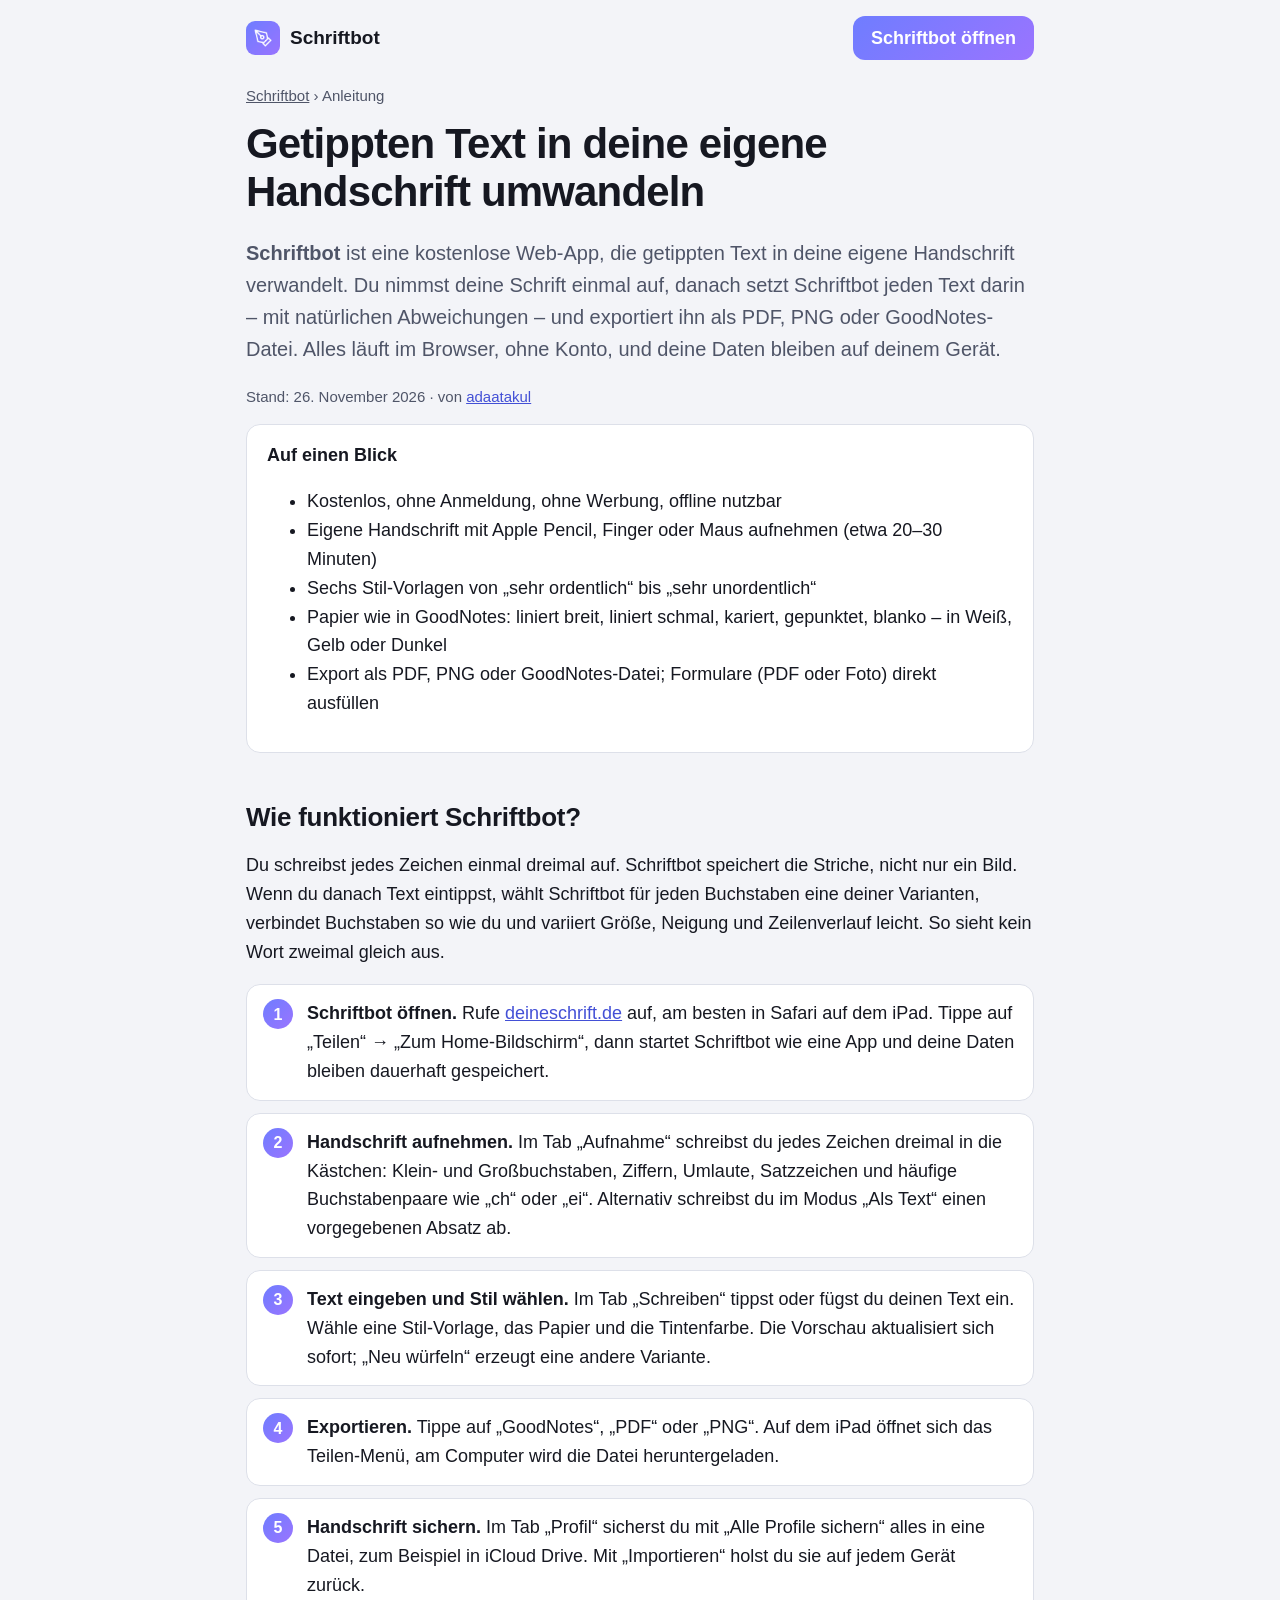
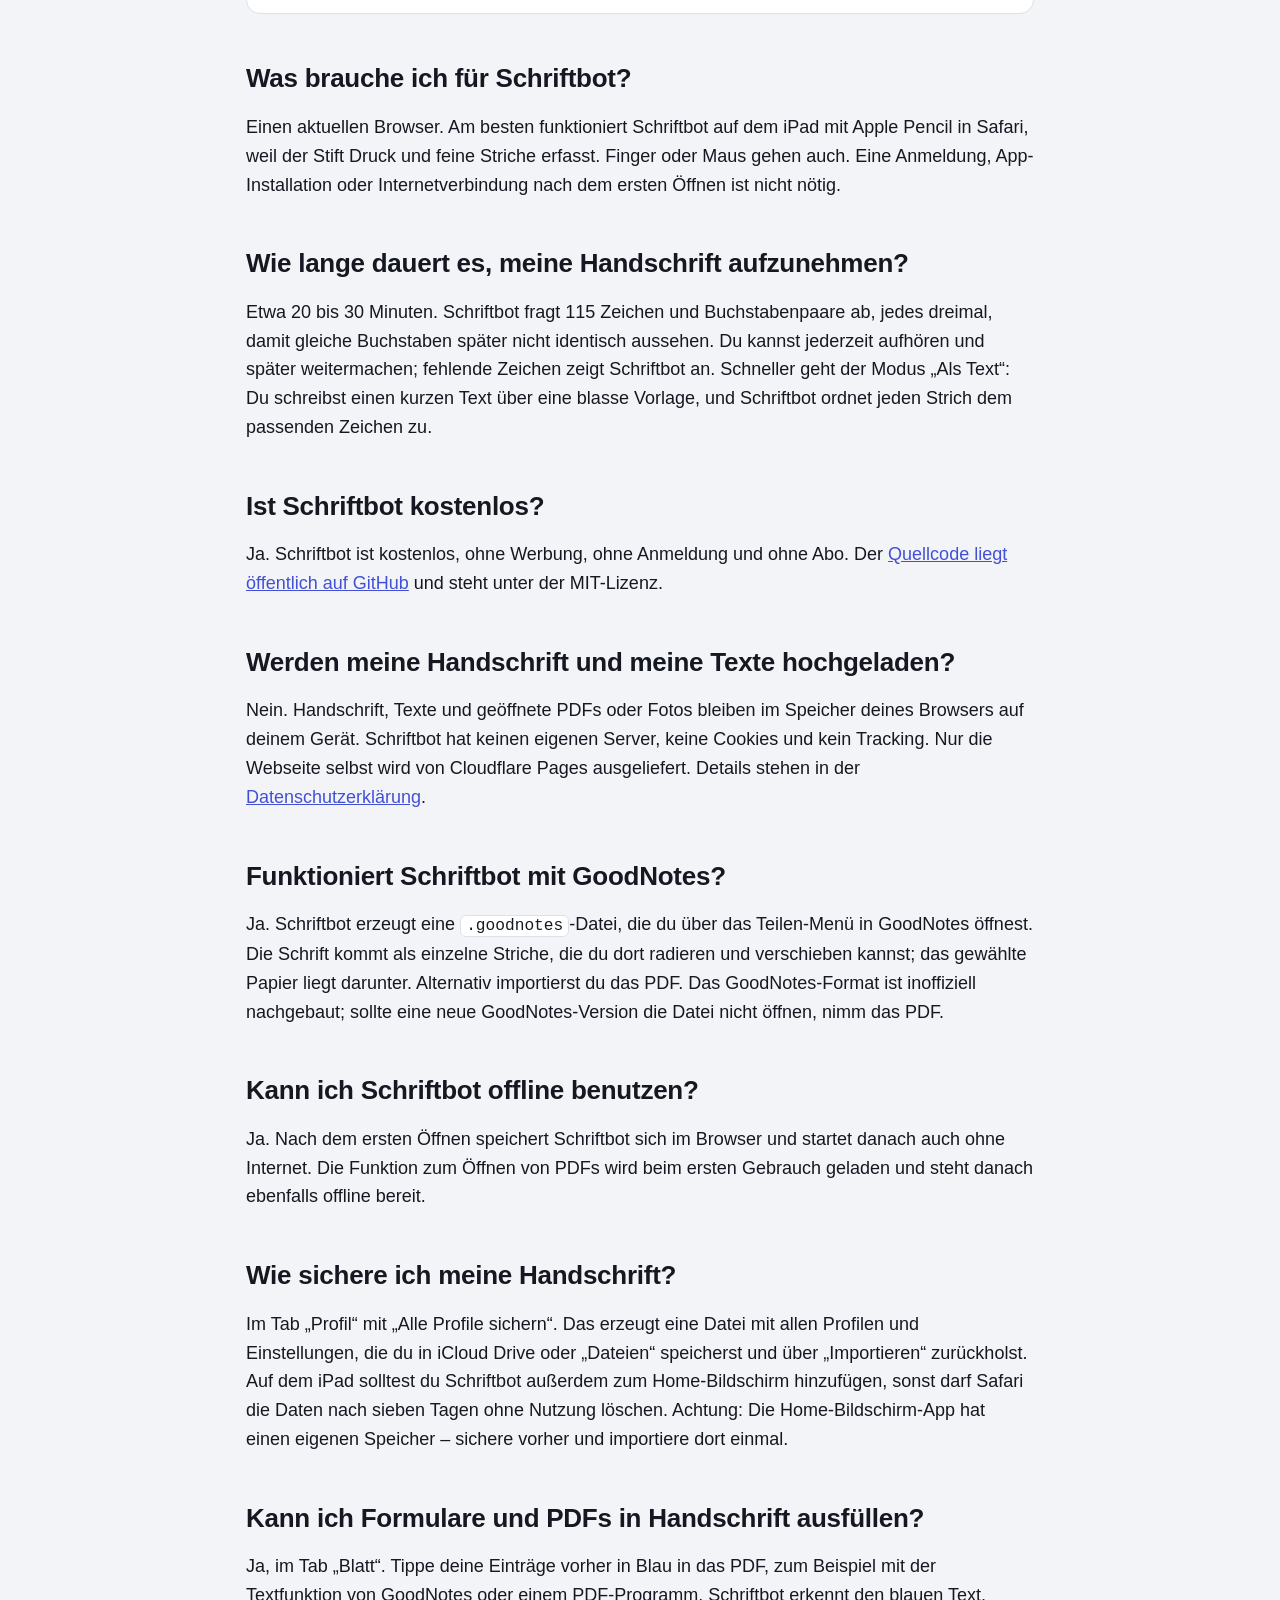
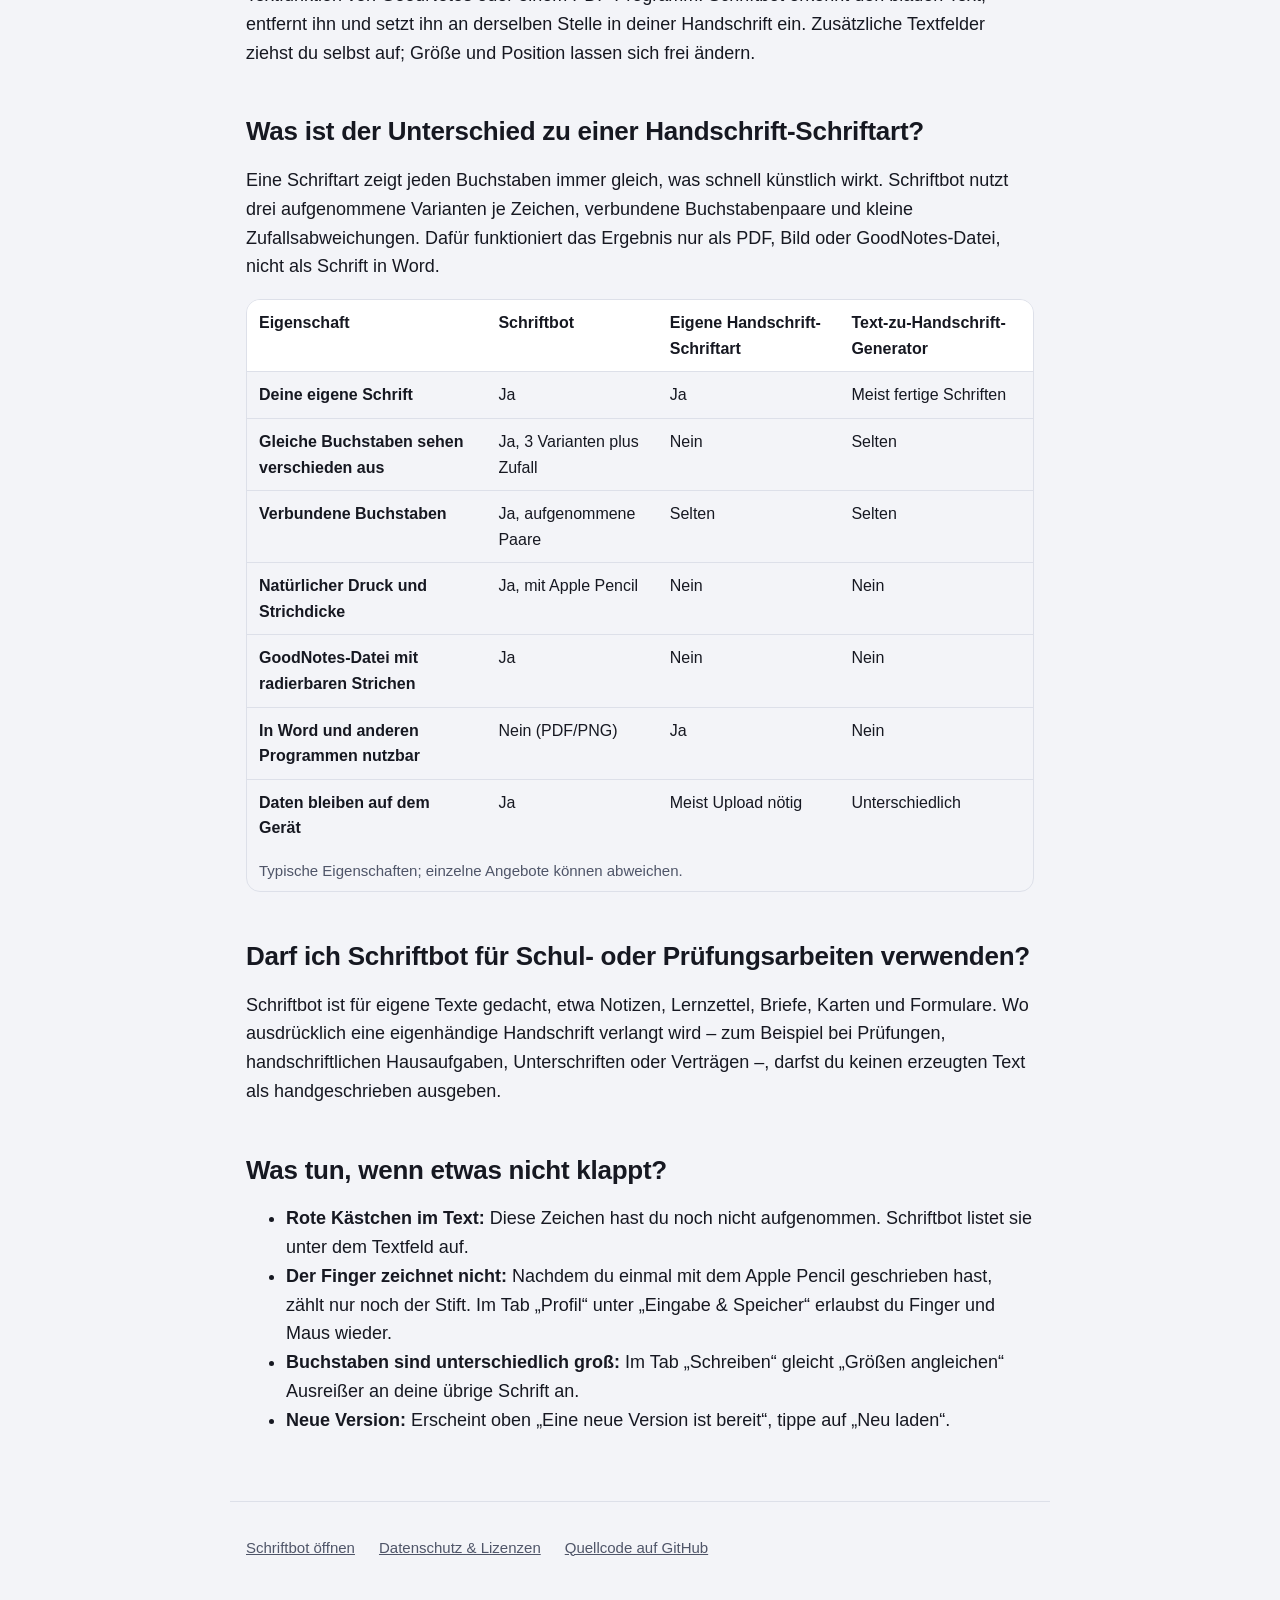
==== anleitung.html @ 9a3840dc "URLs ohne .html (Cloudflare leitet um), _headers, Service Worker v30 - Canonical, Sitemap, strukturi" ====
<!doctype html>
<html lang="de">
<head>
  <meta charset="utf-8">
  <meta name="viewport" content="width=device-width, initial-scale=1, viewport-fit=cover">
  <title>Anleitung: Text in eigene Handschrift umwandeln – Schriftbot</title>
  <meta name="description" content="So verwandelst du getippten Text mit Schriftbot in deine eigene Handschrift: Handschrift aufnehmen, Text eingeben, als PDF, PNG oder GoodNotes exportieren. Mit Antworten auf häufige Fragen.">
  <link rel="canonical" href="https://deineschrift.de/anleitung">
  <meta name="robots" content="index, follow, max-snippet:-1, max-image-preview:large">
  <meta property="og:type" content="article">
  <meta property="og:locale" content="de_DE">
  <meta property="og:site_name" content="Schriftbot">
  <meta property="og:title" content="Anleitung: Text in deine eigene Handschrift umwandeln">
  <meta property="og:description" content="In drei Schritten zur eigenen Handschrift als PDF, PNG oder GoodNotes-Datei – kostenlos, ohne Anmeldung, offline nutzbar.">
  <meta property="og:url" content="https://deineschrift.de/anleitung">
  <meta property="og:image" content="https://deineschrift.de/icons/og.png">
  <meta name="twitter:card" content="summary_large_image">
  <meta name="theme-color" content="#0e0f13">
  <link rel="icon" href="icons/icon-192.png">
  <link rel="apple-touch-icon" href="icons/apple-touch-icon.png">
  <link rel="stylesheet" href="css/seite.css">
  <script type="application/ld+json">
  {
    "@context": "https://schema.org",
    "@graph": [
      {
        "@type": "WebPage",
        "@id": "https://deineschrift.de/anleitung#seite",
        "url": "https://deineschrift.de/anleitung",
        "name": "Anleitung: Text in eigene Handschrift umwandeln – Schriftbot",
        "inLanguage": "de",
        "datePublished": "2026-11-26",
        "dateModified": "2026-11-26",
        "about": { "@id": "https://deineschrift.de/#app" },
        "author": { "@id": "https://deineschrift.de/#autor" },
        "breadcrumb": { "@id": "https://deineschrift.de/anleitung#pfad" },
        "speakable": { "@type": "SpeakableSpecification", "cssSelector": [".kurz"] }
      },
      {
        "@type": "BreadcrumbList",
        "@id": "https://deineschrift.de/anleitung#pfad",
        "itemListElement": [
          { "@type": "ListItem", "position": 1, "name": "Schriftbot", "item": "https://deineschrift.de/" },
          { "@type": "ListItem", "position": 2, "name": "Anleitung", "item": "https://deineschrift.de/anleitung" }
        ]
      },
      {
        "@type": "WebApplication",
        "@id": "https://deineschrift.de/#app",
        "name": "Schriftbot",
        "url": "https://deineschrift.de/",
        "applicationCategory": "UtilitiesApplication",
        "operatingSystem": "Browser",
        "isAccessibleForFree": true,
        "offers": { "@type": "Offer", "price": "0", "priceCurrency": "EUR" }
      },
      {
        "@type": "Person",
        "@id": "https://deineschrift.de/#autor",
        "name": "adaatakul",
        "url": "https://github.com/adaatakul"
      },
      {
        "@type": "HowTo",
        "name": "Getippten Text in die eigene Handschrift umwandeln",
        "description": "Mit Schriftbot einmal die eigene Handschrift aufnehmen und danach beliebigen Text darin als PDF, PNG oder GoodNotes-Datei ausgeben.",
        "totalTime": "PT30M",
        "estimatedCost": { "@type": "MonetaryAmount", "currency": "EUR", "value": "0" },
        "tool": [
          { "@type": "HowToTool", "name": "iPad mit Apple Pencil (empfohlen) oder ein anderes Gerät mit Browser" }
        ],
        "step": [
          { "@type": "HowToStep", "position": 1, "name": "Schriftbot öffnen", "text": "Öffne deineschrift.de im Browser, am besten in Safari auf dem iPad, und füge die Seite zum Home-Bildschirm hinzu.", "url": "https://deineschrift.de/anleitung#schritt-1" },
          { "@type": "HowToStep", "position": 2, "name": "Handschrift aufnehmen", "text": "Schreibe im Tab Aufnahme jedes Zeichen dreimal in die Kästchen, oder schreibe im Modus Als Text einen vorgegebenen Absatz ab.", "url": "https://deineschrift.de/anleitung#schritt-2" },
          { "@type": "HowToStep", "position": 3, "name": "Text eingeben und Stil wählen", "text": "Tippe oder füge im Tab Schreiben deinen Text ein und wähle Stil-Vorlage, Papier und Tintenfarbe.", "url": "https://deineschrift.de/anleitung#schritt-3" },
          { "@type": "HowToStep", "position": 4, "name": "Exportieren", "text": "Tippe auf GoodNotes, PDF oder PNG und speichere oder teile die Datei.", "url": "https://deineschrift.de/anleitung#schritt-4" },
          { "@type": "HowToStep", "position": 5, "name": "Handschrift sichern", "text": "Sichere deine Handschrift im Tab Profil mit Alle Profile sichern, zum Beispiel in iCloud Drive.", "url": "https://deineschrift.de/anleitung#schritt-5" }
        ]
      },
      {
        "@type": "FAQPage",
        "mainEntity": [
          { "@type": "Question", "name": "Was ist Schriftbot?", "acceptedAnswer": { "@type": "Answer", "text": "Schriftbot ist eine kostenlose Web-App, die getippten Text in deine eigene Handschrift verwandelt. Du nimmst deine Schrift einmal auf, danach setzt Schriftbot jeden Text darin – mit natürlichen Abweichungen – und exportiert ihn als PDF, PNG oder GoodNotes-Datei. Alles läuft im Browser, ohne Konto." } },
          { "@type": "Question", "name": "Was brauche ich für Schriftbot?", "acceptedAnswer": { "@type": "Answer", "text": "Einen aktuellen Browser. Am besten funktioniert Schriftbot auf dem iPad mit Apple Pencil in Safari, weil der Stift Druck und feine Striche erfasst. Finger oder Maus gehen auch. Eine Anmeldung, App-Installation oder Internetverbindung nach dem ersten Öffnen ist nicht nötig." } },
          { "@type": "Question", "name": "Wie lange dauert es, meine Handschrift aufzunehmen?", "acceptedAnswer": { "@type": "Answer", "text": "Etwa 20 bis 30 Minuten. Schriftbot fragt 115 Zeichen und Buchstabenpaare ab, jedes dreimal, damit gleiche Buchstaben später nicht identisch aussehen. Du kannst jederzeit aufhören und später weitermachen. Schneller geht der Modus Als Text, bei dem du einen Absatz abschreibst." } },
          { "@type": "Question", "name": "Ist Schriftbot kostenlos?", "acceptedAnswer": { "@type": "Answer", "text": "Ja. Schriftbot ist kostenlos, ohne Werbung, ohne Anmeldung und ohne Abo. Der Quellcode liegt öffentlich auf GitHub." } },
          { "@type": "Question", "name": "Werden meine Handschrift und meine Texte hochgeladen?", "acceptedAnswer": { "@type": "Answer", "text": "Nein. Handschrift, Texte und geöffnete PDFs oder Fotos bleiben im Speicher deines Browsers auf deinem Gerät. Schriftbot hat keinen eigenen Server, keine Cookies und kein Tracking. Nur die Webseite selbst wird von Cloudflare Pages ausgeliefert." } },
          { "@type": "Question", "name": "Funktioniert Schriftbot mit GoodNotes?", "acceptedAnswer": { "@type": "Answer", "text": "Ja. Schriftbot erzeugt eine .goodnotes-Datei, die du über das Teilen-Menü in GoodNotes öffnest. Die Schrift kommt als einzelne Striche, die du dort radieren und verschieben kannst; das gewählte Papier liegt darunter. Alternativ importierst du das PDF. Das GoodNotes-Format ist inoffiziell nachgebaut." } },
          { "@type": "Question", "name": "Kann ich Schriftbot offline benutzen?", "acceptedAnswer": { "@type": "Answer", "text": "Ja. Nach dem ersten Öffnen speichert Schriftbot sich im Browser und startet danach auch ohne Internet. Die Funktion zum Öffnen von PDFs wird beim ersten Gebrauch geladen und steht danach ebenfalls offline bereit." } },
          { "@type": "Question", "name": "Wie sichere ich meine Handschrift?", "acceptedAnswer": { "@type": "Answer", "text": "Im Tab Profil mit Alle Profile sichern. Das erzeugt eine Datei mit allen Profilen und Einstellungen, die du in iCloud Drive oder Dateien speicherst und über Importieren zurückholst. Auf dem iPad solltest du Schriftbot außerdem zum Home-Bildschirm hinzufügen, sonst darf Safari die Daten nach sieben Tagen ohne Nutzung löschen." } },
          { "@type": "Question", "name": "Kann ich Formulare und PDFs in Handschrift ausfüllen?", "acceptedAnswer": { "@type": "Answer", "text": "Ja, im Tab Blatt. Tippe deine Einträge vorher in Blau in das PDF. Schriftbot erkennt den blauen Text, entfernt ihn und setzt ihn an derselben Stelle in deiner Handschrift ein. Zusätzliche Textfelder ziehst du selbst auf." } },
          { "@type": "Question", "name": "Was ist der Unterschied zu einer Handschrift-Schriftart?", "acceptedAnswer": { "@type": "Answer", "text": "Eine Schriftart zeigt jeden Buchstaben immer gleich, was schnell künstlich wirkt. Schriftbot nutzt drei aufgenommene Varianten je Zeichen, verbundene Buchstabenpaare und kleine Zufallsabweichungen bei Größe, Neigung, Abstand und Zeilenverlauf. Dafür funktioniert das Ergebnis nur als PDF, Bild oder GoodNotes-Datei, nicht als Schrift in Word." } },
          { "@type": "Question", "name": "Darf ich Schriftbot für Schul- oder Prüfungsarbeiten verwenden?", "acceptedAnswer": { "@type": "Answer", "text": "Schriftbot ist für eigene Texte gedacht, etwa Notizen, Lernzettel, Briefe, Karten und Formulare. Wo ausdrücklich eine eigenhändige Handschrift verlangt wird, zum Beispiel bei Prüfungen, handschriftlichen Hausaufgaben, Unterschriften oder Verträgen, darfst du keinen erzeugten Text als handgeschrieben ausgeben." } }
        ]
      }
    ]
  }
  </script>
</head>
<body>
  <header class="top">
    <a class="logo" href="./"><img src="icons/icon-192.png" alt="" width="34" height="34">Schriftbot</a>
    <a class="cta" href="./">Schriftbot öffnen</a>
  </header>

  <main>
    <nav class="crumbs" aria-label="Pfad"><a href="./">Schriftbot</a> › Anleitung</nav>
    <article>
      <h1>Getippten Text in deine eigene Handschrift umwandeln</h1>
      <p class="lead kurz"><strong>Schriftbot</strong> ist eine kostenlose Web-App, die getippten Text in deine eigene Handschrift verwandelt. Du nimmst deine Schrift einmal auf, danach setzt Schriftbot jeden Text darin – mit natürlichen Abweichungen – und exportiert ihn als PDF, PNG oder GoodNotes-Datei. Alles läuft im Browser, ohne Konto, und deine Daten bleiben auf deinem Gerät.</p>
      <p class="stand">Stand: 26. November 2026 · von <a href="https://github.com/adaatakul">adaatakul</a></p>

      <div class="kasten">
        <strong>Auf einen Blick</strong>
        <ul>
          <li>Kostenlos, ohne Anmeldung, ohne Werbung, offline nutzbar</li>
          <li>Eigene Handschrift mit Apple Pencil, Finger oder Maus aufnehmen (etwa 20–30 Minuten)</li>
          <li>Sechs Stil-Vorlagen von „sehr ordentlich“ bis „sehr unordentlich“</li>
          <li>Papier wie in GoodNotes: liniert breit, liniert schmal, kariert, gepunktet, blanko – in Weiß, Gelb oder Dunkel</li>
          <li>Export als PDF, PNG oder GoodNotes-Datei; Formulare (PDF oder Foto) direkt ausfüllen</li>
        </ul>
      </div>

      <h2 id="so-gehts">Wie funktioniert Schriftbot?</h2>
      <p class="kurz">Du schreibst jedes Zeichen einmal dreimal auf. Schriftbot speichert die Striche, nicht nur ein Bild. Wenn du danach Text eintippst, wählt Schriftbot für jeden Buchstaben eine deiner Varianten, verbindet Buchstaben so wie du und variiert Größe, Neigung und Zeilenverlauf leicht. So sieht kein Wort zweimal gleich aus.</p>
      <ol class="schritte">
        <li id="schritt-1"><strong>Schriftbot öffnen.</strong> Rufe <a href="./">deineschrift.de</a> auf, am besten in Safari auf dem iPad. Tippe auf „Teilen“ → „Zum Home-Bildschirm“, dann startet Schriftbot wie eine App und deine Daten bleiben dauerhaft gespeichert.</li>
        <li id="schritt-2"><strong>Handschrift aufnehmen.</strong> Im Tab „Aufnahme“ schreibst du jedes Zeichen dreimal in die Kästchen: Klein- und Großbuchstaben, Ziffern, Umlaute, Satzzeichen und häufige Buchstabenpaare wie „ch“ oder „ei“. Alternativ schreibst du im Modus „Als Text“ einen vorgegebenen Absatz ab.</li>
        <li id="schritt-3"><strong>Text eingeben und Stil wählen.</strong> Im Tab „Schreiben“ tippst oder fügst du deinen Text ein. Wähle eine Stil-Vorlage, das Papier und die Tintenfarbe. Die Vorschau aktualisiert sich sofort; „Neu würfeln“ erzeugt eine andere Variante.</li>
        <li id="schritt-4"><strong>Exportieren.</strong> Tippe auf „GoodNotes“, „PDF“ oder „PNG“. Auf dem iPad öffnet sich das Teilen-Menü, am Computer wird die Datei heruntergeladen.</li>
        <li id="schritt-5"><strong>Handschrift sichern.</strong> Im Tab „Profil“ sicherst du mit „Alle Profile sichern“ alles in eine Datei, zum Beispiel in iCloud Drive. Mit „Importieren“ holst du sie auf jedem Gerät zurück.</li>
      </ol>

      <h2 id="voraussetzungen">Was brauche ich für Schriftbot?</h2>
      <p class="kurz">Einen aktuellen Browser. Am besten funktioniert Schriftbot auf dem iPad mit Apple Pencil in Safari, weil der Stift Druck und feine Striche erfasst. Finger oder Maus gehen auch. Eine Anmeldung, App-Installation oder Internetverbindung nach dem ersten Öffnen ist nicht nötig.</p>

      <h2 id="dauer">Wie lange dauert es, meine Handschrift aufzunehmen?</h2>
      <p>Etwa 20 bis 30 Minuten. Schriftbot fragt 115 Zeichen und Buchstabenpaare ab, jedes dreimal, damit gleiche Buchstaben später nicht identisch aussehen. Du kannst jederzeit aufhören und später weitermachen; fehlende Zeichen zeigt Schriftbot an. Schneller geht der Modus „Als Text“: Du schreibst einen kurzen Text über eine blasse Vorlage, und Schriftbot ordnet jeden Strich dem passenden Zeichen zu.</p>

      <h2 id="kosten">Ist Schriftbot kostenlos?</h2>
      <p>Ja. Schriftbot ist kostenlos, ohne Werbung, ohne Anmeldung und ohne Abo. Der <a href="https://github.com/adaatakul/schriftbot">Quellcode liegt öffentlich auf GitHub</a> und steht unter der MIT-Lizenz.</p>

      <h2 id="datenschutz">Werden meine Handschrift und meine Texte hochgeladen?</h2>
      <p>Nein. Handschrift, Texte und geöffnete PDFs oder Fotos bleiben im Speicher deines Browsers auf deinem Gerät. Schriftbot hat keinen eigenen Server, keine Cookies und kein Tracking. Nur die Webseite selbst wird von Cloudflare Pages ausgeliefert. Details stehen in der <a href="datenschutz">Datenschutzerklärung</a>.</p>

      <h2 id="goodnotes">Funktioniert Schriftbot mit GoodNotes?</h2>
      <p>Ja. Schriftbot erzeugt eine <code>.goodnotes</code>-Datei, die du über das Teilen-Menü in GoodNotes öffnest. Die Schrift kommt als einzelne Striche, die du dort radieren und verschieben kannst; das gewählte Papier liegt darunter. Alternativ importierst du das PDF. Das GoodNotes-Format ist inoffiziell nachgebaut; sollte eine neue GoodNotes-Version die Datei nicht öffnen, nimm das PDF.</p>

      <h2 id="offline">Kann ich Schriftbot offline benutzen?</h2>
      <p>Ja. Nach dem ersten Öffnen speichert Schriftbot sich im Browser und startet danach auch ohne Internet. Die Funktion zum Öffnen von PDFs wird beim ersten Gebrauch geladen und steht danach ebenfalls offline bereit.</p>

      <h2 id="sichern">Wie sichere ich meine Handschrift?</h2>
      <p>Im Tab „Profil“ mit „Alle Profile sichern“. Das erzeugt eine Datei mit allen Profilen und Einstellungen, die du in iCloud Drive oder „Dateien“ speicherst und über „Importieren“ zurückholst. Auf dem iPad solltest du Schriftbot außerdem zum Home-Bildschirm hinzufügen, sonst darf Safari die Daten nach sieben Tagen ohne Nutzung löschen. Achtung: Die Home-Bildschirm-App hat einen eigenen Speicher – sichere vorher und importiere dort einmal.</p>

      <h2 id="formulare">Kann ich Formulare und PDFs in Handschrift ausfüllen?</h2>
      <p>Ja, im Tab „Blatt“. Tippe deine Einträge vorher in Blau in das PDF, zum Beispiel mit der Textfunktion von GoodNotes oder einem PDF-Programm. Schriftbot erkennt den blauen Text, entfernt ihn und setzt ihn an derselben Stelle in deiner Handschrift ein. Zusätzliche Textfelder ziehst du selbst auf; Größe und Position lassen sich frei ändern.</p>

      <h2 id="vergleich">Was ist der Unterschied zu einer Handschrift-Schriftart?</h2>
      <p class="kurz">Eine Schriftart zeigt jeden Buchstaben immer gleich, was schnell künstlich wirkt. Schriftbot nutzt drei aufgenommene Varianten je Zeichen, verbundene Buchstabenpaare und kleine Zufallsabweichungen. Dafür funktioniert das Ergebnis nur als PDF, Bild oder GoodNotes-Datei, nicht als Schrift in Word.</p>
      <div class="tabelle" role="region" aria-label="Tabelle, seitlich scrollbar" tabindex="0">
        <table>
          <caption class="stand" style="caption-side: bottom; padding: 8px 12px; text-align: left;">Typische Eigenschaften; einzelne Angebote können abweichen.</caption>
          <thead>
            <tr><th scope="col">Eigenschaft</th><th scope="col">Schriftbot</th><th scope="col">Eigene Handschrift-Schriftart</th><th scope="col">Text-zu-Handschrift-Generator</th></tr>
          </thead>
          <tbody>
            <tr><th scope="row">Deine eigene Schrift</th><td>Ja</td><td>Ja</td><td>Meist fertige Schriften</td></tr>
            <tr><th scope="row">Gleiche Buchstaben sehen verschieden aus</th><td>Ja, 3 Varianten plus Zufall</td><td>Nein</td><td>Selten</td></tr>
            <tr><th scope="row">Verbundene Buchstaben</th><td>Ja, aufgenommene Paare</td><td>Selten</td><td>Selten</td></tr>
            <tr><th scope="row">Natürlicher Druck und Strichdicke</th><td>Ja, mit Apple Pencil</td><td>Nein</td><td>Nein</td></tr>
            <tr><th scope="row">GoodNotes-Datei mit radierbaren Strichen</th><td>Ja</td><td>Nein</td><td>Nein</td></tr>
            <tr><th scope="row">In Word und anderen Programmen nutzbar</th><td>Nein (PDF/PNG)</td><td>Ja</td><td>Nein</td></tr>
            <tr><th scope="row">Daten bleiben auf dem Gerät</th><td>Ja</td><td>Meist Upload nötig</td><td>Unterschiedlich</td></tr>
          </tbody>
        </table>
      </div>

      <h2 id="pruefungen">Darf ich Schriftbot für Schul- oder Prüfungsarbeiten verwenden?</h2>
      <p class="kurz">Schriftbot ist für eigene Texte gedacht, etwa Notizen, Lernzettel, Briefe, Karten und Formulare. Wo ausdrücklich eine eigenhändige Handschrift verlangt wird – zum Beispiel bei Prüfungen, handschriftlichen Hausaufgaben, Unterschriften oder Verträgen –, darfst du keinen erzeugten Text als handgeschrieben ausgeben.</p>

      <h2 id="probleme">Was tun, wenn etwas nicht klappt?</h2>
      <ul>
        <li><strong>Rote Kästchen im Text:</strong> Diese Zeichen hast du noch nicht aufgenommen. Schriftbot listet sie unter dem Textfeld auf.</li>
        <li><strong>Der Finger zeichnet nicht:</strong> Nachdem du einmal mit dem Apple Pencil geschrieben hast, zählt nur noch der Stift. Im Tab „Profil“ unter „Eingabe &amp; Speicher“ erlaubst du Finger und Maus wieder.</li>
        <li><strong>Buchstaben sind unterschiedlich groß:</strong> Im Tab „Schreiben“ gleicht „Größen angleichen“ Ausreißer an deine übrige Schrift an.</li>
        <li><strong>Neue Version:</strong> Erscheint oben „Eine neue Version ist bereit“, tippe auf „Neu laden“.</li>
      </ul>
    </article>
  </main>

  <footer>
    <a href="./">Schriftbot öffnen</a>
    <a href="datenschutz">Datenschutz &amp; Lizenzen</a>
    <a href="https://github.com/adaatakul/schriftbot">Quellcode auf GitHub</a>
  </footer>
</body>
</html>
---- css/seite.css ----
/* Textseiten (Anleitung, Datenschutz): gleiche Farben wie die App, gut lesbar. */
:root {
  --bg: #0e0f13; --panel: #15161c; --surface: #1d1f27; --border: #2b2e3a;
  --ink: #eceef5; --muted: #a2a7b8; --accent: #8b96ff; --accent-grad: linear-gradient(135deg, #6f7dff 0%, #9a74ff 100%);
  color-scheme: dark;
}
@media (prefers-color-scheme: light) {
  :root { --bg: #f3f4f8; --panel: #ffffff; --surface: #ffffff; --border: #dde0e9; --ink: #161821; --muted: #4f5568; --accent: #4350d6; color-scheme: light; }
}
* { box-sizing: border-box; }
html { -webkit-text-size-adjust: 100%; }
body {
  margin: 0; background: var(--bg); color: var(--ink);
  font: 18px/1.6 -apple-system, BlinkMacSystemFont, "SF Pro Text", "Segoe UI", sans-serif;
  padding: env(safe-area-inset-top) env(safe-area-inset-right) env(safe-area-inset-bottom) env(safe-area-inset-left);
}
a { color: var(--accent); }
a:focus-visible { outline: 2px solid var(--accent); outline-offset: 2px; border-radius: 4px; }
.top { display: flex; align-items: center; justify-content: space-between; gap: 16px; max-width: 820px; margin: 0 auto; padding: 16px; }
.logo { display: inline-flex; align-items: center; gap: 10px; color: var(--ink); font-weight: 700; font-size: 19px; text-decoration: none; }
.logo img { width: 34px; height: 34px; border-radius: 9px; }
.cta {
  display: inline-flex; align-items: center; min-height: 44px; padding: 0 18px; border-radius: 12px;
  background: var(--accent-grad); color: #fff; font-weight: 600; text-decoration: none; white-space: nowrap;
}
main { max-width: 820px; margin: 0 auto; padding: 8px 16px 48px; overflow-wrap: anywhere; }
main table { overflow-wrap: normal; }
nav.crumbs { font-size: 15px; color: var(--muted); }
nav.crumbs a { color: var(--muted); }
h1 { font-size: clamp(30px, 5vw, 42px); line-height: 1.15; letter-spacing: -0.02em; margin: 12px 0 16px; }
h2 { font-size: 26px; line-height: 1.25; margin: 48px 0 12px; letter-spacing: -0.01em; }
h3 { font-size: 20px; margin: 28px 0 8px; }
p, li { color: var(--ink); }
.lead { font-size: 20px; color: var(--muted); }
.stand { font-size: 15px; color: var(--muted); }
.kasten { padding: 16px 20px; border-radius: 14px; background: var(--surface); border: 1px solid var(--border); }
ol.schritte { padding-left: 0; list-style: none; counter-reset: s; display: grid; gap: 12px; }
ol.schritte > li { counter-increment: s; position: relative; padding: 14px 16px 14px 60px; border-radius: 14px; background: var(--surface); border: 1px solid var(--border); }
ol.schritte > li::before {
  content: counter(s); position: absolute; left: 16px; top: 14px; width: 30px; height: 30px; border-radius: 50%;
  display: grid; place-items: center; background: var(--accent-grad); color: #fff; font-weight: 700; font-size: 16px;
}
.tabelle { overflow-x: auto; border: 1px solid var(--border); border-radius: 14px; }
table { width: 100%; min-width: 560px; border-collapse: collapse; font-size: 16px; }
th, td { padding: 10px 12px; text-align: left; vertical-align: top; border-bottom: 1px solid var(--border); }
thead th { background: var(--surface); }
tbody tr:last-child td, tbody tr:last-child th { border-bottom: 0; }
details.frage { border-bottom: 1px solid var(--border); }
footer { max-width: 820px; margin: 0 auto; padding: 24px 16px 40px; border-top: 1px solid var(--border); display: flex; flex-wrap: wrap; gap: 8px 24px; font-size: 15px; }
footer a { color: var(--muted); display: inline-flex; align-items: center; min-height: 44px; }
code { font-size: 0.9em; padding: 1px 5px; border-radius: 6px; background: var(--surface); border: 1px solid var(--border); }
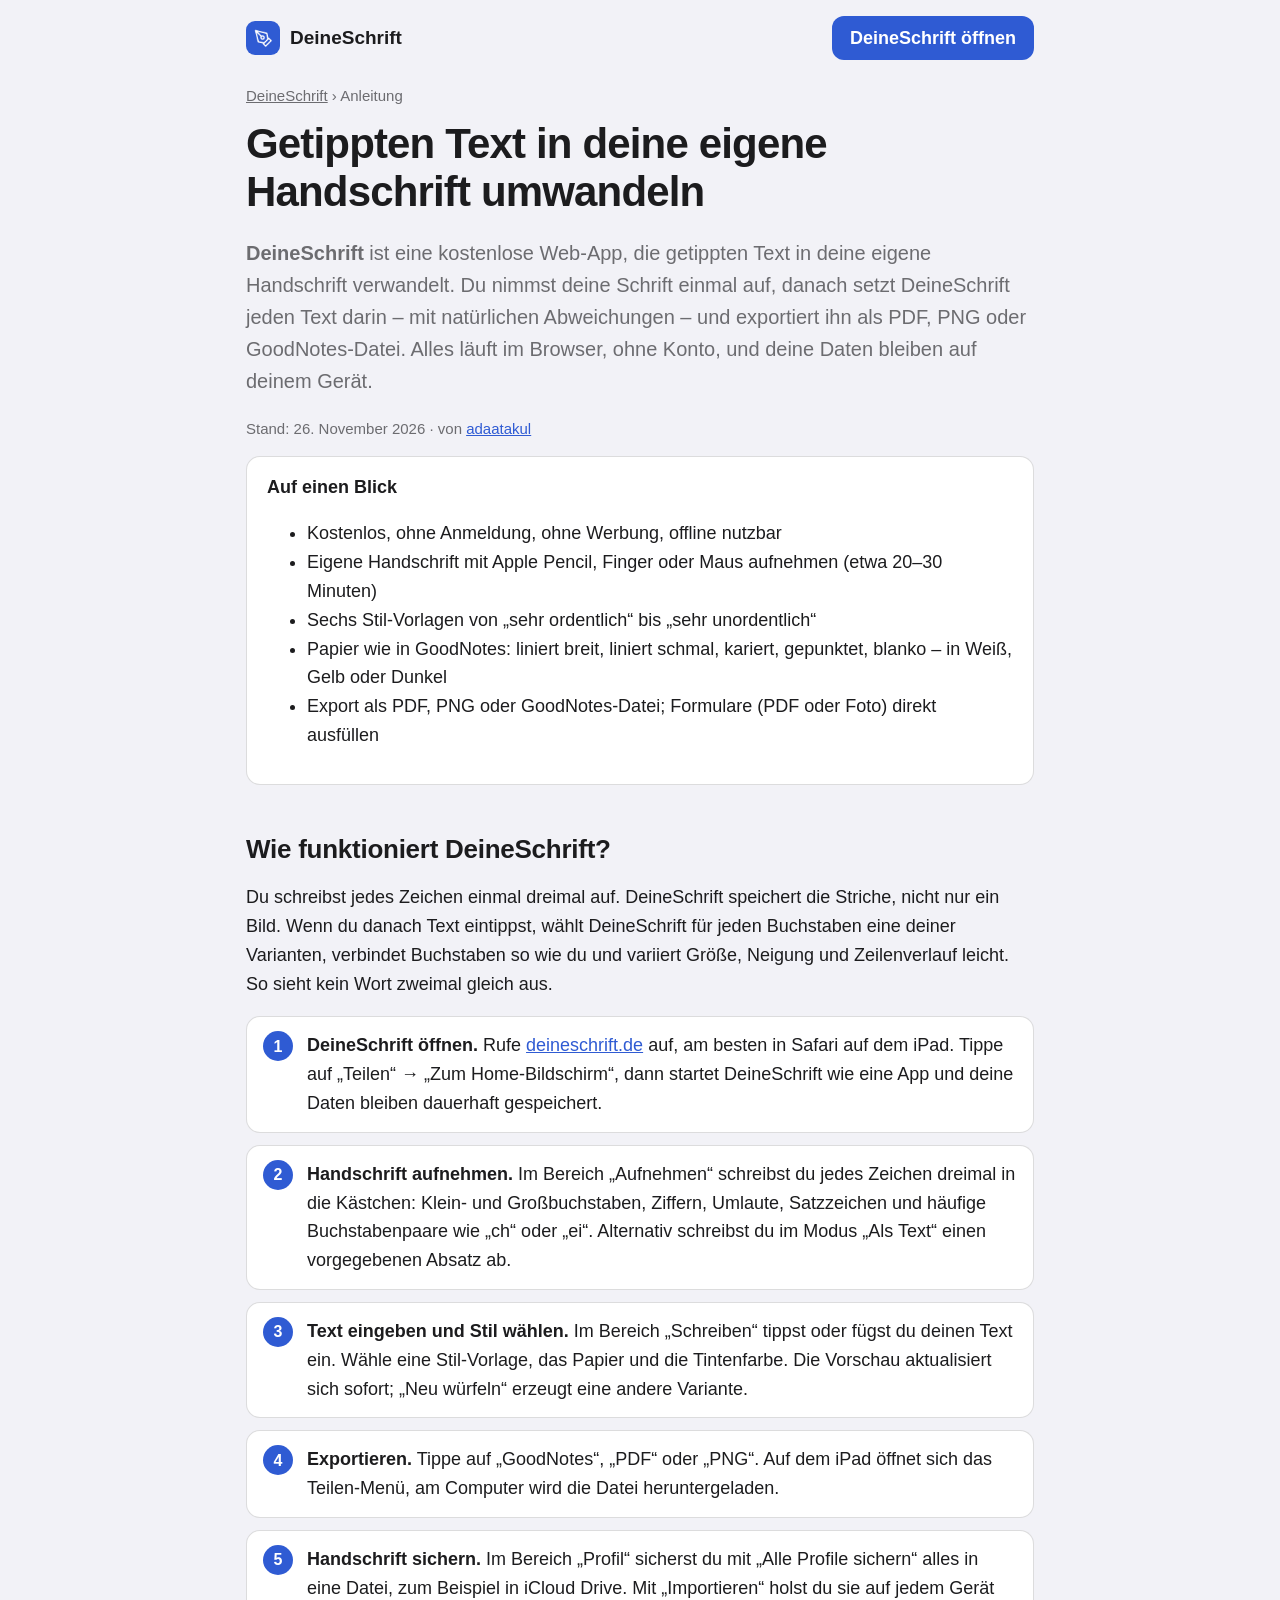
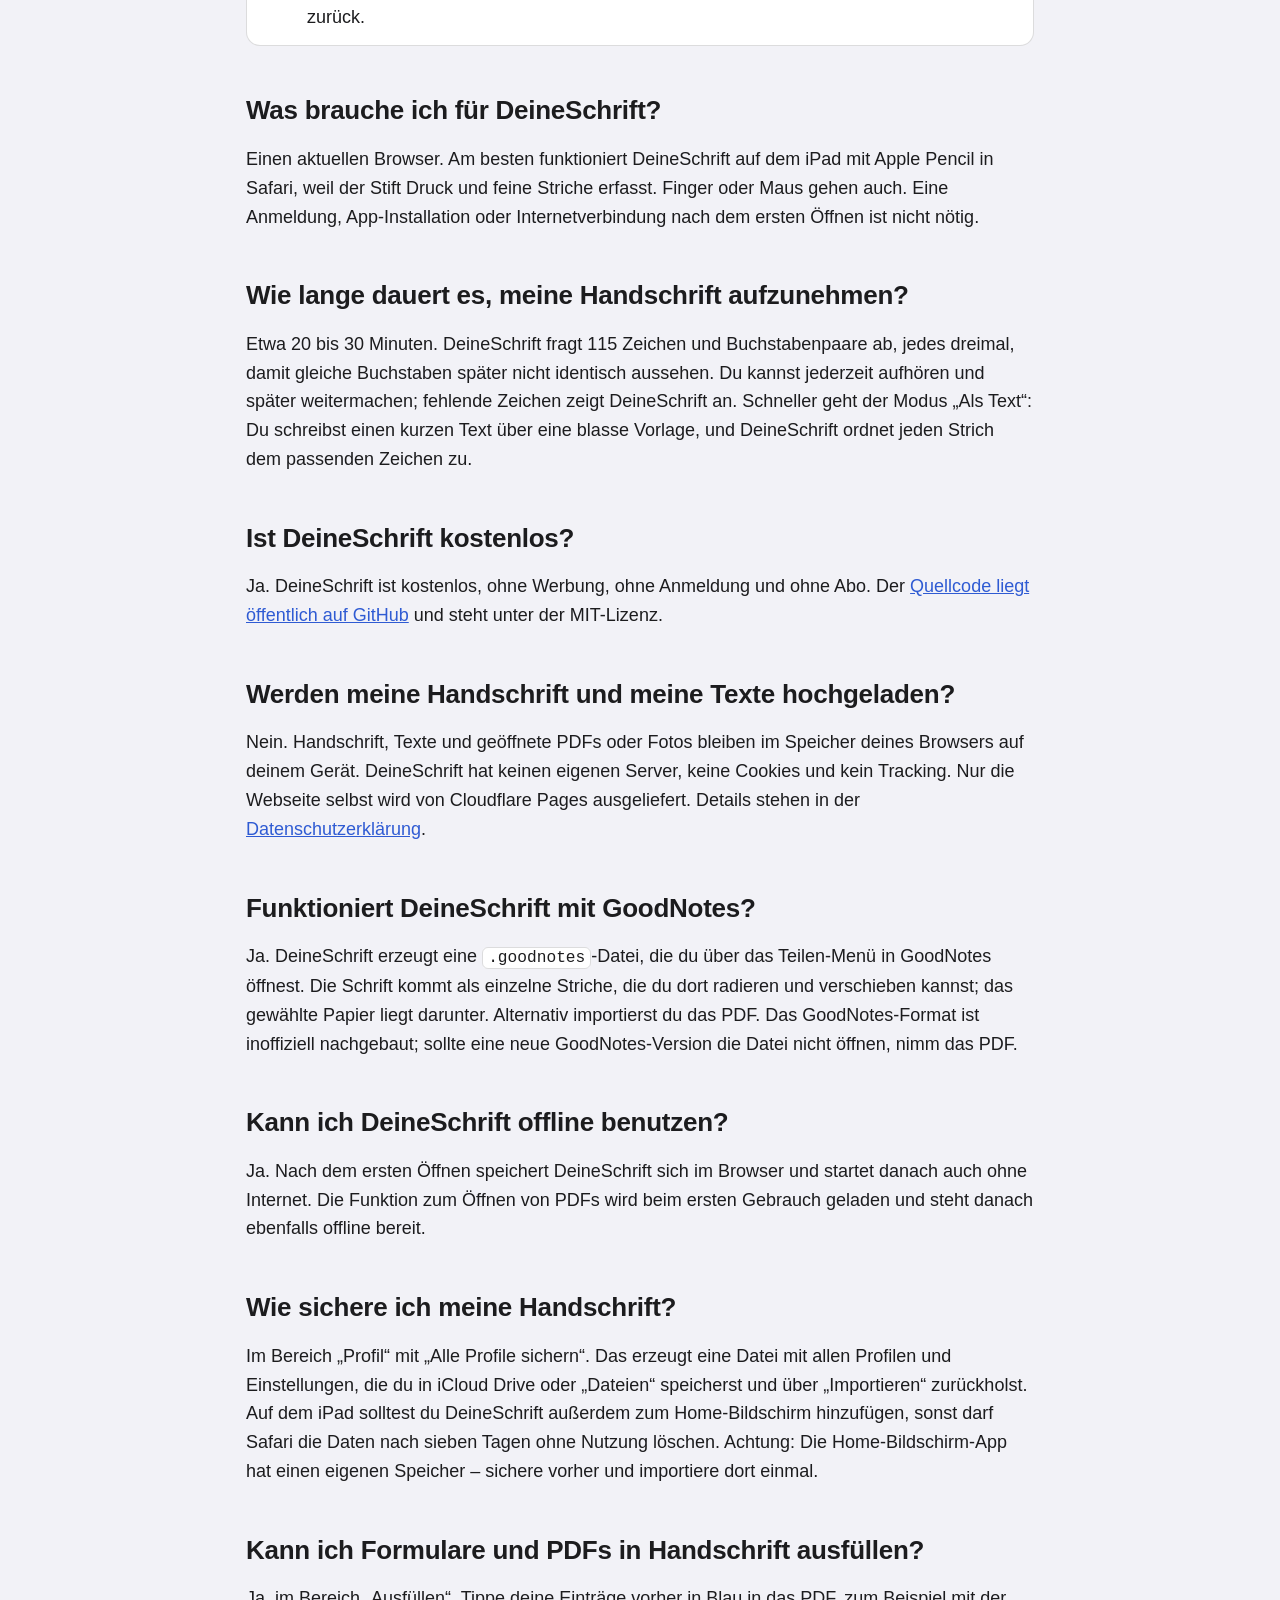
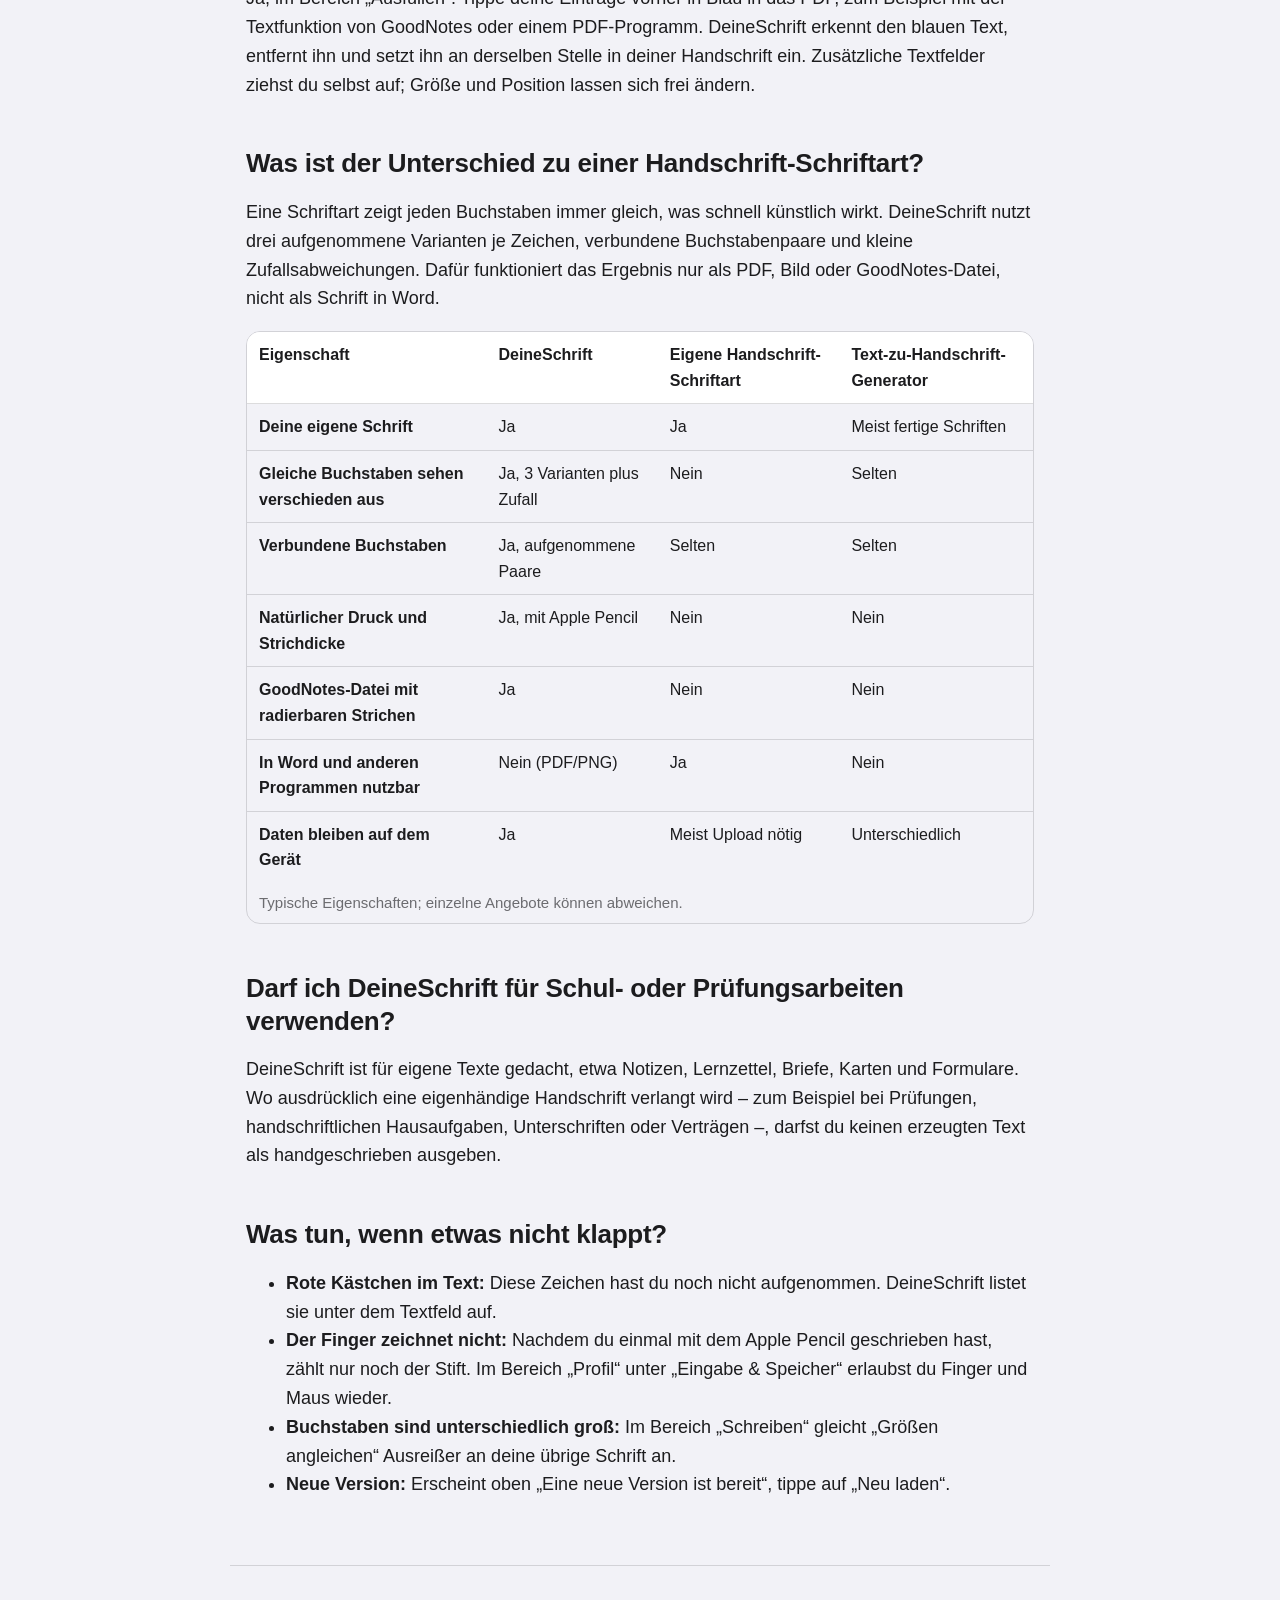
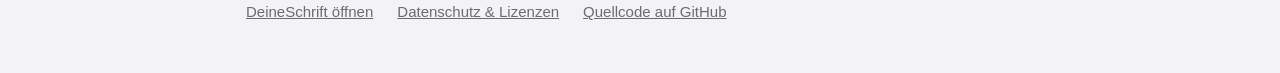
==== commit 69fd6dab: "DeineSchrift: neuer Name, Redesign „Papier & Tinte“, Start in Schreiben, Papier-Vorschau - Marke Dei" ====
--- a/anleitung.html
+++ b/anleitung.html
@@ -2,14 +2,16 @@
 <html lang="de">
 <head>
   <meta charset="utf-8">
+  <script>/* Nur eine Adresse: www leitet auf die Hauptadresse um (sonst getrennte Speicher für Schrift und Einstellungen) */
+    if (location.hostname === 'www.deineschrift.de') location.replace('https://deineschrift.de' + location.pathname + location.search + location.hash);</script>
   <meta name="viewport" content="width=device-width, initial-scale=1, viewport-fit=cover">
-  <title>Anleitung: Text in eigene Handschrift umwandeln – Schriftbot</title>
-  <meta name="description" content="So verwandelst du getippten Text mit Schriftbot in deine eigene Handschrift: Handschrift aufnehmen, Text eingeben, als PDF, PNG oder GoodNotes exportieren. Mit Antworten auf häufige Fragen.">
+  <title>Anleitung: Text in eigene Handschrift umwandeln – DeineSchrift</title>
+  <meta name="description" content="So verwandelst du getippten Text mit DeineSchrift in deine eigene Handschrift: Handschrift aufnehmen, Text eingeben, als PDF, PNG oder GoodNotes exportieren. Mit Antworten auf häufige Fragen.">
   <link rel="canonical" href="https://deineschrift.de/anleitung">
   <meta name="robots" content="index, follow, max-snippet:-1, max-image-preview:large">
   <meta property="og:type" content="article">
   <meta property="og:locale" content="de_DE">
-  <meta property="og:site_name" content="Schriftbot">
+  <meta property="og:site_name" content="DeineSchrift">
   <meta property="og:title" content="Anleitung: Text in deine eigene Handschrift umwandeln">
   <meta property="og:description" content="In drei Schritten zur eigenen Handschrift als PDF, PNG oder GoodNotes-Datei – kostenlos, ohne Anmeldung, offline nutzbar.">
   <meta property="og:url" content="https://deineschrift.de/anleitung">
@@ -27,7 +29,7 @@
         "@type": "WebPage",
         "@id": "https://deineschrift.de/anleitung#seite",
         "url": "https://deineschrift.de/anleitung",
-        "name": "Anleitung: Text in eigene Handschrift umwandeln – Schriftbot",
+        "name": "Anleitung: Text in eigene Handschrift umwandeln – DeineSchrift",
         "inLanguage": "de",
         "datePublished": "2026-11-26",
         "dateModified": "2026-11-26",
@@ -40,14 +42,14 @@
         "@type": "BreadcrumbList",
         "@id": "https://deineschrift.de/anleitung#pfad",
         "itemListElement": [
-          { "@type": "ListItem", "position": 1, "name": "Schriftbot", "item": "https://deineschrift.de/" },
+          { "@type": "ListItem", "position": 1, "name": "DeineSchrift", "item": "https://deineschrift.de/" },
           { "@type": "ListItem", "position": 2, "name": "Anleitung", "item": "https://deineschrift.de/anleitung" }
         ]
       },
       {
         "@type": "WebApplication",
         "@id": "https://deineschrift.de/#app",
-        "name": "Schriftbot",
+        "name": "DeineSchrift",
         "url": "https://deineschrift.de/",
         "applicationCategory": "UtilitiesApplication",
         "operatingSystem": "Browser",
@@ -63,34 +65,34 @@
       {
         "@type": "HowTo",
         "name": "Getippten Text in die eigene Handschrift umwandeln",
-        "description": "Mit Schriftbot einmal die eigene Handschrift aufnehmen und danach beliebigen Text darin als PDF, PNG oder GoodNotes-Datei ausgeben.",
+        "description": "Mit DeineSchrift einmal die eigene Handschrift aufnehmen und danach beliebigen Text darin als PDF, PNG oder GoodNotes-Datei ausgeben.",
         "totalTime": "PT30M",
         "estimatedCost": { "@type": "MonetaryAmount", "currency": "EUR", "value": "0" },
         "tool": [
           { "@type": "HowToTool", "name": "iPad mit Apple Pencil (empfohlen) oder ein anderes Gerät mit Browser" }
         ],
         "step": [
-          { "@type": "HowToStep", "position": 1, "name": "Schriftbot öffnen", "text": "Öffne deineschrift.de im Browser, am besten in Safari auf dem iPad, und füge die Seite zum Home-Bildschirm hinzu.", "url": "https://deineschrift.de/anleitung#schritt-1" },
-          { "@type": "HowToStep", "position": 2, "name": "Handschrift aufnehmen", "text": "Schreibe im Tab Aufnahme jedes Zeichen dreimal in die Kästchen, oder schreibe im Modus Als Text einen vorgegebenen Absatz ab.", "url": "https://deineschrift.de/anleitung#schritt-2" },
-          { "@type": "HowToStep", "position": 3, "name": "Text eingeben und Stil wählen", "text": "Tippe oder füge im Tab Schreiben deinen Text ein und wähle Stil-Vorlage, Papier und Tintenfarbe.", "url": "https://deineschrift.de/anleitung#schritt-3" },
+          { "@type": "HowToStep", "position": 1, "name": "DeineSchrift öffnen", "text": "Öffne deineschrift.de im Browser, am besten in Safari auf dem iPad, und füge die Seite zum Home-Bildschirm hinzu.", "url": "https://deineschrift.de/anleitung#schritt-1" },
+          { "@type": "HowToStep", "position": 2, "name": "Handschrift aufnehmen", "text": "Schreibe im Bereich Aufnehmen jedes Zeichen dreimal in die Kästchen, oder schreibe im Modus Als Text einen vorgegebenen Absatz ab.", "url": "https://deineschrift.de/anleitung#schritt-2" },
+          { "@type": "HowToStep", "position": 3, "name": "Text eingeben und Stil wählen", "text": "Tippe oder füge im Bereich Schreiben deinen Text ein und wähle Stil-Vorlage, Papier und Tintenfarbe.", "url": "https://deineschrift.de/anleitung#schritt-3" },
           { "@type": "HowToStep", "position": 4, "name": "Exportieren", "text": "Tippe auf GoodNotes, PDF oder PNG und speichere oder teile die Datei.", "url": "https://deineschrift.de/anleitung#schritt-4" },
-          { "@type": "HowToStep", "position": 5, "name": "Handschrift sichern", "text": "Sichere deine Handschrift im Tab Profil mit Alle Profile sichern, zum Beispiel in iCloud Drive.", "url": "https://deineschrift.de/anleitung#schritt-5" }
+          { "@type": "HowToStep", "position": 5, "name": "Handschrift sichern", "text": "Sichere deine Handschrift im Bereich Profil mit Alle Profile sichern, zum Beispiel in iCloud Drive.", "url": "https://deineschrift.de/anleitung#schritt-5" }
         ]
       },
       {
         "@type": "FAQPage",
         "mainEntity": [
-          { "@type": "Question", "name": "Was ist Schriftbot?", "acceptedAnswer": { "@type": "Answer", "text": "Schriftbot ist eine kostenlose Web-App, die getippten Text in deine eigene Handschrift verwandelt. Du nimmst deine Schrift einmal auf, danach setzt Schriftbot jeden Text darin – mit natürlichen Abweichungen – und exportiert ihn als PDF, PNG oder GoodNotes-Datei. Alles läuft im Browser, ohne Konto." } },
-          { "@type": "Question", "name": "Was brauche ich für Schriftbot?", "acceptedAnswer": { "@type": "Answer", "text": "Einen aktuellen Browser. Am besten funktioniert Schriftbot auf dem iPad mit Apple Pencil in Safari, weil der Stift Druck und feine Striche erfasst. Finger oder Maus gehen auch. Eine Anmeldung, App-Installation oder Internetverbindung nach dem ersten Öffnen ist nicht nötig." } },
-          { "@type": "Question", "name": "Wie lange dauert es, meine Handschrift aufzunehmen?", "acceptedAnswer": { "@type": "Answer", "text": "Etwa 20 bis 30 Minuten. Schriftbot fragt 115 Zeichen und Buchstabenpaare ab, jedes dreimal, damit gleiche Buchstaben später nicht identisch aussehen. Du kannst jederzeit aufhören und später weitermachen. Schneller geht der Modus Als Text, bei dem du einen Absatz abschreibst." } },
-          { "@type": "Question", "name": "Ist Schriftbot kostenlos?", "acceptedAnswer": { "@type": "Answer", "text": "Ja. Schriftbot ist kostenlos, ohne Werbung, ohne Anmeldung und ohne Abo. Der Quellcode liegt öffentlich auf GitHub." } },
-          { "@type": "Question", "name": "Werden meine Handschrift und meine Texte hochgeladen?", "acceptedAnswer": { "@type": "Answer", "text": "Nein. Handschrift, Texte und geöffnete PDFs oder Fotos bleiben im Speicher deines Browsers auf deinem Gerät. Schriftbot hat keinen eigenen Server, keine Cookies und kein Tracking. Nur die Webseite selbst wird von Cloudflare Pages ausgeliefert." } },
-          { "@type": "Question", "name": "Funktioniert Schriftbot mit GoodNotes?", "acceptedAnswer": { "@type": "Answer", "text": "Ja. Schriftbot erzeugt eine .goodnotes-Datei, die du über das Teilen-Menü in GoodNotes öffnest. Die Schrift kommt als einzelne Striche, die du dort radieren und verschieben kannst; das gewählte Papier liegt darunter. Alternativ importierst du das PDF. Das GoodNotes-Format ist inoffiziell nachgebaut." } },
-          { "@type": "Question", "name": "Kann ich Schriftbot offline benutzen?", "acceptedAnswer": { "@type": "Answer", "text": "Ja. Nach dem ersten Öffnen speichert Schriftbot sich im Browser und startet danach auch ohne Internet. Die Funktion zum Öffnen von PDFs wird beim ersten Gebrauch geladen und steht danach ebenfalls offline bereit." } },
-          { "@type": "Question", "name": "Wie sichere ich meine Handschrift?", "acceptedAnswer": { "@type": "Answer", "text": "Im Tab Profil mit Alle Profile sichern. Das erzeugt eine Datei mit allen Profilen und Einstellungen, die du in iCloud Drive oder Dateien speicherst und über Importieren zurückholst. Auf dem iPad solltest du Schriftbot außerdem zum Home-Bildschirm hinzufügen, sonst darf Safari die Daten nach sieben Tagen ohne Nutzung löschen." } },
-          { "@type": "Question", "name": "Kann ich Formulare und PDFs in Handschrift ausfüllen?", "acceptedAnswer": { "@type": "Answer", "text": "Ja, im Tab Blatt. Tippe deine Einträge vorher in Blau in das PDF. Schriftbot erkennt den blauen Text, entfernt ihn und setzt ihn an derselben Stelle in deiner Handschrift ein. Zusätzliche Textfelder ziehst du selbst auf." } },
-          { "@type": "Question", "name": "Was ist der Unterschied zu einer Handschrift-Schriftart?", "acceptedAnswer": { "@type": "Answer", "text": "Eine Schriftart zeigt jeden Buchstaben immer gleich, was schnell künstlich wirkt. Schriftbot nutzt drei aufgenommene Varianten je Zeichen, verbundene Buchstabenpaare und kleine Zufallsabweichungen bei Größe, Neigung, Abstand und Zeilenverlauf. Dafür funktioniert das Ergebnis nur als PDF, Bild oder GoodNotes-Datei, nicht als Schrift in Word." } },
-          { "@type": "Question", "name": "Darf ich Schriftbot für Schul- oder Prüfungsarbeiten verwenden?", "acceptedAnswer": { "@type": "Answer", "text": "Schriftbot ist für eigene Texte gedacht, etwa Notizen, Lernzettel, Briefe, Karten und Formulare. Wo ausdrücklich eine eigenhändige Handschrift verlangt wird, zum Beispiel bei Prüfungen, handschriftlichen Hausaufgaben, Unterschriften oder Verträgen, darfst du keinen erzeugten Text als handgeschrieben ausgeben." } }
+          { "@type": "Question", "name": "Was ist DeineSchrift?", "acceptedAnswer": { "@type": "Answer", "text": "DeineSchrift ist eine kostenlose Web-App, die getippten Text in deine eigene Handschrift verwandelt. Du nimmst deine Schrift einmal auf, danach setzt DeineSchrift jeden Text darin – mit natürlichen Abweichungen – und exportiert ihn als PDF, PNG oder GoodNotes-Datei. Alles läuft im Browser, ohne Konto." } },
+          { "@type": "Question", "name": "Was brauche ich für DeineSchrift?", "acceptedAnswer": { "@type": "Answer", "text": "Einen aktuellen Browser. Am besten funktioniert DeineSchrift auf dem iPad mit Apple Pencil in Safari, weil der Stift Druck und feine Striche erfasst. Finger oder Maus gehen auch. Eine Anmeldung, App-Installation oder Internetverbindung nach dem ersten Öffnen ist nicht nötig." } },
+          { "@type": "Question", "name": "Wie lange dauert es, meine Handschrift aufzunehmen?", "acceptedAnswer": { "@type": "Answer", "text": "Etwa 20 bis 30 Minuten. DeineSchrift fragt 115 Zeichen und Buchstabenpaare ab, jedes dreimal, damit gleiche Buchstaben später nicht identisch aussehen. Du kannst jederzeit aufhören und später weitermachen. Schneller geht der Modus Als Text, bei dem du einen Absatz abschreibst." } },
+          { "@type": "Question", "name": "Ist DeineSchrift kostenlos?", "acceptedAnswer": { "@type": "Answer", "text": "Ja. DeineSchrift ist kostenlos, ohne Werbung, ohne Anmeldung und ohne Abo. Der Quellcode liegt öffentlich auf GitHub." } },
+          { "@type": "Question", "name": "Werden meine Handschrift und meine Texte hochgeladen?", "acceptedAnswer": { "@type": "Answer", "text": "Nein. Handschrift, Texte und geöffnete PDFs oder Fotos bleiben im Speicher deines Browsers auf deinem Gerät. DeineSchrift hat keinen eigenen Server, keine Cookies und kein Tracking. Nur die Webseite selbst wird von Cloudflare Pages ausgeliefert." } },
+          { "@type": "Question", "name": "Funktioniert DeineSchrift mit GoodNotes?", "acceptedAnswer": { "@type": "Answer", "text": "Ja. DeineSchrift erzeugt eine .goodnotes-Datei, die du über das Teilen-Menü in GoodNotes öffnest. Die Schrift kommt als einzelne Striche, die du dort radieren und verschieben kannst; das gewählte Papier liegt darunter. Alternativ importierst du das PDF. Das GoodNotes-Format ist inoffiziell nachgebaut." } },
+          { "@type": "Question", "name": "Kann ich DeineSchrift offline benutzen?", "acceptedAnswer": { "@type": "Answer", "text": "Ja. Nach dem ersten Öffnen speichert DeineSchrift sich im Browser und startet danach auch ohne Internet. Die Funktion zum Öffnen von PDFs wird beim ersten Gebrauch geladen und steht danach ebenfalls offline bereit." } },
+          { "@type": "Question", "name": "Wie sichere ich meine Handschrift?", "acceptedAnswer": { "@type": "Answer", "text": "Im Tab Profil mit Alle Profile sichern. Das erzeugt eine Datei mit allen Profilen und Einstellungen, die du in iCloud Drive oder Dateien speicherst und über Importieren zurückholst. Auf dem iPad solltest du DeineSchrift außerdem zum Home-Bildschirm hinzufügen, sonst darf Safari die Daten nach sieben Tagen ohne Nutzung löschen." } },
+          { "@type": "Question", "name": "Kann ich Formulare und PDFs in Handschrift ausfüllen?", "acceptedAnswer": { "@type": "Answer", "text": "Ja, im Bereich Ausfüllen. Tippe deine Einträge vorher in Blau in das PDF. DeineSchrift erkennt den blauen Text, entfernt ihn und setzt ihn an derselben Stelle in deiner Handschrift ein. Zusätzliche Textfelder ziehst du selbst auf." } },
+          { "@type": "Question", "name": "Was ist der Unterschied zu einer Handschrift-Schriftart?", "acceptedAnswer": { "@type": "Answer", "text": "Eine Schriftart zeigt jeden Buchstaben immer gleich, was schnell künstlich wirkt. DeineSchrift nutzt drei aufgenommene Varianten je Zeichen, verbundene Buchstabenpaare und kleine Zufallsabweichungen bei Größe, Neigung, Abstand und Zeilenverlauf. Dafür funktioniert das Ergebnis nur als PDF, Bild oder GoodNotes-Datei, nicht als Schrift in Word." } },
+          { "@type": "Question", "name": "Darf ich DeineSchrift für Schul- oder Prüfungsarbeiten verwenden?", "acceptedAnswer": { "@type": "Answer", "text": "DeineSchrift ist für eigene Texte gedacht, etwa Notizen, Lernzettel, Briefe, Karten und Formulare. Wo ausdrücklich eine eigenhändige Handschrift verlangt wird, zum Beispiel bei Prüfungen, handschriftlichen Hausaufgaben, Unterschriften oder Verträgen, darfst du keinen erzeugten Text als handgeschrieben ausgeben." } }
         ]
       }
     ]
@@ -99,15 +101,15 @@
 </head>
 <body>
   <header class="top">
-    <a class="logo" href="./"><img src="icons/icon-192.png" alt="" width="34" height="34">Schriftbot</a>
-    <a class="cta" href="./">Schriftbot öffnen</a>
+    <a class="logo" href="./"><img src="icons/icon-192.png" alt="" width="34" height="34">DeineSchrift</a>
+    <a class="cta" href="./">DeineSchrift öffnen</a>
   </header>
 
   <main>
-    <nav class="crumbs" aria-label="Pfad"><a href="./">Schriftbot</a> › Anleitung</nav>
+    <nav class="crumbs" aria-label="Pfad"><a href="./">DeineSchrift</a> › Anleitung</nav>
     <article>
       <h1>Getippten Text in deine eigene Handschrift umwandeln</h1>
-      <p class="lead kurz"><strong>Schriftbot</strong> ist eine kostenlose Web-App, die getippten Text in deine eigene Handschrift verwandelt. Du nimmst deine Schrift einmal auf, danach setzt Schriftbot jeden Text darin – mit natürlichen Abweichungen – und exportiert ihn als PDF, PNG oder GoodNotes-Datei. Alles läuft im Browser, ohne Konto, und deine Daten bleiben auf deinem Gerät.</p>
+      <p class="lead kurz"><strong>DeineSchrift</strong> ist eine kostenlose Web-App, die getippten Text in deine eigene Handschrift verwandelt. Du nimmst deine Schrift einmal auf, danach setzt DeineSchrift jeden Text darin – mit natürlichen Abweichungen – und exportiert ihn als PDF, PNG oder GoodNotes-Datei. Alles läuft im Browser, ohne Konto, und deine Daten bleiben auf deinem Gerät.</p>
       <p class="stand">Stand: 26. November 2026 · von <a href="https://github.com/adaatakul">adaatakul</a></p>
 
       <div class="kasten">
@@ -121,47 +123,47 @@
         </ul>
       </div>
 
-      <h2 id="so-gehts">Wie funktioniert Schriftbot?</h2>
-      <p class="kurz">Du schreibst jedes Zeichen einmal dreimal auf. Schriftbot speichert die Striche, nicht nur ein Bild. Wenn du danach Text eintippst, wählt Schriftbot für jeden Buchstaben eine deiner Varianten, verbindet Buchstaben so wie du und variiert Größe, Neigung und Zeilenverlauf leicht. So sieht kein Wort zweimal gleich aus.</p>
+      <h2 id="so-gehts">Wie funktioniert DeineSchrift?</h2>
+      <p class="kurz">Du schreibst jedes Zeichen einmal dreimal auf. DeineSchrift speichert die Striche, nicht nur ein Bild. Wenn du danach Text eintippst, wählt DeineSchrift für jeden Buchstaben eine deiner Varianten, verbindet Buchstaben so wie du und variiert Größe, Neigung und Zeilenverlauf leicht. So sieht kein Wort zweimal gleich aus.</p>
       <ol class="schritte">
-        <li id="schritt-1"><strong>Schriftbot öffnen.</strong> Rufe <a href="./">deineschrift.de</a> auf, am besten in Safari auf dem iPad. Tippe auf „Teilen“ → „Zum Home-Bildschirm“, dann startet Schriftbot wie eine App und deine Daten bleiben dauerhaft gespeichert.</li>
-        <li id="schritt-2"><strong>Handschrift aufnehmen.</strong> Im Tab „Aufnahme“ schreibst du jedes Zeichen dreimal in die Kästchen: Klein- und Großbuchstaben, Ziffern, Umlaute, Satzzeichen und häufige Buchstabenpaare wie „ch“ oder „ei“. Alternativ schreibst du im Modus „Als Text“ einen vorgegebenen Absatz ab.</li>
-        <li id="schritt-3"><strong>Text eingeben und Stil wählen.</strong> Im Tab „Schreiben“ tippst oder fügst du deinen Text ein. Wähle eine Stil-Vorlage, das Papier und die Tintenfarbe. Die Vorschau aktualisiert sich sofort; „Neu würfeln“ erzeugt eine andere Variante.</li>
+        <li id="schritt-1"><strong>DeineSchrift öffnen.</strong> Rufe <a href="./">deineschrift.de</a> auf, am besten in Safari auf dem iPad. Tippe auf „Teilen“ → „Zum Home-Bildschirm“, dann startet DeineSchrift wie eine App und deine Daten bleiben dauerhaft gespeichert.</li>
+        <li id="schritt-2"><strong>Handschrift aufnehmen.</strong> Im Bereich „Aufnehmen“ schreibst du jedes Zeichen dreimal in die Kästchen: Klein- und Großbuchstaben, Ziffern, Umlaute, Satzzeichen und häufige Buchstabenpaare wie „ch“ oder „ei“. Alternativ schreibst du im Modus „Als Text“ einen vorgegebenen Absatz ab.</li>
+        <li id="schritt-3"><strong>Text eingeben und Stil wählen.</strong> Im Bereich „Schreiben“ tippst oder fügst du deinen Text ein. Wähle eine Stil-Vorlage, das Papier und die Tintenfarbe. Die Vorschau aktualisiert sich sofort; „Neu würfeln“ erzeugt eine andere Variante.</li>
         <li id="schritt-4"><strong>Exportieren.</strong> Tippe auf „GoodNotes“, „PDF“ oder „PNG“. Auf dem iPad öffnet sich das Teilen-Menü, am Computer wird die Datei heruntergeladen.</li>
-        <li id="schritt-5"><strong>Handschrift sichern.</strong> Im Tab „Profil“ sicherst du mit „Alle Profile sichern“ alles in eine Datei, zum Beispiel in iCloud Drive. Mit „Importieren“ holst du sie auf jedem Gerät zurück.</li>
+        <li id="schritt-5"><strong>Handschrift sichern.</strong> Im Bereich „Profil“ sicherst du mit „Alle Profile sichern“ alles in eine Datei, zum Beispiel in iCloud Drive. Mit „Importieren“ holst du sie auf jedem Gerät zurück.</li>
       </ol>
 
-      <h2 id="voraussetzungen">Was brauche ich für Schriftbot?</h2>
-      <p class="kurz">Einen aktuellen Browser. Am besten funktioniert Schriftbot auf dem iPad mit Apple Pencil in Safari, weil der Stift Druck und feine Striche erfasst. Finger oder Maus gehen auch. Eine Anmeldung, App-Installation oder Internetverbindung nach dem ersten Öffnen ist nicht nötig.</p>
+      <h2 id="voraussetzungen">Was brauche ich für DeineSchrift?</h2>
+      <p class="kurz">Einen aktuellen Browser. Am besten funktioniert DeineSchrift auf dem iPad mit Apple Pencil in Safari, weil der Stift Druck und feine Striche erfasst. Finger oder Maus gehen auch. Eine Anmeldung, App-Installation oder Internetverbindung nach dem ersten Öffnen ist nicht nötig.</p>
 
       <h2 id="dauer">Wie lange dauert es, meine Handschrift aufzunehmen?</h2>
-      <p>Etwa 20 bis 30 Minuten. Schriftbot fragt 115 Zeichen und Buchstabenpaare ab, jedes dreimal, damit gleiche Buchstaben später nicht identisch aussehen. Du kannst jederzeit aufhören und später weitermachen; fehlende Zeichen zeigt Schriftbot an. Schneller geht der Modus „Als Text“: Du schreibst einen kurzen Text über eine blasse Vorlage, und Schriftbot ordnet jeden Strich dem passenden Zeichen zu.</p>
+      <p>Etwa 20 bis 30 Minuten. DeineSchrift fragt 115 Zeichen und Buchstabenpaare ab, jedes dreimal, damit gleiche Buchstaben später nicht identisch aussehen. Du kannst jederzeit aufhören und später weitermachen; fehlende Zeichen zeigt DeineSchrift an. Schneller geht der Modus „Als Text“: Du schreibst einen kurzen Text über eine blasse Vorlage, und DeineSchrift ordnet jeden Strich dem passenden Zeichen zu.</p>
 
-      <h2 id="kosten">Ist Schriftbot kostenlos?</h2>
-      <p>Ja. Schriftbot ist kostenlos, ohne Werbung, ohne Anmeldung und ohne Abo. Der <a href="https://github.com/adaatakul/schriftbot">Quellcode liegt öffentlich auf GitHub</a> und steht unter der MIT-Lizenz.</p>
+      <h2 id="kosten">Ist DeineSchrift kostenlos?</h2>
+      <p>Ja. DeineSchrift ist kostenlos, ohne Werbung, ohne Anmeldung und ohne Abo. Der <a href="https://github.com/adaatakul/schriftbot">Quellcode liegt öffentlich auf GitHub</a> und steht unter der MIT-Lizenz.</p>
 
       <h2 id="datenschutz">Werden meine Handschrift und meine Texte hochgeladen?</h2>
-      <p>Nein. Handschrift, Texte und geöffnete PDFs oder Fotos bleiben im Speicher deines Browsers auf deinem Gerät. Schriftbot hat keinen eigenen Server, keine Cookies und kein Tracking. Nur die Webseite selbst wird von Cloudflare Pages ausgeliefert. Details stehen in der <a href="datenschutz">Datenschutzerklärung</a>.</p>
+      <p>Nein. Handschrift, Texte und geöffnete PDFs oder Fotos bleiben im Speicher deines Browsers auf deinem Gerät. DeineSchrift hat keinen eigenen Server, keine Cookies und kein Tracking. Nur die Webseite selbst wird von Cloudflare Pages ausgeliefert. Details stehen in der <a href="datenschutz">Datenschutzerklärung</a>.</p>
 
-      <h2 id="goodnotes">Funktioniert Schriftbot mit GoodNotes?</h2>
-      <p>Ja. Schriftbot erzeugt eine <code>.goodnotes</code>-Datei, die du über das Teilen-Menü in GoodNotes öffnest. Die Schrift kommt als einzelne Striche, die du dort radieren und verschieben kannst; das gewählte Papier liegt darunter. Alternativ importierst du das PDF. Das GoodNotes-Format ist inoffiziell nachgebaut; sollte eine neue GoodNotes-Version die Datei nicht öffnen, nimm das PDF.</p>
+      <h2 id="goodnotes">Funktioniert DeineSchrift mit GoodNotes?</h2>
+      <p>Ja. DeineSchrift erzeugt eine <code>.goodnotes</code>-Datei, die du über das Teilen-Menü in GoodNotes öffnest. Die Schrift kommt als einzelne Striche, die du dort radieren und verschieben kannst; das gewählte Papier liegt darunter. Alternativ importierst du das PDF. Das GoodNotes-Format ist inoffiziell nachgebaut; sollte eine neue GoodNotes-Version die Datei nicht öffnen, nimm das PDF.</p>
 
-      <h2 id="offline">Kann ich Schriftbot offline benutzen?</h2>
-      <p>Ja. Nach dem ersten Öffnen speichert Schriftbot sich im Browser und startet danach auch ohne Internet. Die Funktion zum Öffnen von PDFs wird beim ersten Gebrauch geladen und steht danach ebenfalls offline bereit.</p>
+      <h2 id="offline">Kann ich DeineSchrift offline benutzen?</h2>
+      <p>Ja. Nach dem ersten Öffnen speichert DeineSchrift sich im Browser und startet danach auch ohne Internet. Die Funktion zum Öffnen von PDFs wird beim ersten Gebrauch geladen und steht danach ebenfalls offline bereit.</p>
 
       <h2 id="sichern">Wie sichere ich meine Handschrift?</h2>
-      <p>Im Tab „Profil“ mit „Alle Profile sichern“. Das erzeugt eine Datei mit allen Profilen und Einstellungen, die du in iCloud Drive oder „Dateien“ speicherst und über „Importieren“ zurückholst. Auf dem iPad solltest du Schriftbot außerdem zum Home-Bildschirm hinzufügen, sonst darf Safari die Daten nach sieben Tagen ohne Nutzung löschen. Achtung: Die Home-Bildschirm-App hat einen eigenen Speicher – sichere vorher und importiere dort einmal.</p>
+      <p>Im Bereich „Profil“ mit „Alle Profile sichern“. Das erzeugt eine Datei mit allen Profilen und Einstellungen, die du in iCloud Drive oder „Dateien“ speicherst und über „Importieren“ zurückholst. Auf dem iPad solltest du DeineSchrift außerdem zum Home-Bildschirm hinzufügen, sonst darf Safari die Daten nach sieben Tagen ohne Nutzung löschen. Achtung: Die Home-Bildschirm-App hat einen eigenen Speicher – sichere vorher und importiere dort einmal.</p>
 
       <h2 id="formulare">Kann ich Formulare und PDFs in Handschrift ausfüllen?</h2>
-      <p>Ja, im Tab „Blatt“. Tippe deine Einträge vorher in Blau in das PDF, zum Beispiel mit der Textfunktion von GoodNotes oder einem PDF-Programm. Schriftbot erkennt den blauen Text, entfernt ihn und setzt ihn an derselben Stelle in deiner Handschrift ein. Zusätzliche Textfelder ziehst du selbst auf; Größe und Position lassen sich frei ändern.</p>
+      <p>Ja, im Bereich „Ausfüllen“. Tippe deine Einträge vorher in Blau in das PDF, zum Beispiel mit der Textfunktion von GoodNotes oder einem PDF-Programm. DeineSchrift erkennt den blauen Text, entfernt ihn und setzt ihn an derselben Stelle in deiner Handschrift ein. Zusätzliche Textfelder ziehst du selbst auf; Größe und Position lassen sich frei ändern.</p>
 
       <h2 id="vergleich">Was ist der Unterschied zu einer Handschrift-Schriftart?</h2>
-      <p class="kurz">Eine Schriftart zeigt jeden Buchstaben immer gleich, was schnell künstlich wirkt. Schriftbot nutzt drei aufgenommene Varianten je Zeichen, verbundene Buchstabenpaare und kleine Zufallsabweichungen. Dafür funktioniert das Ergebnis nur als PDF, Bild oder GoodNotes-Datei, nicht als Schrift in Word.</p>
+      <p class="kurz">Eine Schriftart zeigt jeden Buchstaben immer gleich, was schnell künstlich wirkt. DeineSchrift nutzt drei aufgenommene Varianten je Zeichen, verbundene Buchstabenpaare und kleine Zufallsabweichungen. Dafür funktioniert das Ergebnis nur als PDF, Bild oder GoodNotes-Datei, nicht als Schrift in Word.</p>
       <div class="tabelle" role="region" aria-label="Tabelle, seitlich scrollbar" tabindex="0">
         <table>
           <caption class="stand" style="caption-side: bottom; padding: 8px 12px; text-align: left;">Typische Eigenschaften; einzelne Angebote können abweichen.</caption>
           <thead>
-            <tr><th scope="col">Eigenschaft</th><th scope="col">Schriftbot</th><th scope="col">Eigene Handschrift-Schriftart</th><th scope="col">Text-zu-Handschrift-Generator</th></tr>
+            <tr><th scope="col">Eigenschaft</th><th scope="col">DeineSchrift</th><th scope="col">Eigene Handschrift-Schriftart</th><th scope="col">Text-zu-Handschrift-Generator</th></tr>
           </thead>
           <tbody>
             <tr><th scope="row">Deine eigene Schrift</th><td>Ja</td><td>Ja</td><td>Meist fertige Schriften</td></tr>
@@ -175,21 +177,21 @@
         </table>
       </div>
 
-      <h2 id="pruefungen">Darf ich Schriftbot für Schul- oder Prüfungsarbeiten verwenden?</h2>
-      <p class="kurz">Schriftbot ist für eigene Texte gedacht, etwa Notizen, Lernzettel, Briefe, Karten und Formulare. Wo ausdrücklich eine eigenhändige Handschrift verlangt wird – zum Beispiel bei Prüfungen, handschriftlichen Hausaufgaben, Unterschriften oder Verträgen –, darfst du keinen erzeugten Text als handgeschrieben ausgeben.</p>
+      <h2 id="pruefungen">Darf ich DeineSchrift für Schul- oder Prüfungsarbeiten verwenden?</h2>
+      <p class="kurz">DeineSchrift ist für eigene Texte gedacht, etwa Notizen, Lernzettel, Briefe, Karten und Formulare. Wo ausdrücklich eine eigenhändige Handschrift verlangt wird – zum Beispiel bei Prüfungen, handschriftlichen Hausaufgaben, Unterschriften oder Verträgen –, darfst du keinen erzeugten Text als handgeschrieben ausgeben.</p>
 
       <h2 id="probleme">Was tun, wenn etwas nicht klappt?</h2>
       <ul>
-        <li><strong>Rote Kästchen im Text:</strong> Diese Zeichen hast du noch nicht aufgenommen. Schriftbot listet sie unter dem Textfeld auf.</li>
-        <li><strong>Der Finger zeichnet nicht:</strong> Nachdem du einmal mit dem Apple Pencil geschrieben hast, zählt nur noch der Stift. Im Tab „Profil“ unter „Eingabe &amp; Speicher“ erlaubst du Finger und Maus wieder.</li>
-        <li><strong>Buchstaben sind unterschiedlich groß:</strong> Im Tab „Schreiben“ gleicht „Größen angleichen“ Ausreißer an deine übrige Schrift an.</li>
+        <li><strong>Rote Kästchen im Text:</strong> Diese Zeichen hast du noch nicht aufgenommen. DeineSchrift listet sie unter dem Textfeld auf.</li>
+        <li><strong>Der Finger zeichnet nicht:</strong> Nachdem du einmal mit dem Apple Pencil geschrieben hast, zählt nur noch der Stift. Im Bereich „Profil“ unter „Eingabe &amp; Speicher“ erlaubst du Finger und Maus wieder.</li>
+        <li><strong>Buchstaben sind unterschiedlich groß:</strong> Im Bereich „Schreiben“ gleicht „Größen angleichen“ Ausreißer an deine übrige Schrift an.</li>
         <li><strong>Neue Version:</strong> Erscheint oben „Eine neue Version ist bereit“, tippe auf „Neu laden“.</li>
       </ul>
     </article>
   </main>
 
   <footer>
-    <a href="./">Schriftbot öffnen</a>
+    <a href="./">DeineSchrift öffnen</a>
     <a href="datenschutz">Datenschutz &amp; Lizenzen</a>
     <a href="https://github.com/adaatakul/schriftbot">Quellcode auf GitHub</a>
   </footer>
--- a/css/seite.css
+++ b/css/seite.css
@@ -1,11 +1,11 @@
 /* Textseiten (Anleitung, Datenschutz): gleiche Farben wie die App, gut lesbar. */
 :root {
-  --bg: #0e0f13; --panel: #15161c; --surface: #1d1f27; --border: #2b2e3a;
-  --ink: #eceef5; --muted: #a2a7b8; --accent: #8b96ff; --accent-grad: linear-gradient(135deg, #6f7dff 0%, #9a74ff 100%);
-  color-scheme: dark;
+  --bg: #f2f2f7; --panel: #ffffff; --surface: #ffffff; --border: rgba(60, 60, 67, 0.18);
+  --ink: #1c1c1e; --muted: #6c6c70; --accent: #2f5bd3; --accent-fill: #2f5bd3; --accent-grad: var(--accent-fill);
+  color-scheme: light;
 }
-@media (prefers-color-scheme: light) {
-  :root { --bg: #f3f4f8; --panel: #ffffff; --surface: #ffffff; --border: #dde0e9; --ink: #161821; --muted: #4f5568; --accent: #4350d6; color-scheme: light; }
+@media (prefers-color-scheme: dark) {
+  :root { --bg: #000000; --panel: #1c1c1e; --surface: #1c1c1e; --border: rgba(84, 84, 88, 0.6); --ink: #f5f5f7; --muted: #98989f; --accent: #7b9bff; --accent-fill: #3a5bd9; color-scheme: dark; }
 }
 * { box-sizing: border-box; }
 html { -webkit-text-size-adjust: 100%; }
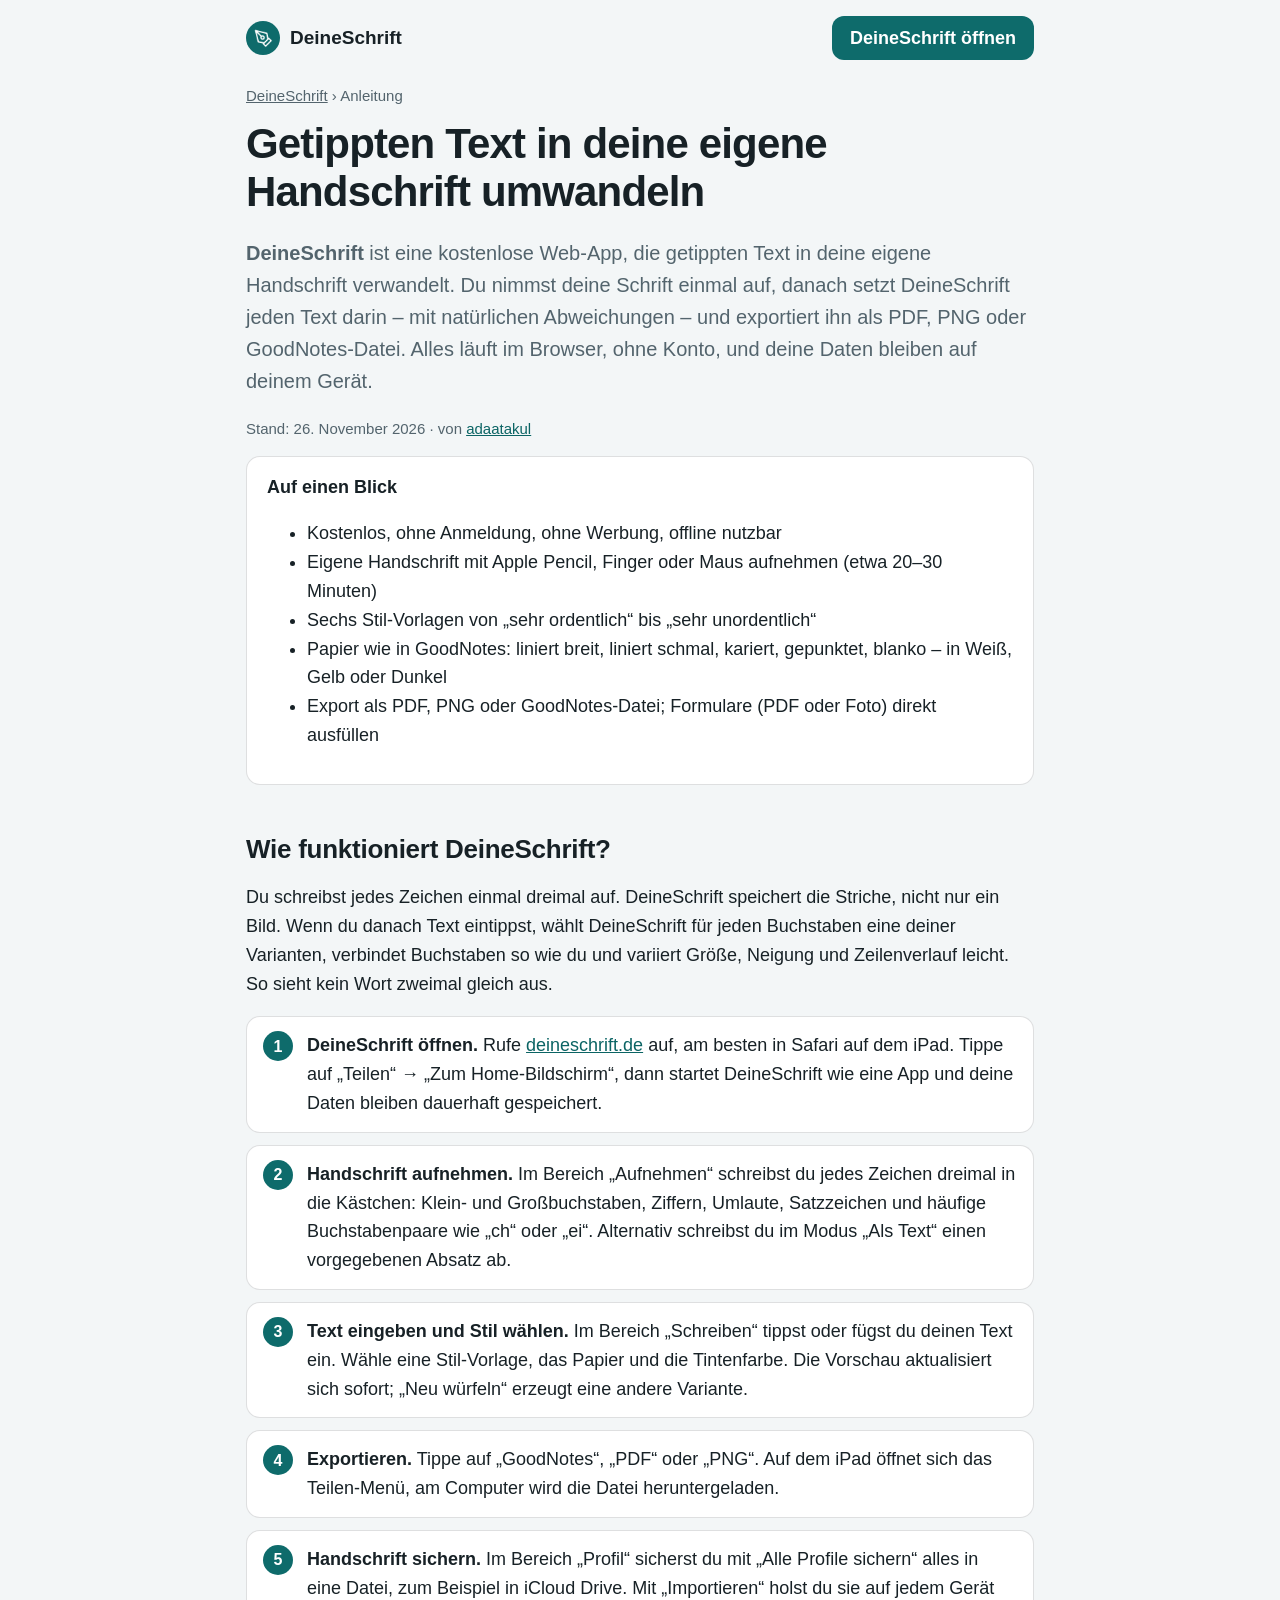
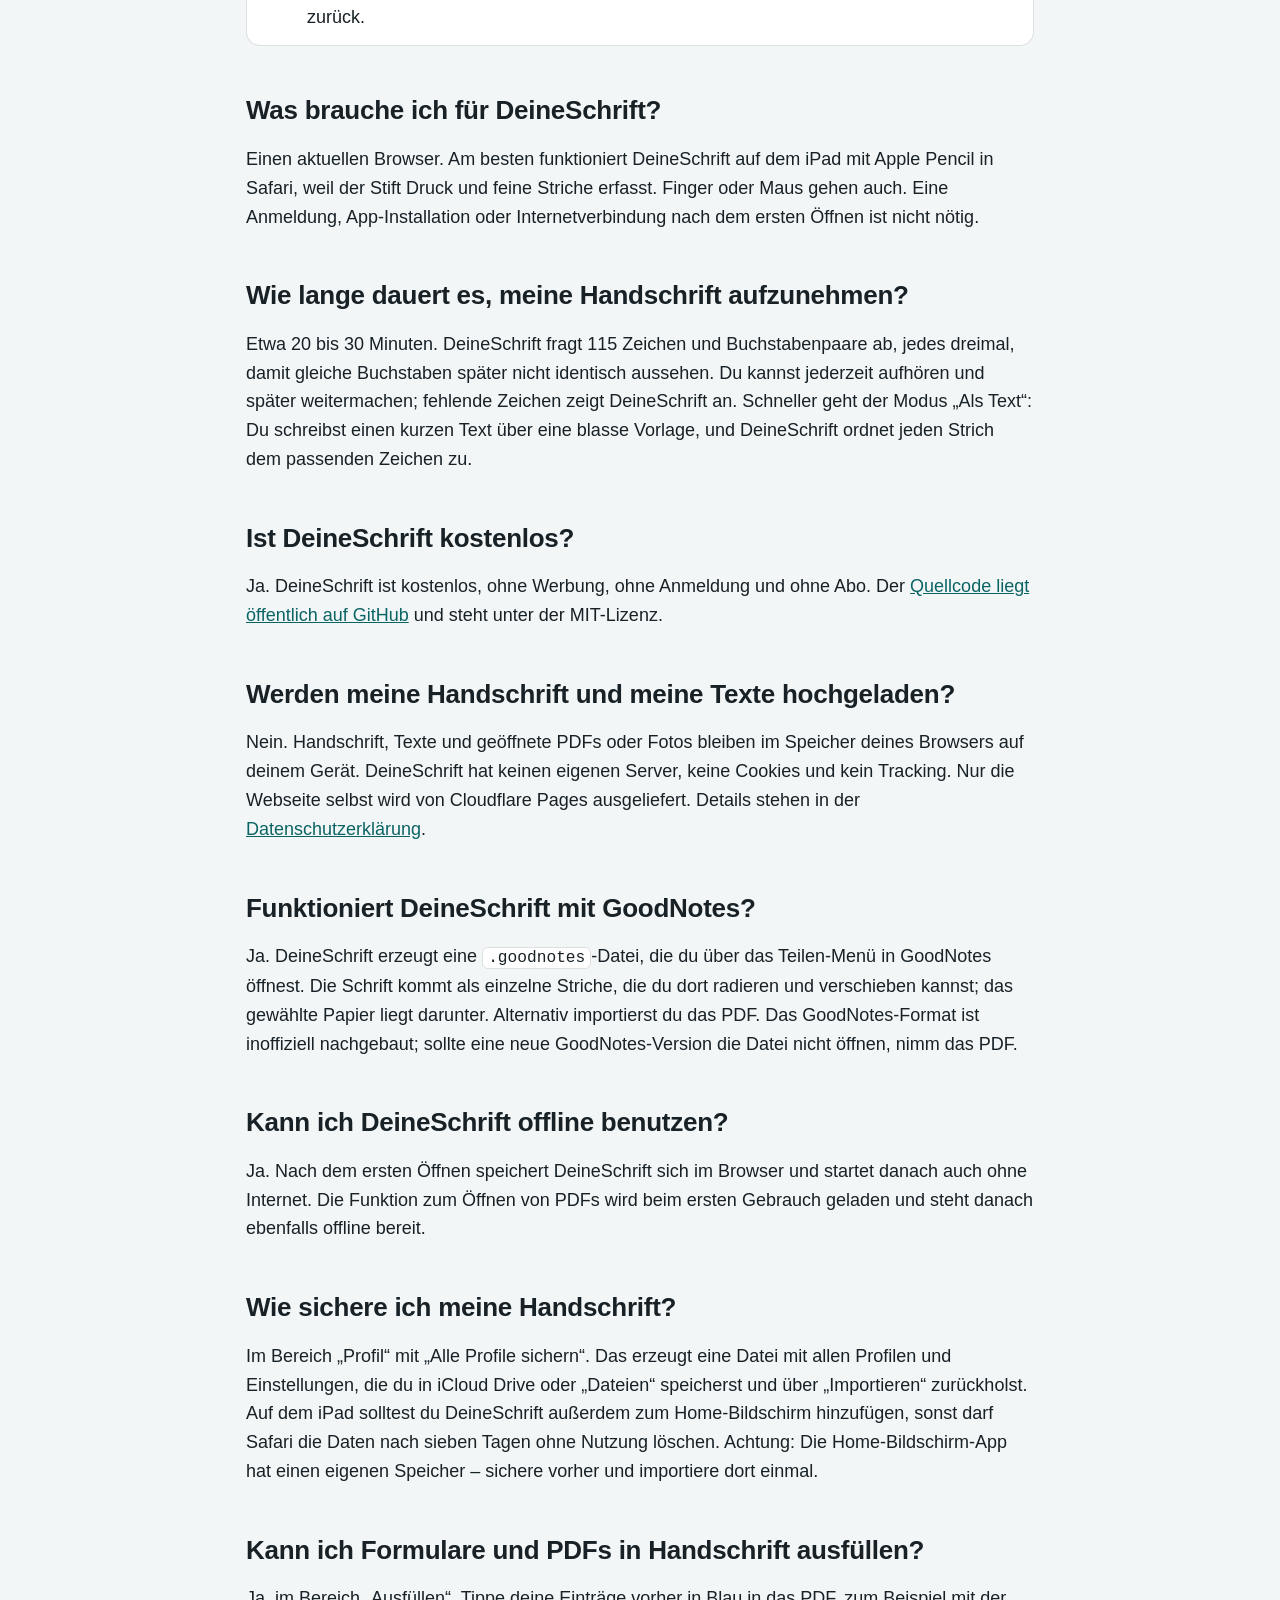
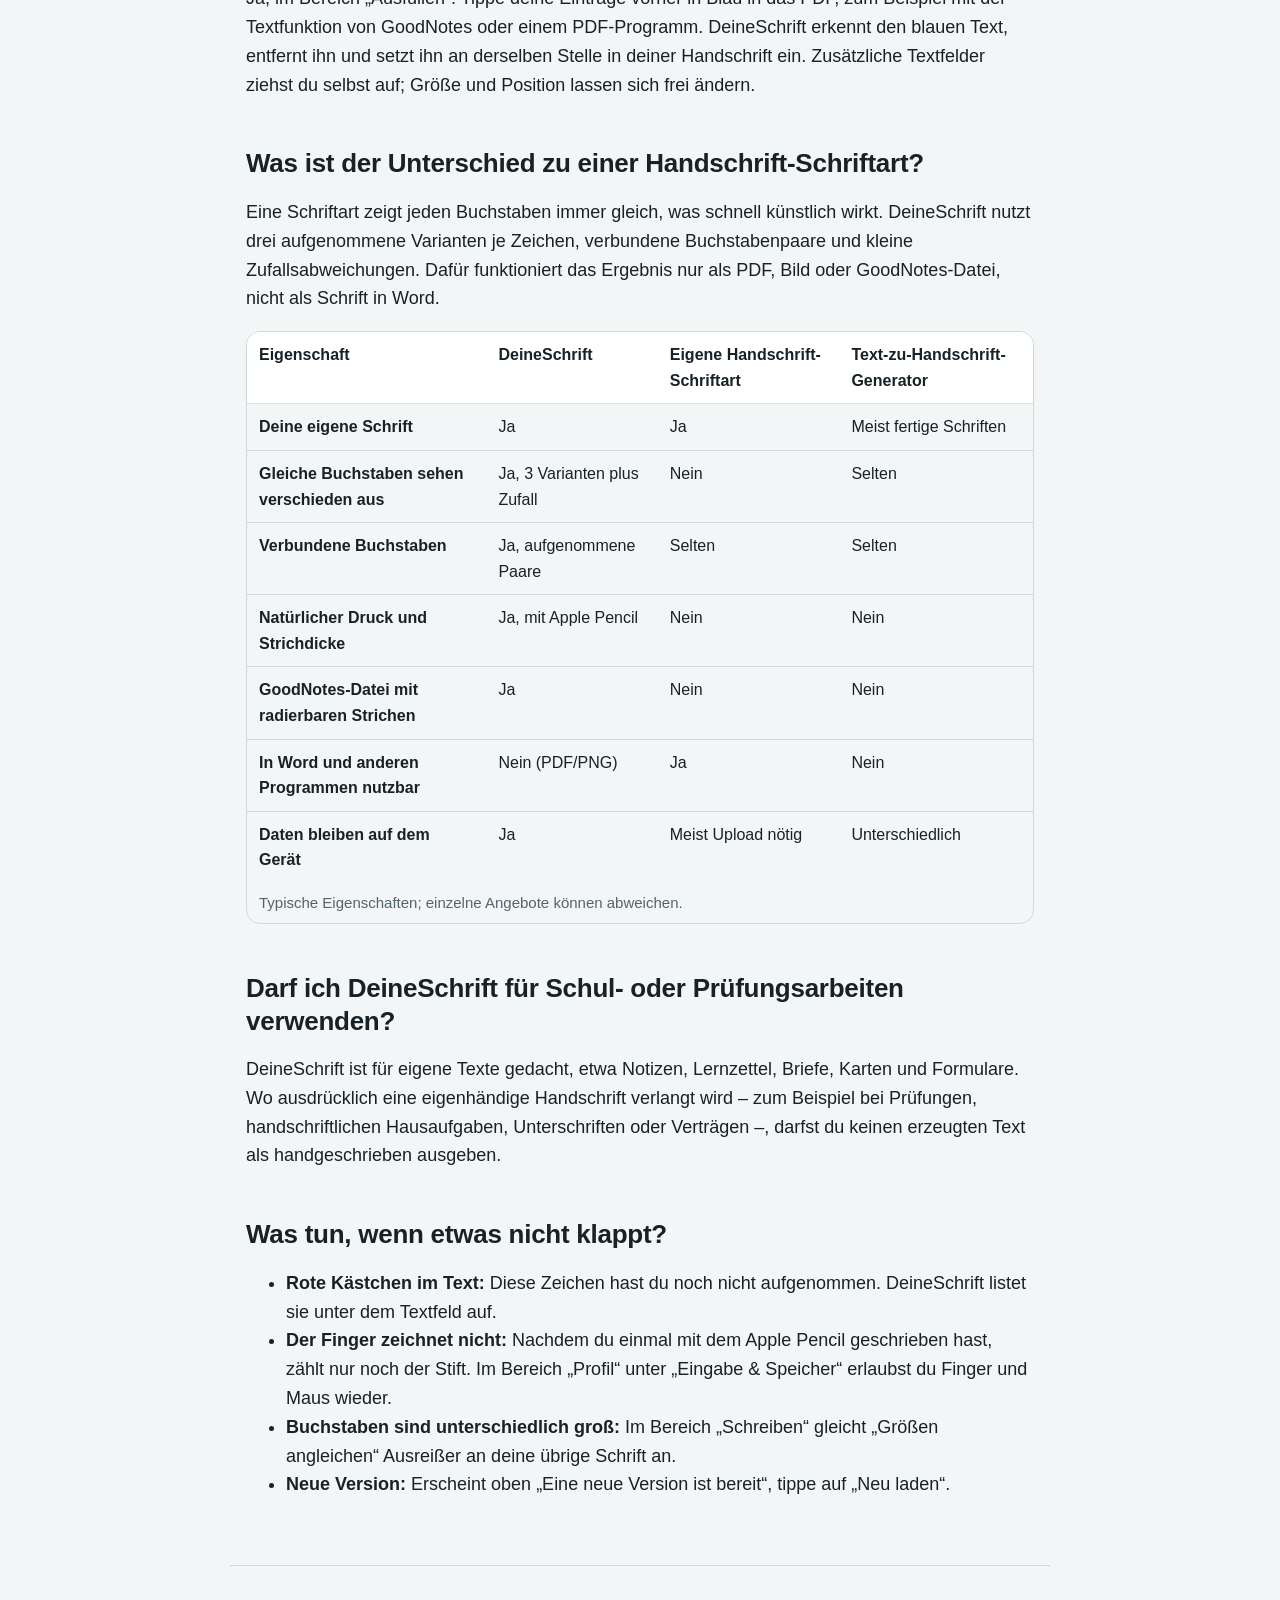
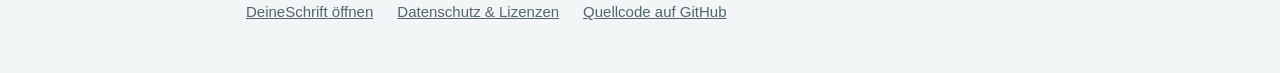
==== commit 1a6bdb1c: "Neues Design „Petrol“ (B2): Text links, Leiste über der Vorschau, Export-Fenster, Hell/Dunkel-Schalt" ====
--- a/anleitung.html
+++ b/anleitung.html
@@ -17,7 +17,8 @@
   <meta property="og:url" content="https://deineschrift.de/anleitung">
   <meta property="og:image" content="https://deineschrift.de/icons/og.png">
   <meta name="twitter:card" content="summary_large_image">
-  <meta name="theme-color" content="#0e0f13">
+  <meta name="theme-color" content="#ffffff">
+  <script>try { if (localStorage.getItem('theme') === 'dark') document.documentElement.dataset.theme = 'dark'; } catch (e) {}</script>
   <link rel="icon" href="icons/icon-192.png">
   <link rel="apple-touch-icon" href="icons/apple-touch-icon.png">
   <link rel="stylesheet" href="css/seite.css">
--- a/css/seite.css
+++ b/css/seite.css
@@ -1,11 +1,13 @@
 /* Textseiten (Anleitung, Datenschutz): gleiche Farben wie die App, gut lesbar. */
+/* Farben wie die App („Petrol“); dunkel nur, wenn in der App der Schalter auf Dunkel steht */
 :root {
-  --bg: #f2f2f7; --panel: #ffffff; --surface: #ffffff; --border: rgba(60, 60, 67, 0.18);
-  --ink: #1c1c1e; --muted: #6c6c70; --accent: #2f5bd3; --accent-fill: #2f5bd3; --accent-grad: var(--accent-fill);
+  --bg: #f3f6f7; --panel: #ffffff; --surface: #ffffff; --border: rgba(23, 33, 38, 0.14);
+  --ink: #172126; --muted: #53646d; --accent: #0b6464; --accent-fill: #0e6b6b; --accent-grad: var(--accent-fill); --on-accent: #ffffff;
   color-scheme: light;
 }
-@media (prefers-color-scheme: dark) {
-  :root { --bg: #000000; --panel: #1c1c1e; --surface: #1c1c1e; --border: rgba(84, 84, 88, 0.6); --ink: #f5f5f7; --muted: #98989f; --accent: #7b9bff; --accent-fill: #3a5bd9; color-scheme: dark; }
+:root[data-theme="dark"] {
+  --bg: #1a1f22; --panel: #23292c; --surface: #23292c; --border: rgba(233, 238, 240, 0.14); --ink: #e9eef0; --muted: #a2b1b8;
+  --accent: #5cc2bb; --accent-fill: #5cc2bb; --on-accent: #0b1a1a; color-scheme: dark;
 }
 * { box-sizing: border-box; }
 html { -webkit-text-size-adjust: 100%; }
@@ -18,10 +20,10 @@
 a:focus-visible { outline: 2px solid var(--accent); outline-offset: 2px; border-radius: 4px; }
 .top { display: flex; align-items: center; justify-content: space-between; gap: 16px; max-width: 820px; margin: 0 auto; padding: 16px; }
 .logo { display: inline-flex; align-items: center; gap: 10px; color: var(--ink); font-weight: 700; font-size: 19px; text-decoration: none; }
-.logo img { width: 34px; height: 34px; border-radius: 9px; }
+.logo img { width: 34px; height: 34px; border-radius: 50%; }
 .cta {
   display: inline-flex; align-items: center; min-height: 44px; padding: 0 18px; border-radius: 12px;
-  background: var(--accent-grad); color: #fff; font-weight: 600; text-decoration: none; white-space: nowrap;
+  background: var(--accent-grad); color: var(--on-accent); font-weight: 600; text-decoration: none; white-space: nowrap;
 }
 main { max-width: 820px; margin: 0 auto; padding: 8px 16px 48px; overflow-wrap: anywhere; }
 main table { overflow-wrap: normal; }
@@ -38,7 +40,7 @@
 ol.schritte > li { counter-increment: s; position: relative; padding: 14px 16px 14px 60px; border-radius: 14px; background: var(--surface); border: 1px solid var(--border); }
 ol.schritte > li::before {
   content: counter(s); position: absolute; left: 16px; top: 14px; width: 30px; height: 30px; border-radius: 50%;
-  display: grid; place-items: center; background: var(--accent-grad); color: #fff; font-weight: 700; font-size: 16px;
+  display: grid; place-items: center; background: var(--accent-grad); color: var(--on-accent); font-weight: 700; font-size: 16px;
 }
 .tabelle { overflow-x: auto; border: 1px solid var(--border); border-radius: 14px; }
 table { width: 100%; min-width: 560px; border-collapse: collapse; font-size: 16px; }
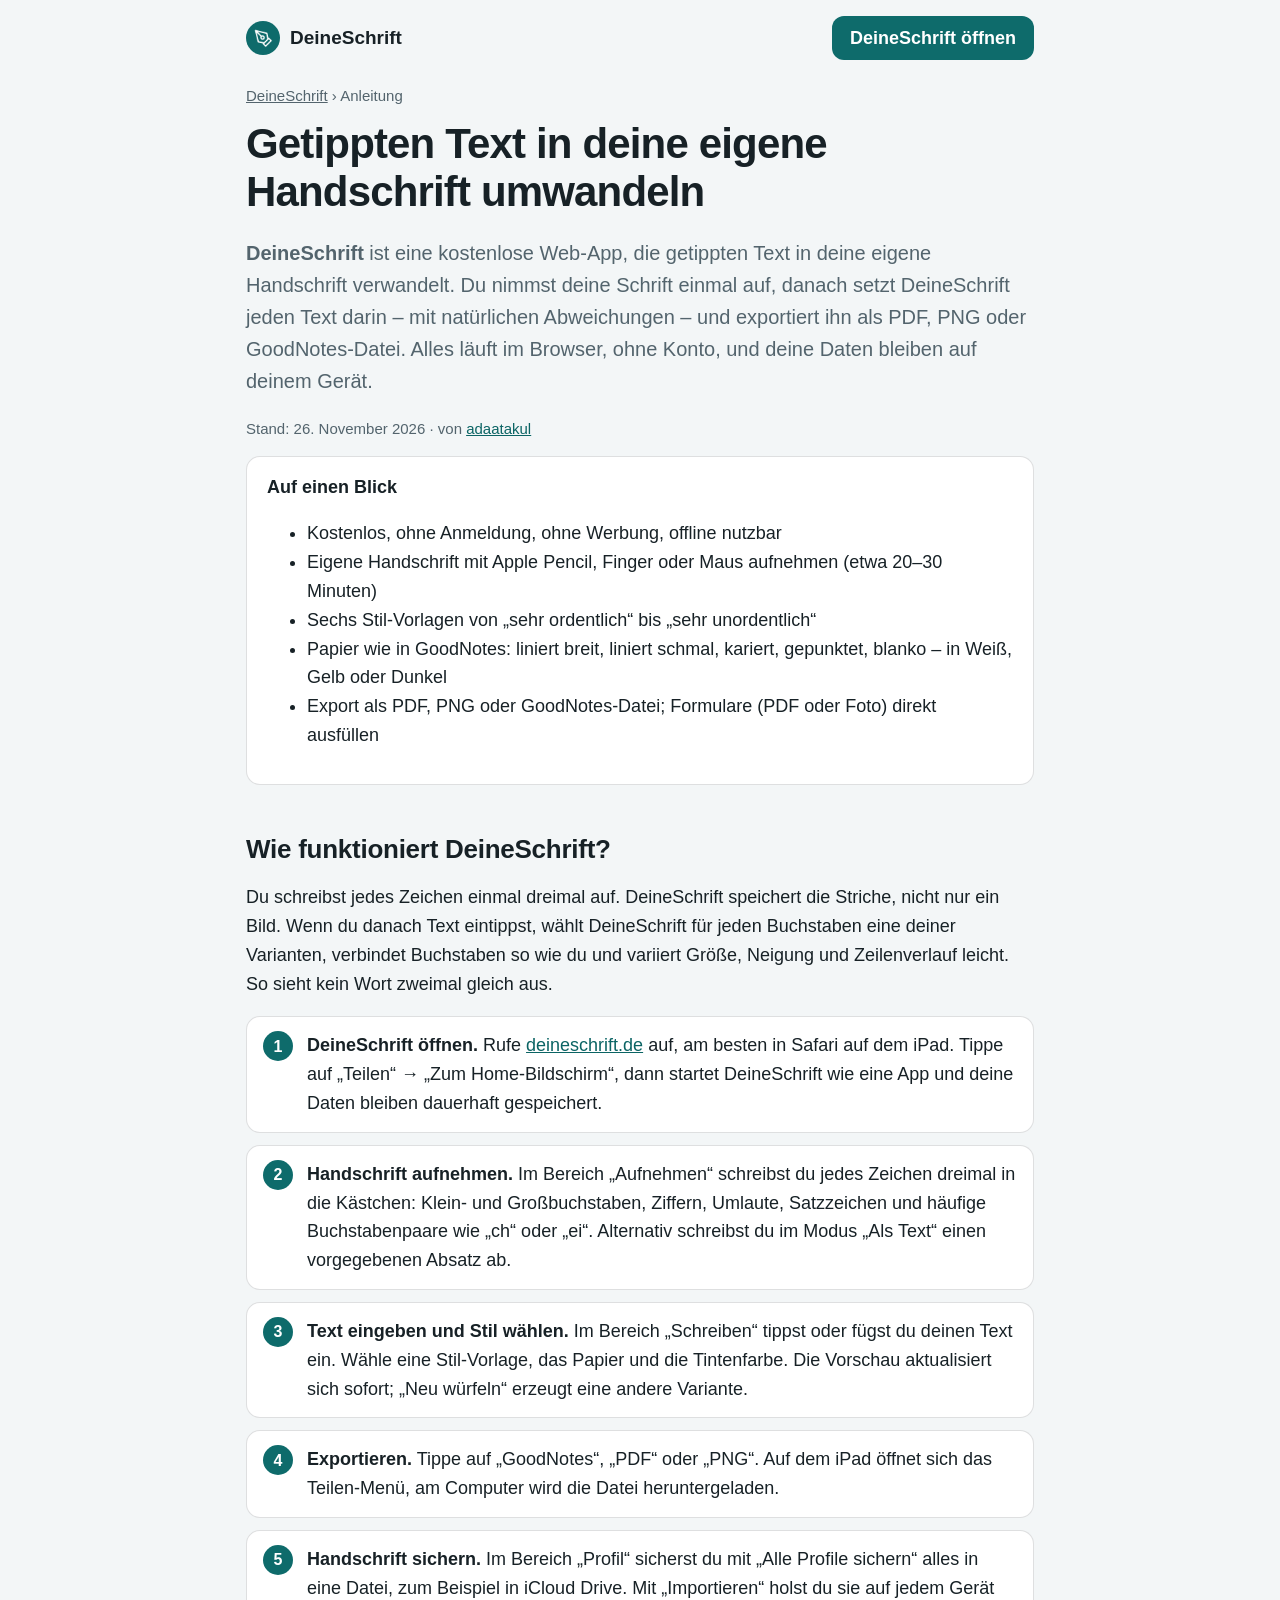
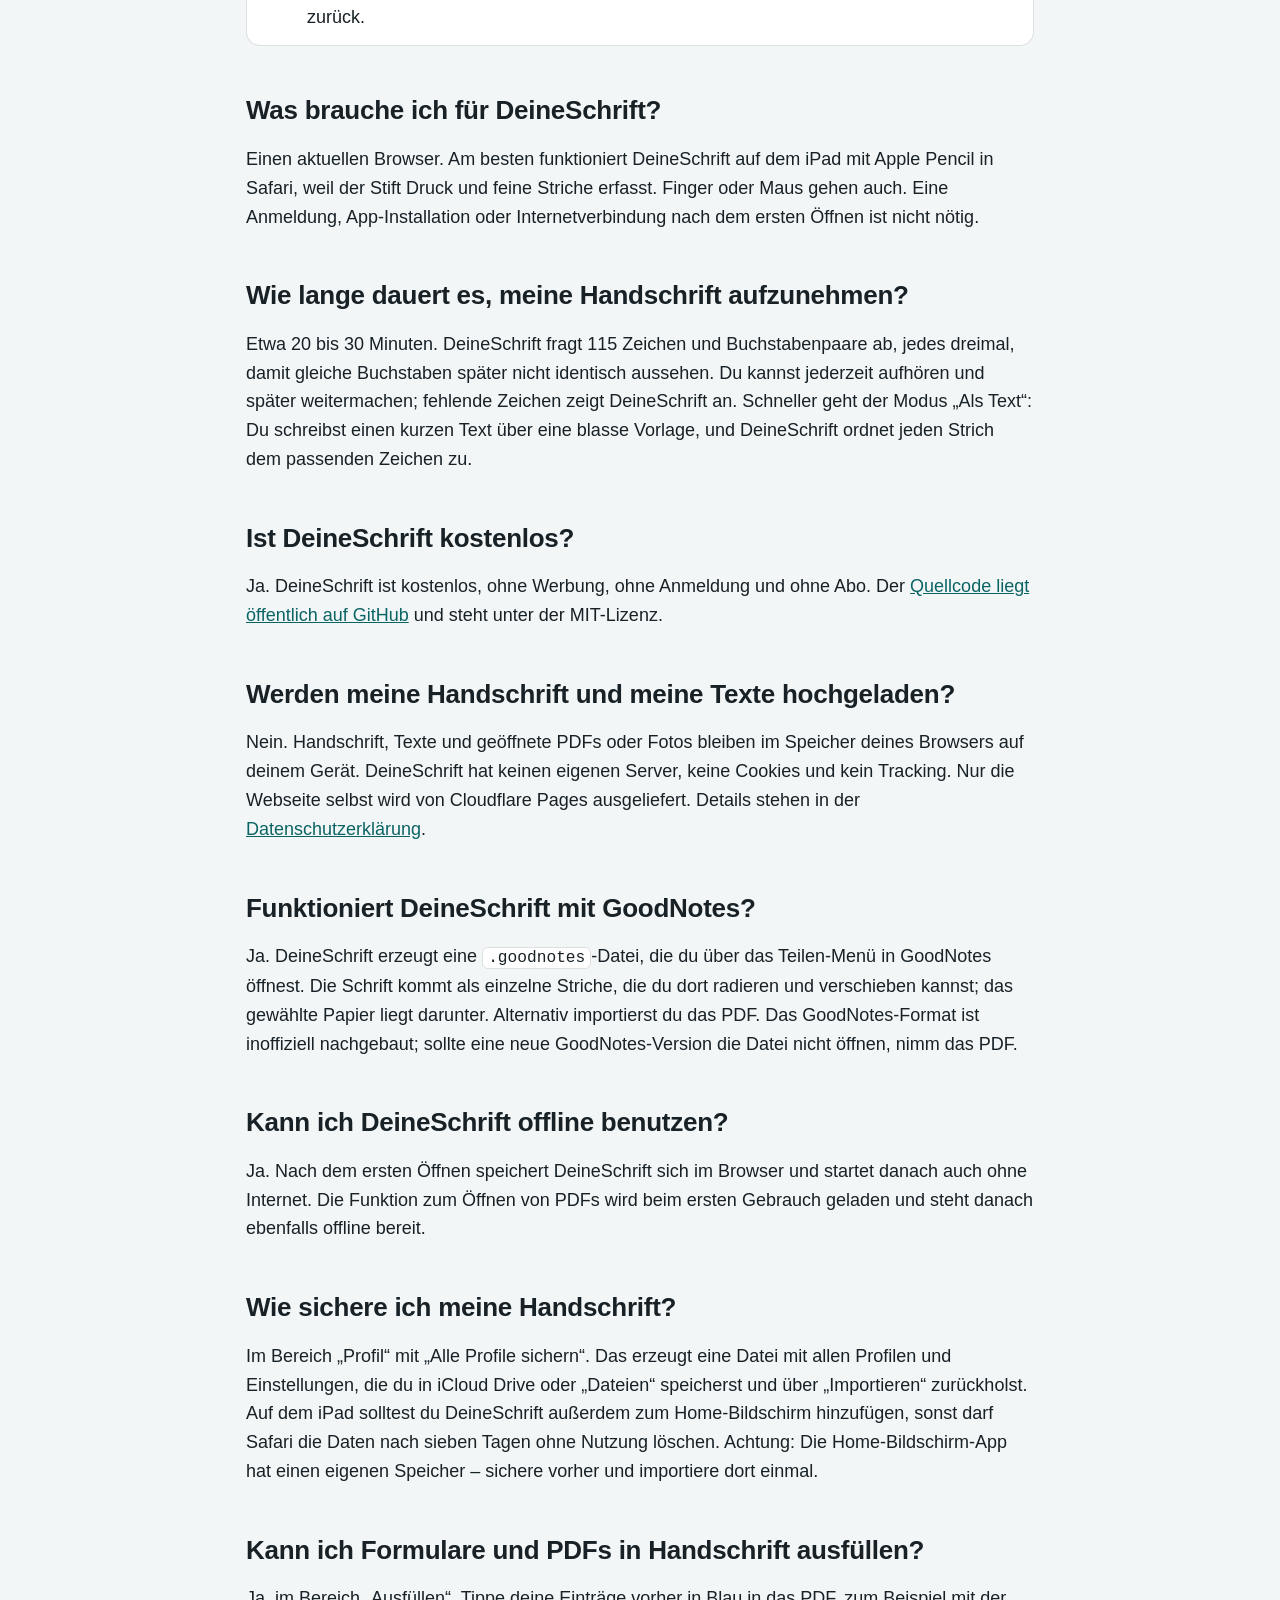
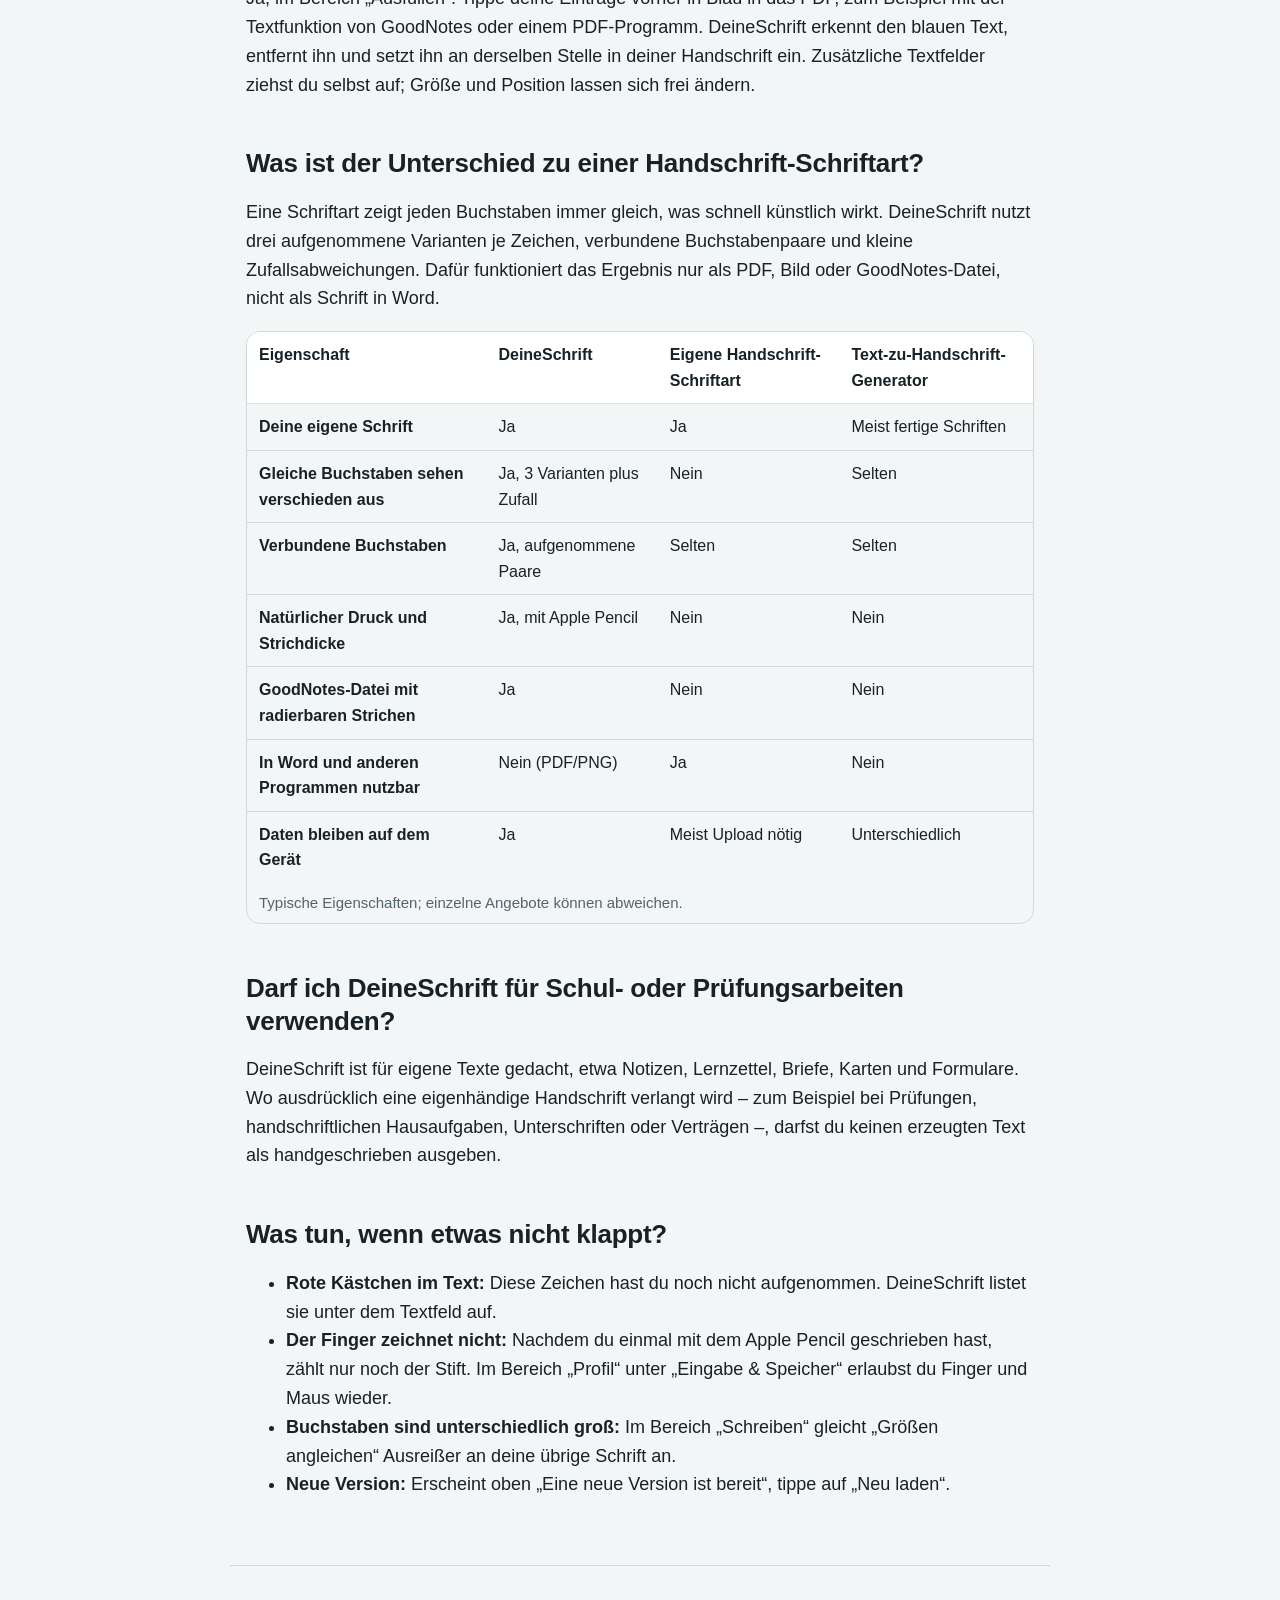
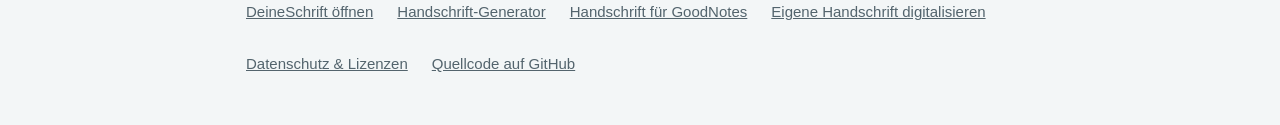
==== commit f94f89d2: "Einfachere Einstellungen, Tour mit Buchstaben-Animation, neue Schriftnamen, einheitliche Dropdowns, " ====
--- a/anleitung.html
+++ b/anleitung.html
@@ -193,6 +193,9 @@
 
   <footer>
     <a href="./">DeineSchrift öffnen</a>
+    <a href="handschrift-generator">Handschrift-Generator</a>
+    <a href="goodnotes-handschrift">Handschrift für GoodNotes</a>
+    <a href="eigene-handschrift-digitalisieren">Eigene Handschrift digitalisieren</a>
     <a href="datenschutz">Datenschutz &amp; Lizenzen</a>
     <a href="https://github.com/adaatakul/schriftbot">Quellcode auf GitHub</a>
   </footer>
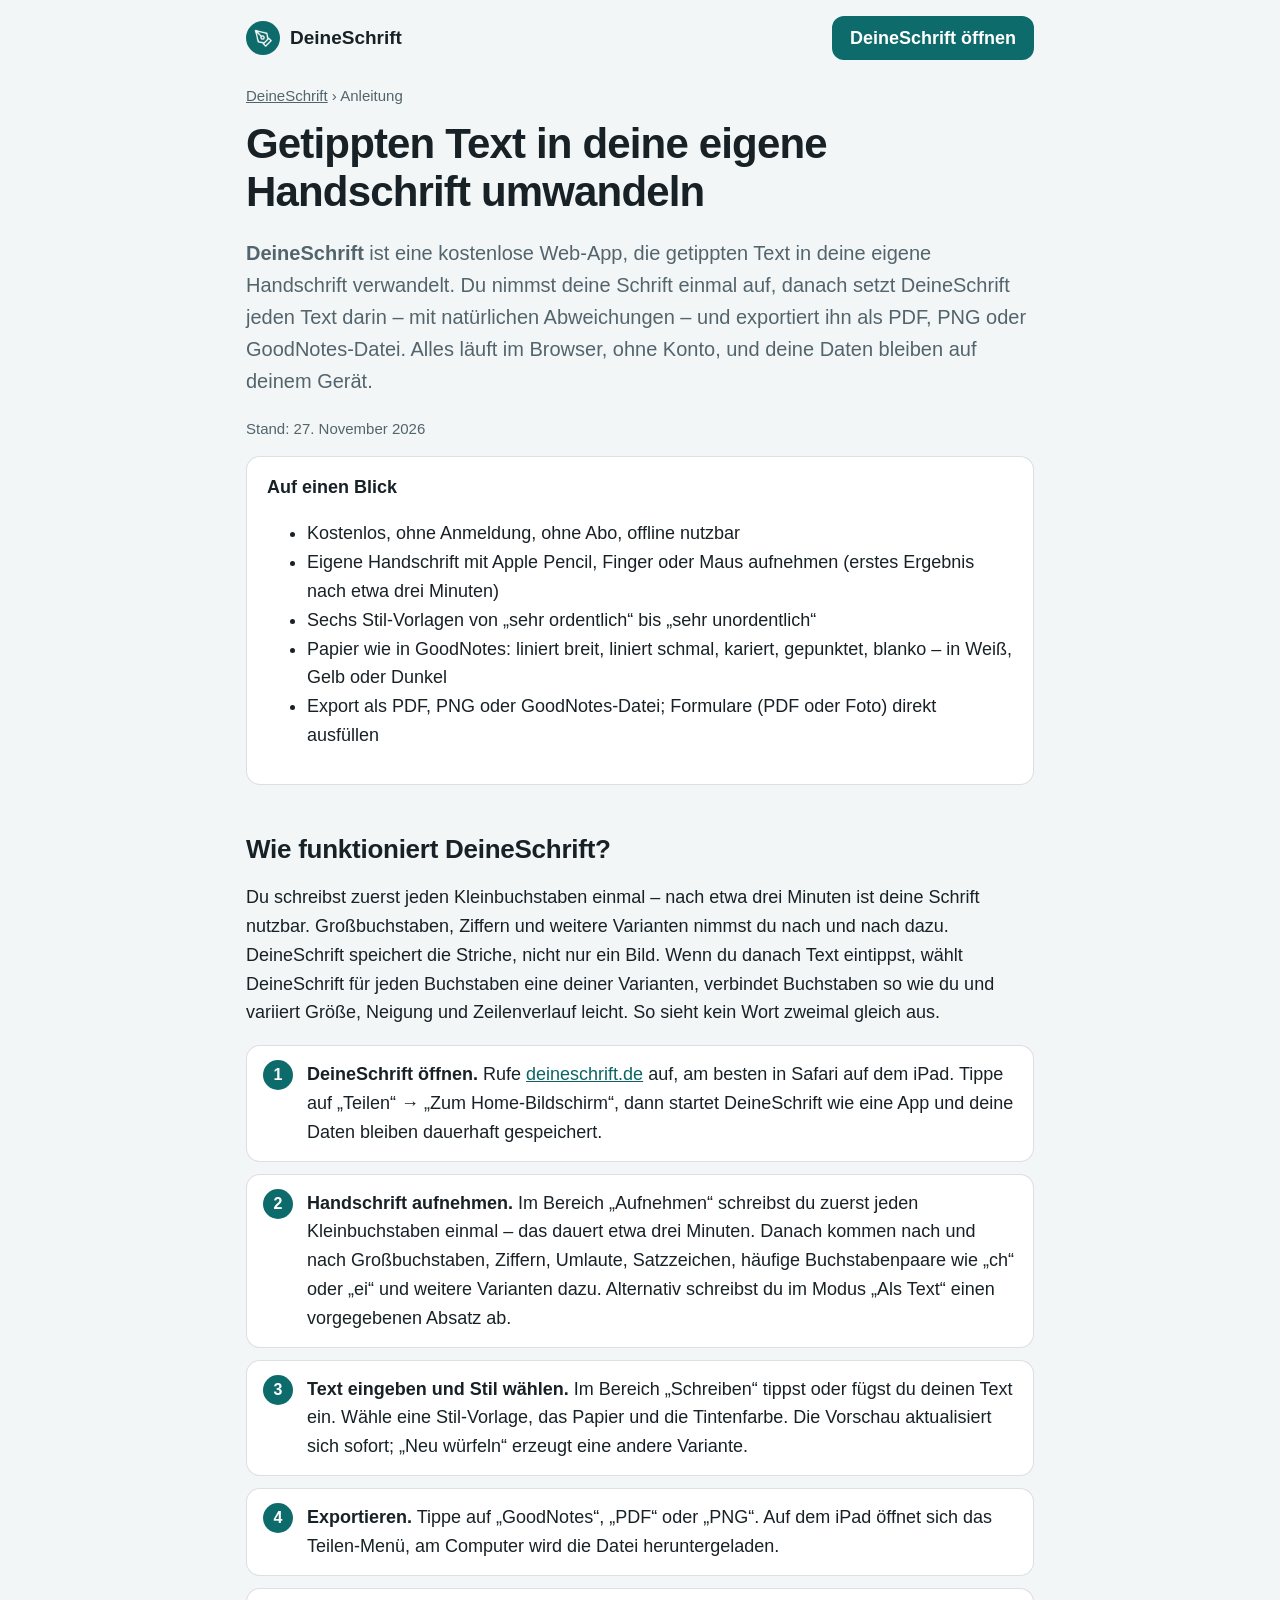
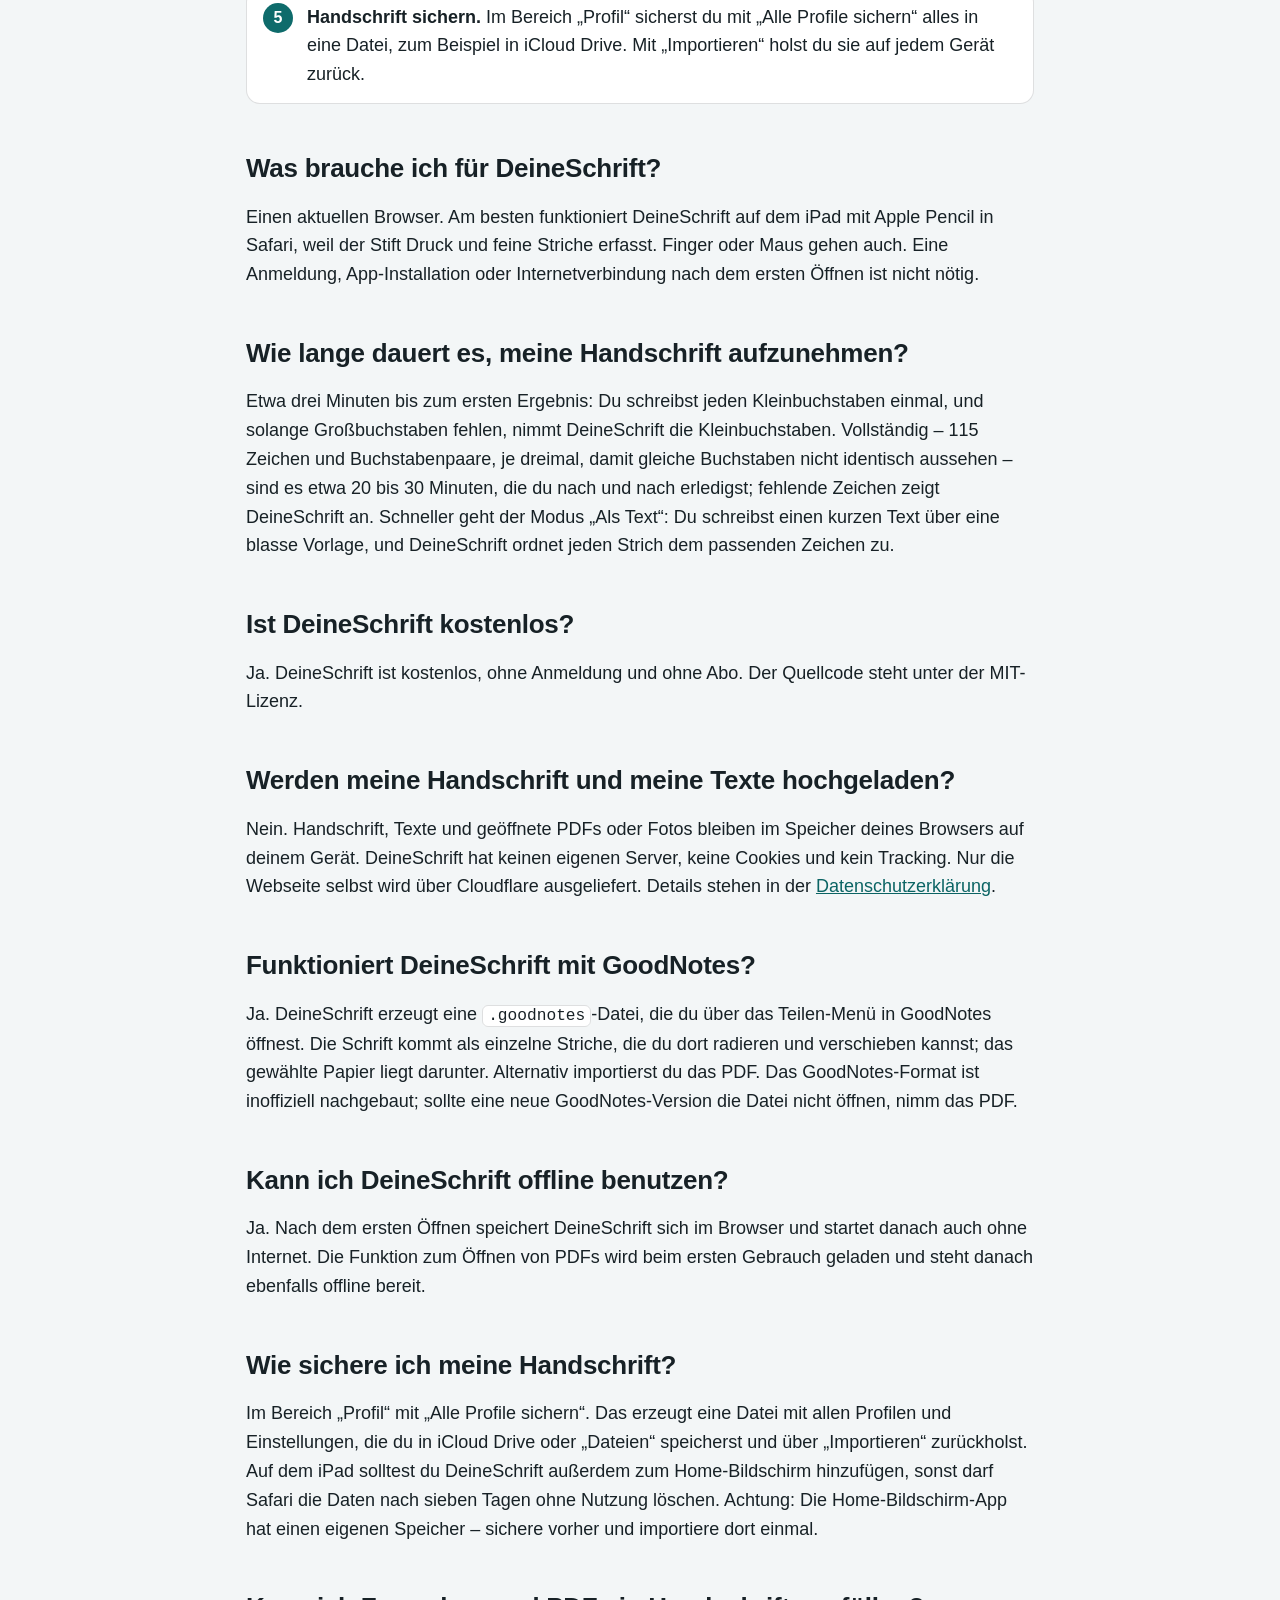
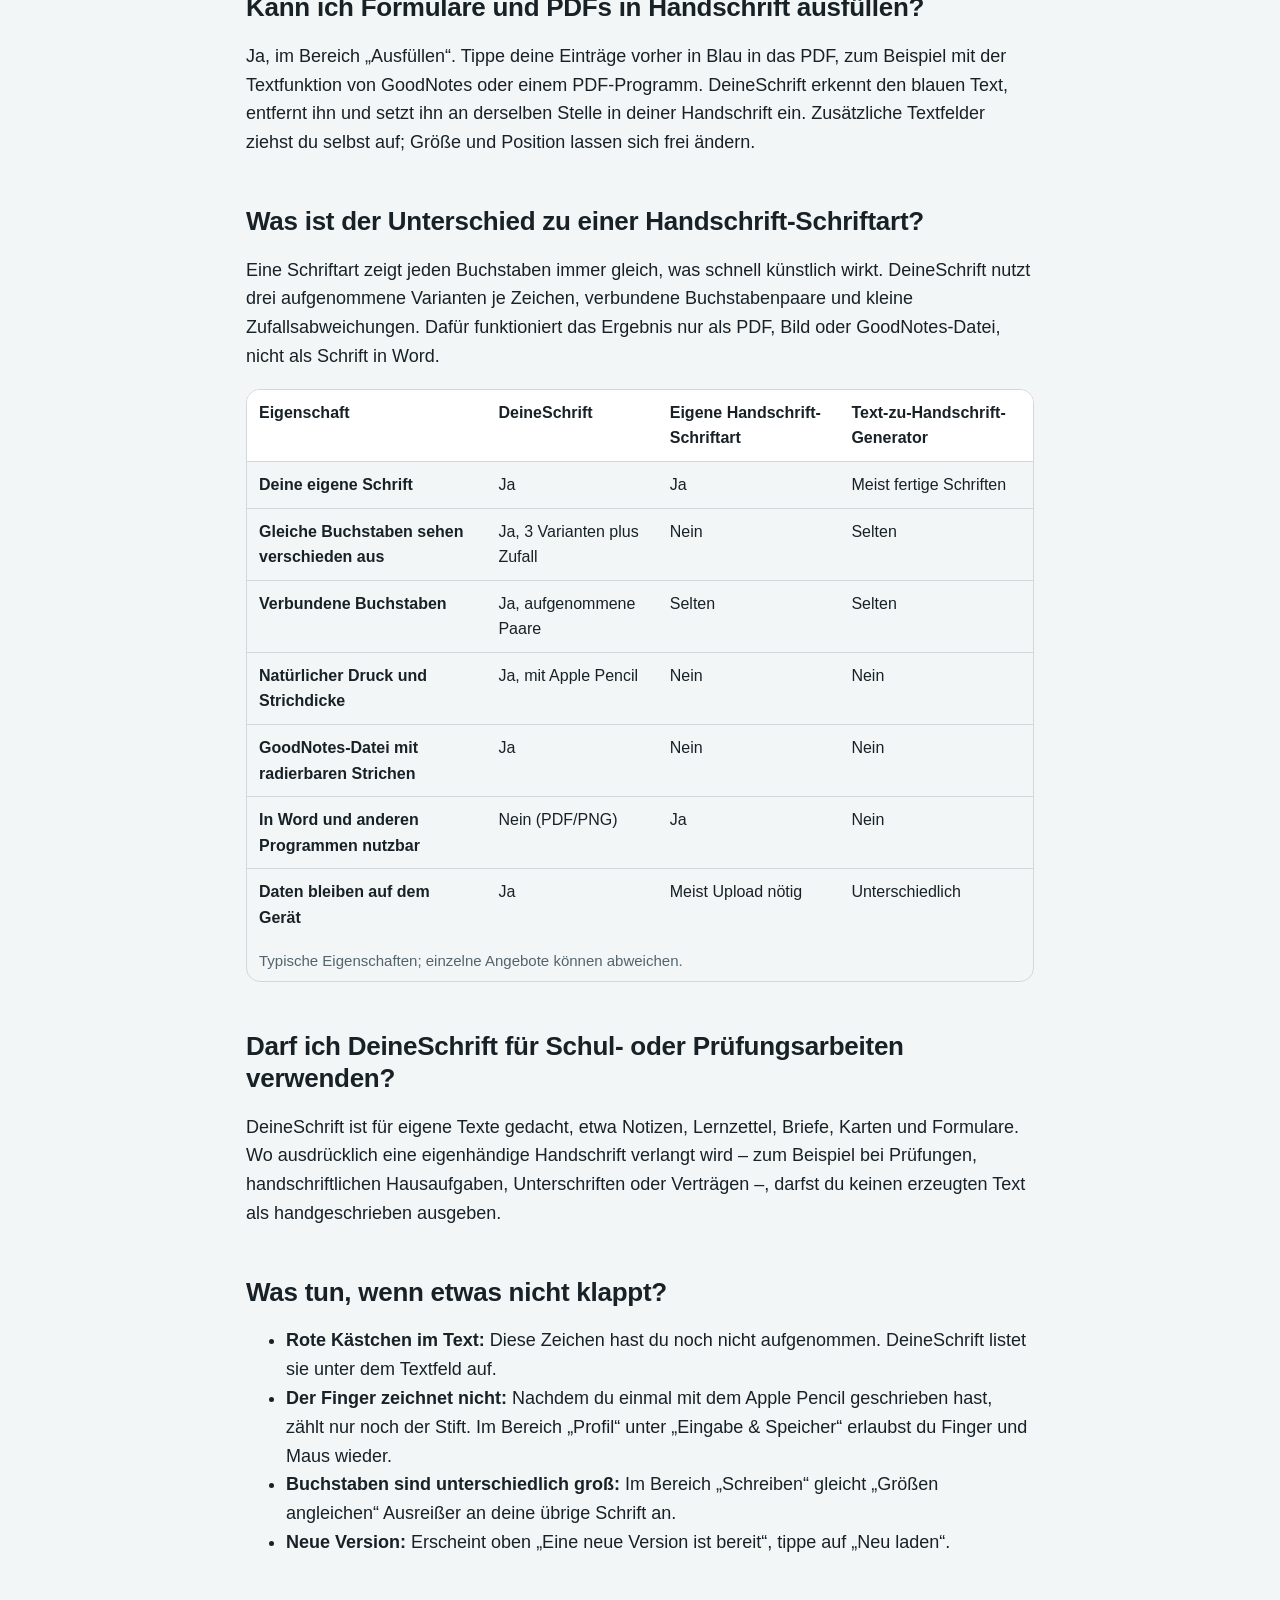
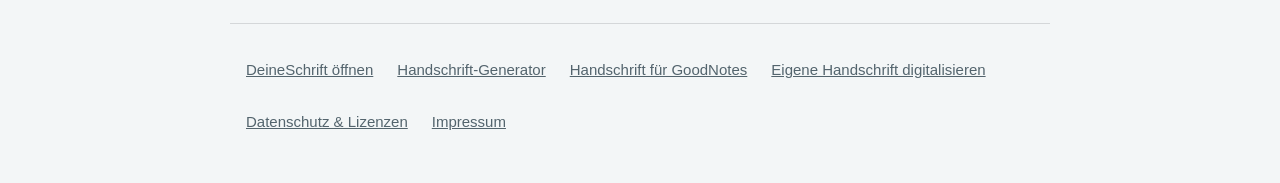
==== commit de20f0b4: "Aufräumen: KI-Tab und claude.ai-Wege entfernt, Texte korrigiert, Impressum, Werbeplätze vorbereitet " ====
--- a/anleitung.html
+++ b/anleitung.html
@@ -58,10 +58,10 @@
         "offers": { "@type": "Offer", "price": "0", "priceCurrency": "EUR" }
       },
       {
-        "@type": "Person",
+        "@type": "Organization",
         "@id": "https://deineschrift.de/#autor",
-        "name": "adaatakul",
-        "url": "https://github.com/adaatakul"
+        "name": "DeineSchrift",
+        "url": "https://deineschrift.de/"
       },
       {
         "@type": "HowTo",
@@ -74,7 +74,7 @@
         ],
         "step": [
           { "@type": "HowToStep", "position": 1, "name": "DeineSchrift öffnen", "text": "Öffne deineschrift.de im Browser, am besten in Safari auf dem iPad, und füge die Seite zum Home-Bildschirm hinzu.", "url": "https://deineschrift.de/anleitung#schritt-1" },
-          { "@type": "HowToStep", "position": 2, "name": "Handschrift aufnehmen", "text": "Schreibe im Bereich Aufnehmen jedes Zeichen dreimal in die Kästchen, oder schreibe im Modus Als Text einen vorgegebenen Absatz ab.", "url": "https://deineschrift.de/anleitung#schritt-2" },
+          { "@type": "HowToStep", "position": 2, "name": "Handschrift aufnehmen", "text": "Schreibe im Bereich Aufnehmen zuerst jeden Kleinbuchstaben einmal (etwa drei Minuten), danach nach und nach Großbuchstaben, Ziffern und weitere Varianten.", "url": "https://deineschrift.de/anleitung#schritt-2" },
           { "@type": "HowToStep", "position": 3, "name": "Text eingeben und Stil wählen", "text": "Tippe oder füge im Bereich Schreiben deinen Text ein und wähle Stil-Vorlage, Papier und Tintenfarbe.", "url": "https://deineschrift.de/anleitung#schritt-3" },
           { "@type": "HowToStep", "position": 4, "name": "Exportieren", "text": "Tippe auf GoodNotes, PDF oder PNG und speichere oder teile die Datei.", "url": "https://deineschrift.de/anleitung#schritt-4" },
           { "@type": "HowToStep", "position": 5, "name": "Handschrift sichern", "text": "Sichere deine Handschrift im Bereich Profil mit Alle Profile sichern, zum Beispiel in iCloud Drive.", "url": "https://deineschrift.de/anleitung#schritt-5" }
@@ -85,9 +85,9 @@
         "mainEntity": [
           { "@type": "Question", "name": "Was ist DeineSchrift?", "acceptedAnswer": { "@type": "Answer", "text": "DeineSchrift ist eine kostenlose Web-App, die getippten Text in deine eigene Handschrift verwandelt. Du nimmst deine Schrift einmal auf, danach setzt DeineSchrift jeden Text darin – mit natürlichen Abweichungen – und exportiert ihn als PDF, PNG oder GoodNotes-Datei. Alles läuft im Browser, ohne Konto." } },
           { "@type": "Question", "name": "Was brauche ich für DeineSchrift?", "acceptedAnswer": { "@type": "Answer", "text": "Einen aktuellen Browser. Am besten funktioniert DeineSchrift auf dem iPad mit Apple Pencil in Safari, weil der Stift Druck und feine Striche erfasst. Finger oder Maus gehen auch. Eine Anmeldung, App-Installation oder Internetverbindung nach dem ersten Öffnen ist nicht nötig." } },
-          { "@type": "Question", "name": "Wie lange dauert es, meine Handschrift aufzunehmen?", "acceptedAnswer": { "@type": "Answer", "text": "Etwa 20 bis 30 Minuten. DeineSchrift fragt 115 Zeichen und Buchstabenpaare ab, jedes dreimal, damit gleiche Buchstaben später nicht identisch aussehen. Du kannst jederzeit aufhören und später weitermachen. Schneller geht der Modus Als Text, bei dem du einen Absatz abschreibst." } },
-          { "@type": "Question", "name": "Ist DeineSchrift kostenlos?", "acceptedAnswer": { "@type": "Answer", "text": "Ja. DeineSchrift ist kostenlos, ohne Werbung, ohne Anmeldung und ohne Abo. Der Quellcode liegt öffentlich auf GitHub." } },
-          { "@type": "Question", "name": "Werden meine Handschrift und meine Texte hochgeladen?", "acceptedAnswer": { "@type": "Answer", "text": "Nein. Handschrift, Texte und geöffnete PDFs oder Fotos bleiben im Speicher deines Browsers auf deinem Gerät. DeineSchrift hat keinen eigenen Server, keine Cookies und kein Tracking. Nur die Webseite selbst wird von Cloudflare Pages ausgeliefert." } },
+          { "@type": "Question", "name": "Wie lange dauert es, meine Handschrift aufzunehmen?", "acceptedAnswer": { "@type": "Answer", "text": "Etwa drei Minuten bis zum ersten Ergebnis: Du schreibst jeden Kleinbuchstaben einmal, Großbuchstaben nimmt DeineSchrift so lange aus den Kleinbuchstaben. Vollständig mit allen 115 Zeichen, Paaren und drei Varianten je Zeichen sind es etwa 20 bis 30 Minuten, die du nach und nach erledigen kannst." } },
+          { "@type": "Question", "name": "Ist DeineSchrift kostenlos?", "acceptedAnswer": { "@type": "Answer", "text": "Ja. DeineSchrift ist kostenlos, ohne Anmeldung und ohne Abo." } },
+          { "@type": "Question", "name": "Werden meine Handschrift und meine Texte hochgeladen?", "acceptedAnswer": { "@type": "Answer", "text": "Nein. Handschrift, Texte und geöffnete PDFs oder Fotos bleiben im Speicher deines Browsers auf deinem Gerät. DeineSchrift hat keinen eigenen Server, keine Cookies und kein Tracking. Nur die Webseite selbst wird über Cloudflare ausgeliefert." } },
           { "@type": "Question", "name": "Funktioniert DeineSchrift mit GoodNotes?", "acceptedAnswer": { "@type": "Answer", "text": "Ja. DeineSchrift erzeugt eine .goodnotes-Datei, die du über das Teilen-Menü in GoodNotes öffnest. Die Schrift kommt als einzelne Striche, die du dort radieren und verschieben kannst; das gewählte Papier liegt darunter. Alternativ importierst du das PDF. Das GoodNotes-Format ist inoffiziell nachgebaut." } },
           { "@type": "Question", "name": "Kann ich DeineSchrift offline benutzen?", "acceptedAnswer": { "@type": "Answer", "text": "Ja. Nach dem ersten Öffnen speichert DeineSchrift sich im Browser und startet danach auch ohne Internet. Die Funktion zum Öffnen von PDFs wird beim ersten Gebrauch geladen und steht danach ebenfalls offline bereit." } },
           { "@type": "Question", "name": "Wie sichere ich meine Handschrift?", "acceptedAnswer": { "@type": "Answer", "text": "Im Tab Profil mit Alle Profile sichern. Das erzeugt eine Datei mit allen Profilen und Einstellungen, die du in iCloud Drive oder Dateien speicherst und über Importieren zurückholst. Auf dem iPad solltest du DeineSchrift außerdem zum Home-Bildschirm hinzufügen, sonst darf Safari die Daten nach sieben Tagen ohne Nutzung löschen." } },
@@ -111,13 +111,13 @@
     <article>
       <h1>Getippten Text in deine eigene Handschrift umwandeln</h1>
       <p class="lead kurz"><strong>DeineSchrift</strong> ist eine kostenlose Web-App, die getippten Text in deine eigene Handschrift verwandelt. Du nimmst deine Schrift einmal auf, danach setzt DeineSchrift jeden Text darin – mit natürlichen Abweichungen – und exportiert ihn als PDF, PNG oder GoodNotes-Datei. Alles läuft im Browser, ohne Konto, und deine Daten bleiben auf deinem Gerät.</p>
-      <p class="stand">Stand: 26. November 2026 · von <a href="https://github.com/adaatakul">adaatakul</a></p>
+      <p class="stand">Stand: 27. November 2026</p>
 
       <div class="kasten">
         <strong>Auf einen Blick</strong>
         <ul>
-          <li>Kostenlos, ohne Anmeldung, ohne Werbung, offline nutzbar</li>
-          <li>Eigene Handschrift mit Apple Pencil, Finger oder Maus aufnehmen (etwa 20–30 Minuten)</li>
+          <li>Kostenlos, ohne Anmeldung, ohne Abo, offline nutzbar</li>
+          <li>Eigene Handschrift mit Apple Pencil, Finger oder Maus aufnehmen (erstes Ergebnis nach etwa drei Minuten)</li>
           <li>Sechs Stil-Vorlagen von „sehr ordentlich“ bis „sehr unordentlich“</li>
           <li>Papier wie in GoodNotes: liniert breit, liniert schmal, kariert, gepunktet, blanko – in Weiß, Gelb oder Dunkel</li>
           <li>Export als PDF, PNG oder GoodNotes-Datei; Formulare (PDF oder Foto) direkt ausfüllen</li>
@@ -125,10 +125,10 @@
       </div>
 
       <h2 id="so-gehts">Wie funktioniert DeineSchrift?</h2>
-      <p class="kurz">Du schreibst jedes Zeichen einmal dreimal auf. DeineSchrift speichert die Striche, nicht nur ein Bild. Wenn du danach Text eintippst, wählt DeineSchrift für jeden Buchstaben eine deiner Varianten, verbindet Buchstaben so wie du und variiert Größe, Neigung und Zeilenverlauf leicht. So sieht kein Wort zweimal gleich aus.</p>
+      <p class="kurz">Du schreibst zuerst jeden Kleinbuchstaben einmal – nach etwa drei Minuten ist deine Schrift nutzbar. Großbuchstaben, Ziffern und weitere Varianten nimmst du nach und nach dazu. DeineSchrift speichert die Striche, nicht nur ein Bild. Wenn du danach Text eintippst, wählt DeineSchrift für jeden Buchstaben eine deiner Varianten, verbindet Buchstaben so wie du und variiert Größe, Neigung und Zeilenverlauf leicht. So sieht kein Wort zweimal gleich aus.</p>
       <ol class="schritte">
         <li id="schritt-1"><strong>DeineSchrift öffnen.</strong> Rufe <a href="./">deineschrift.de</a> auf, am besten in Safari auf dem iPad. Tippe auf „Teilen“ → „Zum Home-Bildschirm“, dann startet DeineSchrift wie eine App und deine Daten bleiben dauerhaft gespeichert.</li>
-        <li id="schritt-2"><strong>Handschrift aufnehmen.</strong> Im Bereich „Aufnehmen“ schreibst du jedes Zeichen dreimal in die Kästchen: Klein- und Großbuchstaben, Ziffern, Umlaute, Satzzeichen und häufige Buchstabenpaare wie „ch“ oder „ei“. Alternativ schreibst du im Modus „Als Text“ einen vorgegebenen Absatz ab.</li>
+        <li id="schritt-2"><strong>Handschrift aufnehmen.</strong> Im Bereich „Aufnehmen“ schreibst du zuerst jeden Kleinbuchstaben einmal – das dauert etwa drei Minuten. Danach kommen nach und nach Großbuchstaben, Ziffern, Umlaute, Satzzeichen, häufige Buchstabenpaare wie „ch“ oder „ei“ und weitere Varianten dazu. Alternativ schreibst du im Modus „Als Text“ einen vorgegebenen Absatz ab.</li>
         <li id="schritt-3"><strong>Text eingeben und Stil wählen.</strong> Im Bereich „Schreiben“ tippst oder fügst du deinen Text ein. Wähle eine Stil-Vorlage, das Papier und die Tintenfarbe. Die Vorschau aktualisiert sich sofort; „Neu würfeln“ erzeugt eine andere Variante.</li>
         <li id="schritt-4"><strong>Exportieren.</strong> Tippe auf „GoodNotes“, „PDF“ oder „PNG“. Auf dem iPad öffnet sich das Teilen-Menü, am Computer wird die Datei heruntergeladen.</li>
         <li id="schritt-5"><strong>Handschrift sichern.</strong> Im Bereich „Profil“ sicherst du mit „Alle Profile sichern“ alles in eine Datei, zum Beispiel in iCloud Drive. Mit „Importieren“ holst du sie auf jedem Gerät zurück.</li>
@@ -138,13 +138,13 @@
       <p class="kurz">Einen aktuellen Browser. Am besten funktioniert DeineSchrift auf dem iPad mit Apple Pencil in Safari, weil der Stift Druck und feine Striche erfasst. Finger oder Maus gehen auch. Eine Anmeldung, App-Installation oder Internetverbindung nach dem ersten Öffnen ist nicht nötig.</p>
 
       <h2 id="dauer">Wie lange dauert es, meine Handschrift aufzunehmen?</h2>
-      <p>Etwa 20 bis 30 Minuten. DeineSchrift fragt 115 Zeichen und Buchstabenpaare ab, jedes dreimal, damit gleiche Buchstaben später nicht identisch aussehen. Du kannst jederzeit aufhören und später weitermachen; fehlende Zeichen zeigt DeineSchrift an. Schneller geht der Modus „Als Text“: Du schreibst einen kurzen Text über eine blasse Vorlage, und DeineSchrift ordnet jeden Strich dem passenden Zeichen zu.</p>
+      <p>Etwa drei Minuten bis zum ersten Ergebnis: Du schreibst jeden Kleinbuchstaben einmal, und solange Großbuchstaben fehlen, nimmt DeineSchrift die Kleinbuchstaben. Vollständig – 115 Zeichen und Buchstabenpaare, je dreimal, damit gleiche Buchstaben nicht identisch aussehen – sind es etwa 20 bis 30 Minuten, die du nach und nach erledigst; fehlende Zeichen zeigt DeineSchrift an. Schneller geht der Modus „Als Text“: Du schreibst einen kurzen Text über eine blasse Vorlage, und DeineSchrift ordnet jeden Strich dem passenden Zeichen zu.</p>
 
       <h2 id="kosten">Ist DeineSchrift kostenlos?</h2>
-      <p>Ja. DeineSchrift ist kostenlos, ohne Werbung, ohne Anmeldung und ohne Abo. Der <a href="https://github.com/adaatakul/schriftbot">Quellcode liegt öffentlich auf GitHub</a> und steht unter der MIT-Lizenz.</p>
+      <p>Ja. DeineSchrift ist kostenlos, ohne Anmeldung und ohne Abo. Der Quellcode steht unter der MIT-Lizenz.</p>
 
       <h2 id="datenschutz">Werden meine Handschrift und meine Texte hochgeladen?</h2>
-      <p>Nein. Handschrift, Texte und geöffnete PDFs oder Fotos bleiben im Speicher deines Browsers auf deinem Gerät. DeineSchrift hat keinen eigenen Server, keine Cookies und kein Tracking. Nur die Webseite selbst wird von Cloudflare Pages ausgeliefert. Details stehen in der <a href="datenschutz">Datenschutzerklärung</a>.</p>
+      <p>Nein. Handschrift, Texte und geöffnete PDFs oder Fotos bleiben im Speicher deines Browsers auf deinem Gerät. DeineSchrift hat keinen eigenen Server, keine Cookies und kein Tracking. Nur die Webseite selbst wird über Cloudflare ausgeliefert. Details stehen in der <a href="datenschutz">Datenschutzerklärung</a>.</p>
 
       <h2 id="goodnotes">Funktioniert DeineSchrift mit GoodNotes?</h2>
       <p>Ja. DeineSchrift erzeugt eine <code>.goodnotes</code>-Datei, die du über das Teilen-Menü in GoodNotes öffnest. Die Schrift kommt als einzelne Striche, die du dort radieren und verschieben kannst; das gewählte Papier liegt darunter. Alternativ importierst du das PDF. Das GoodNotes-Format ist inoffiziell nachgebaut; sollte eine neue GoodNotes-Version die Datei nicht öffnen, nimm das PDF.</p>
@@ -191,13 +191,16 @@
     </article>
   </main>
 
+  <!-- Werbeplatz: bleibt unsichtbar (hidden), bis ein Werbenetzwerk eingebunden ist. Nie in Editor, Vorschau, Aufnahme oder Export. -->
+  <aside class="ad-slot" aria-label="Anzeige" hidden></aside>
+
   <footer>
     <a href="./">DeineSchrift öffnen</a>
     <a href="handschrift-generator">Handschrift-Generator</a>
     <a href="goodnotes-handschrift">Handschrift für GoodNotes</a>
     <a href="eigene-handschrift-digitalisieren">Eigene Handschrift digitalisieren</a>
     <a href="datenschutz">Datenschutz &amp; Lizenzen</a>
-    <a href="https://github.com/adaatakul/schriftbot">Quellcode auf GitHub</a>
+    <a href="impressum">Impressum</a>
   </footer>
 </body>
 </html>
--- a/css/seite.css
+++ b/css/seite.css
@@ -51,3 +51,6 @@
 footer { max-width: 820px; margin: 0 auto; padding: 24px 16px 40px; border-top: 1px solid var(--border); display: flex; flex-wrap: wrap; gap: 8px 24px; font-size: 15px; }
 footer a { color: var(--muted); display: inline-flex; align-items: center; min-height: 44px; }
 code { font-size: 0.9em; padding: 1px 5px; border-radius: 6px; background: var(--surface); border: 1px solid var(--border); }
+
+/* Werbeplatz (vorbereitet, standardmäßig verborgen) */
+.ad-slot:not([hidden]) { display: block; max-width: 728px; min-height: 100px; margin: 32px auto; }
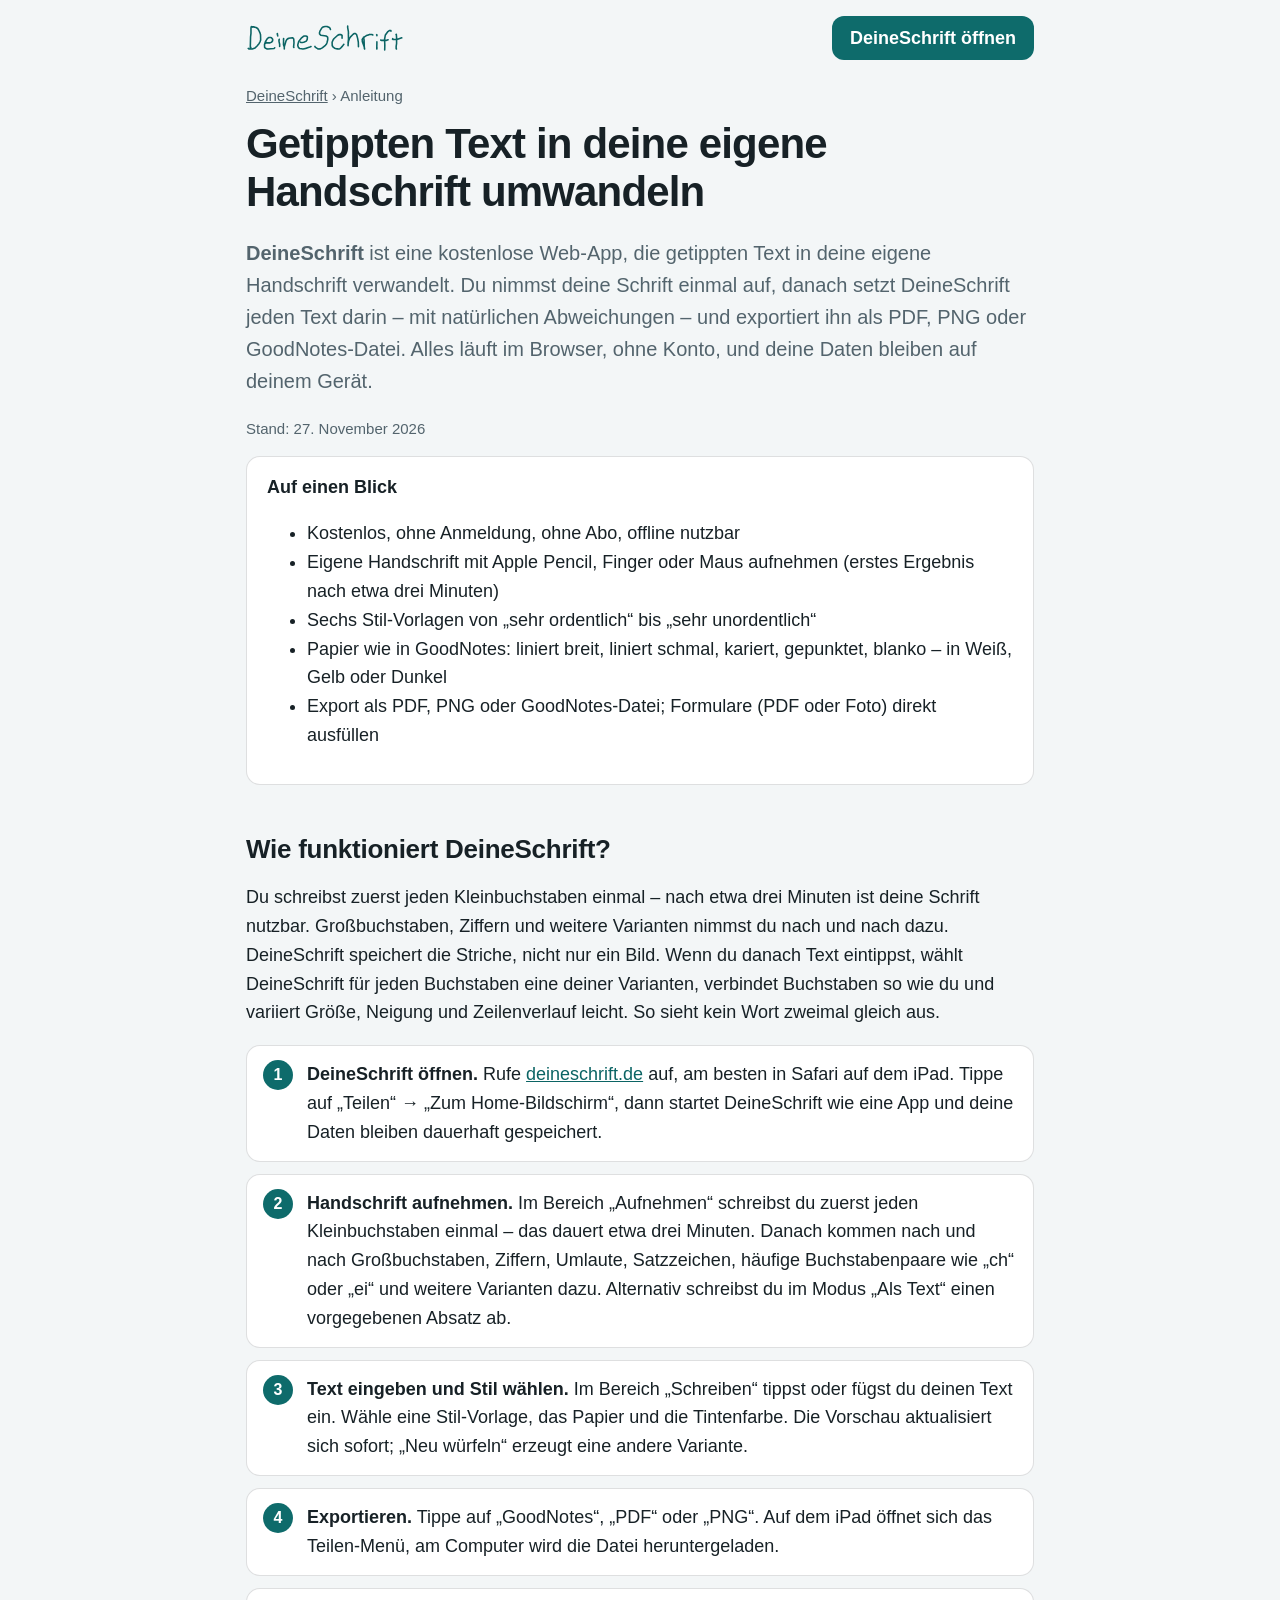
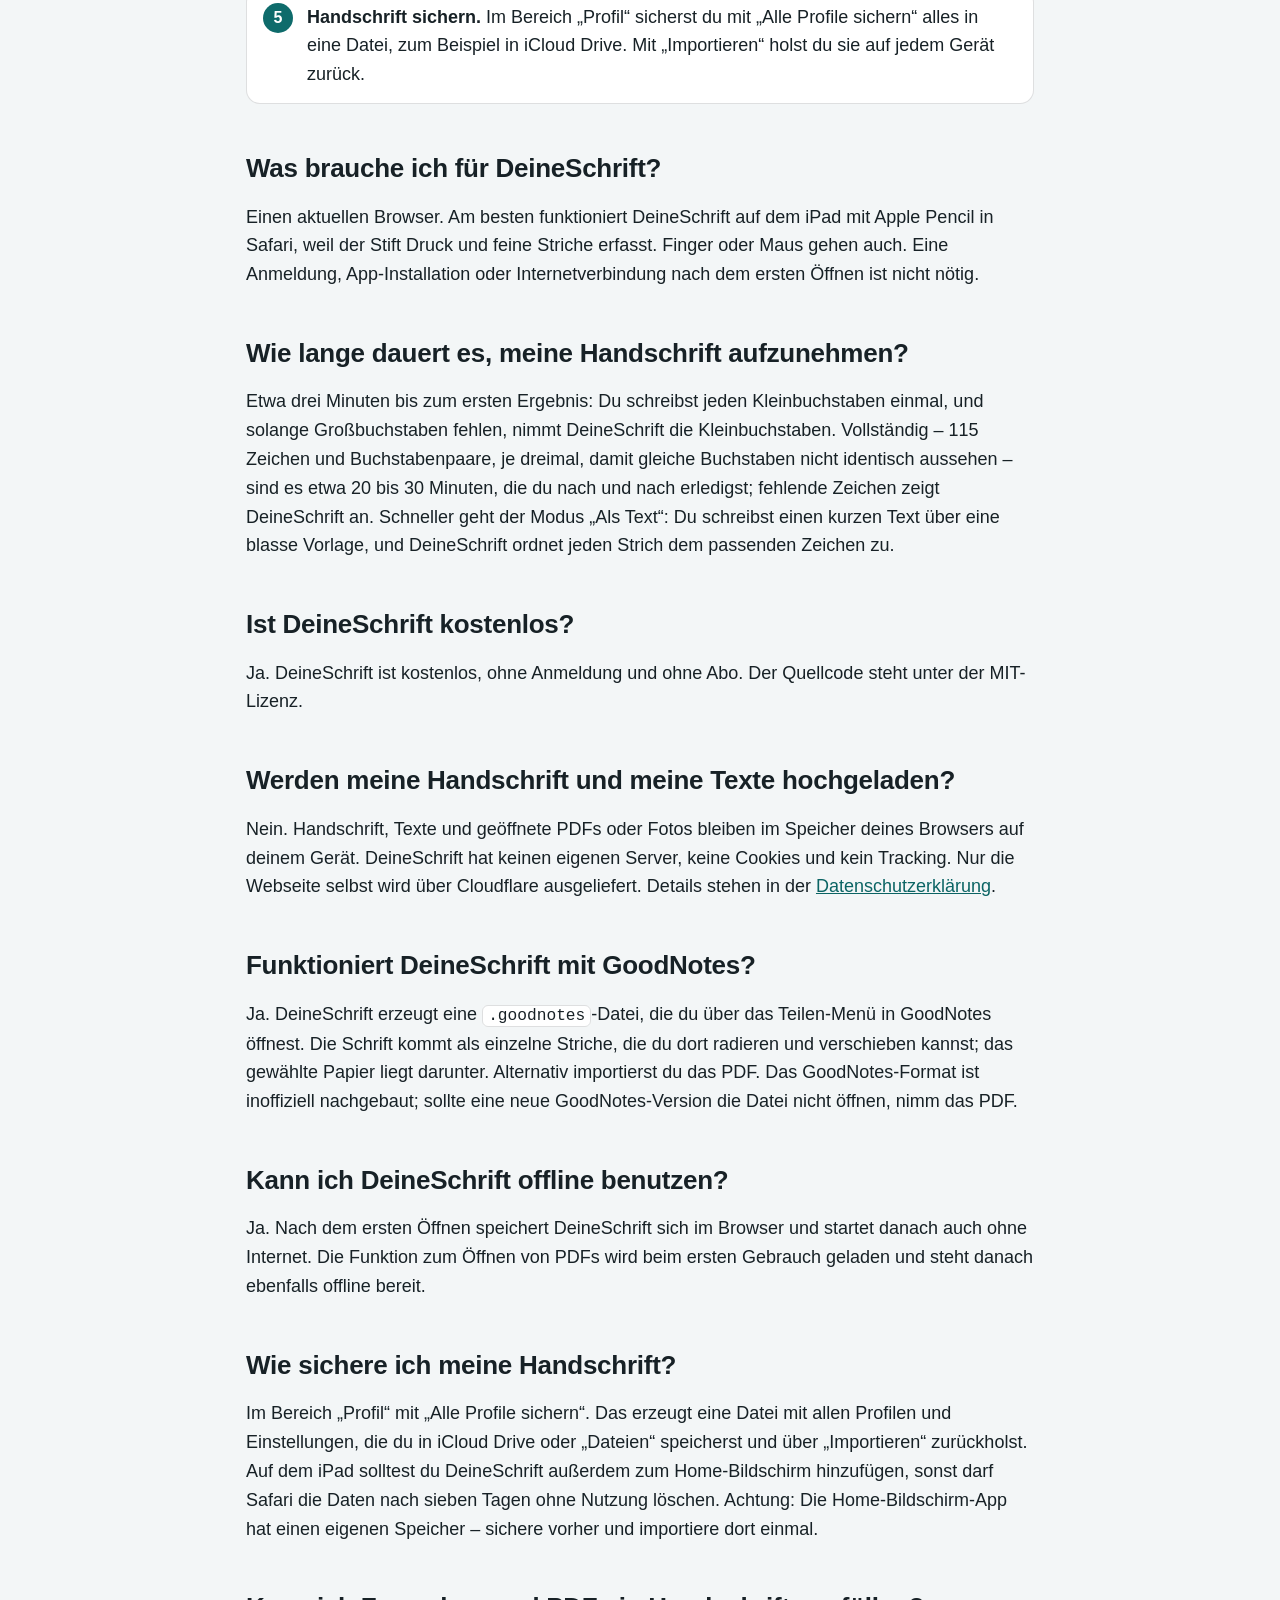
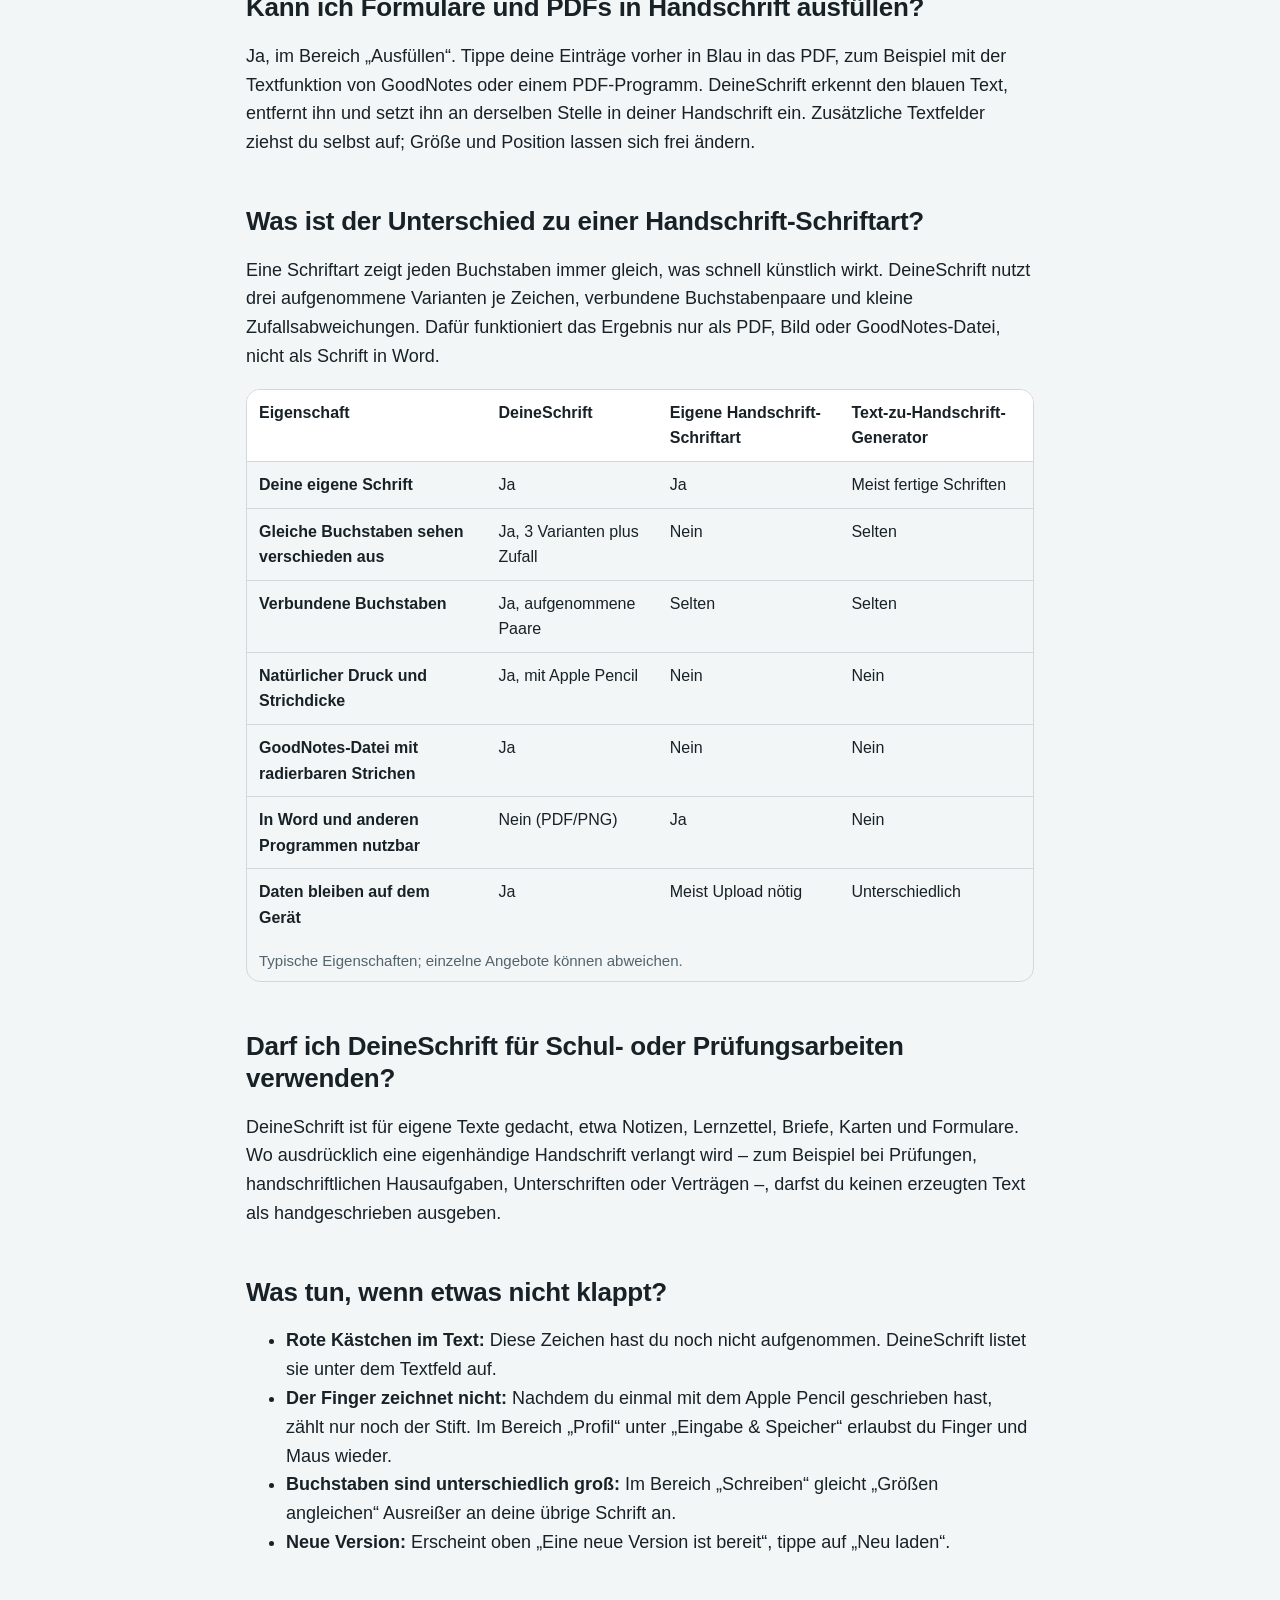
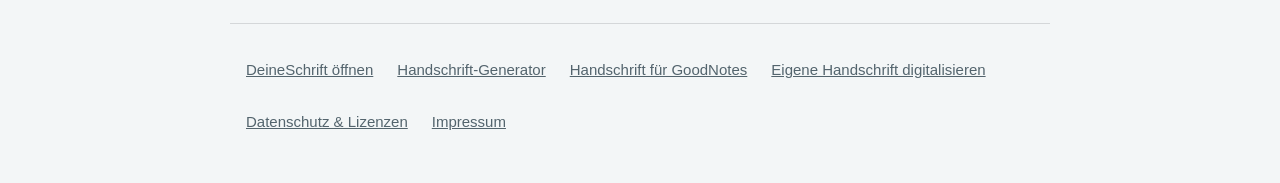
==== commit 1477c57c: "Oberfläche: Handschrift-Logo, „Meine Schriften“ statt Profil, Aufnehmen vor Ausfüllen, Hinweis statt" ====
--- a/anleitung.html
+++ b/anleitung.html
@@ -102,7 +102,7 @@
 </head>
 <body>
   <header class="top">
-    <a class="logo" href="./"><img src="icons/icon-192.png" alt="" width="34" height="34">DeineSchrift</a>
+    <a class="logo" href="./"><svg class="logo-hw" viewBox="0 0 115.4 20.5" role="img" aria-label="DeineSchrift"><path d="M3.9 1.9L3.6 2.2L3.9 1.9L3.6 2.2L3.5 3.3L3.5 6.9L3.2 9.5L3 17.8L3.1 18L3 17.8L3.1 18L3.3 17.8L3.4 17.1M4.7 2.3L4.4 2.1L5.4 2.1L7.2 2.6L8.4 3.3L9.1 4.4L10.1 6.5L10.5 7.8L10.6 11.7L10.2 12.9L9.5 14.2L7.8 16.3L6.5 17.5L4.4 18.3L2.1 18.3L2.5 18.3L1.9 18.2L1.5 17.9M14.2 14.2L14.5 13.8L14.2 14.2L14.5 13.8L17.4 13.8L18.8 13.2L18.5 13.3L19.4 12.3L19.2 12.5L19.4 11.2L18.5 10.1L17.9 9.9L16.7 9.9L16.2 10.1L15.2 11.1L14.2 12.7L14.5 12.5L14.2 12.7L13.4 15L13.5 17.1L13.9 17.6L15.1 18.2L15.8 18.3L20.4 17.9L20.9 17.4M24.2 11.2L24 11.6L24 12.5L24.1 11.4L24 12.7L24.5 14.8L24.5 16.5M23.1 8.7L22.8 7.5L22.8 7L23 8.3L22.8 6.9M27.3 11.2L27.4 10.6L27.3 15.2L27.9 16.9L27.9 18.3L27.9 16.7L29.2 12.3L29.7 11.4L30.5 10.7L30.3 11L31.1 10.5L32.5 10.2L33.9 10.1L34.4 10.4L34.8 10.9L35 13.7L34.7 16.9L34.9 17.1M39.7 13.2L39.8 13.4L40.1 13.5L41.6 13.6L41.1 13.5L42.1 13.4L43.7 12.7L44.2 12.2L44.7 11.2L44.8 9.6L44.4 9.1L44.6 9.2L43.7 8.8L42.5 8.8L41.7 9.2L40.3 10.4L39 12L38.4 12.9L37.8 15.2L37.8 15.9L37.8 15.2L37.8 15.9L38.2 17.1L39.2 18L41.6 18.3L44.1 17.8L42.8 18.1L46.6 16.9L47.5 16.5M61.7 4L61.4 3.2L60.9 2.6L59.2 1.8L57.8 1.8L56.9 2L55.9 2.4L55.4 2.9L54 5.2L53.7 6.2L53.7 7.3L53.7 7L54 7.7L54.2 7.8L53.9 7.5L54.8 8.3L58.5 8.8L59.5 9.4L59.7 10L59.5 9.7L59.7 10L59.7 11.5L59.2 13.5L58.8 14.6L58 15.6L55.7 17.5L54.3 18.2L53 18.3L52.5 18.2L50.5 16.9L50.3 16.4M70.2 10.4L70.2 8.3L69.8 8L69.2 7.7L69.3 7.8L68.1 7.7L66.8 8.4L64.2 10.8L63.6 11.7L62.9 13.4L63 16L63 15.7L63.5 16.8L64.7 17.7L66.8 18.3L66.5 18.2L67.9 18.3L68.6 18.1L69.2 17.6L70.5 16.2L71.5 14.9M74.3 1.5L74.3 2.7L74.8 5.4L74.9 7.5L74.8 7L74.9 11.1L74.6 13.6L74.7 13.3L74.6 15.9L74.6 14.8L74.9 12.7L75.7 10.5L76.4 9.4L78.3 7.5L79.2 7L80 7L80.8 7.7L81.6 10.5L82.1 13.3L82.2 16.6M85.9 9.7L86.3 11.7L86.5 17.7L86.7 18.3L86.5 17.1L85 12.8L85.2 13.3L84.9 11.4L85.3 10.6L86.6 9.4L88 8.5L90.1 7.8L89.7 7.9L90.5 7.7L92 7.7L92.7 8M95.7 13.1L95.6 18.3L95.8 17.5M95.7 8.6L95.7 8.1L95.6 7.8L95.7 8.2L95.6 7.8L95.5 8M106 5.3L106 5L105.8 4.9L106 5.2L106 5L105.7 4.7L104.8 4.8L103.5 5.8L101.9 8L101.3 11.2L101.5 15.4L101.4 19M98.5 11.8L99.1 12L102.4 12L103.9 11.5M109.7 7.7L109.8 7.5L109.7 7.7L109.8 7.5L109.9 7.5L110.1 9.8L110.1 14.4L109.8 16.3L109.8 18L110 18.3M107.3 10.7L107.1 11.1L107.2 10.8L107.1 11.1L107.6 11.4L109.6 11.4L109.1 11.4L110.4 11.3L113.9 10.1" fill="none" stroke="currentColor" stroke-width="1.15" stroke-linecap="round" stroke-linejoin="round"/></svg></a>
     <a class="cta" href="./">DeineSchrift öffnen</a>
   </header>
 
--- a/css/seite.css
+++ b/css/seite.css
@@ -54,3 +54,6 @@
 
 /* Werbeplatz (vorbereitet, standardmäßig verborgen) */
 .ad-slot:not([hidden]) { display: block; max-width: 728px; min-height: 100px; margin: 32px auto; }
+
+/* Logo in echter Handschrift */
+.logo-hw { height: 28px; width: 158px; color: var(--accent, #0b6464); }
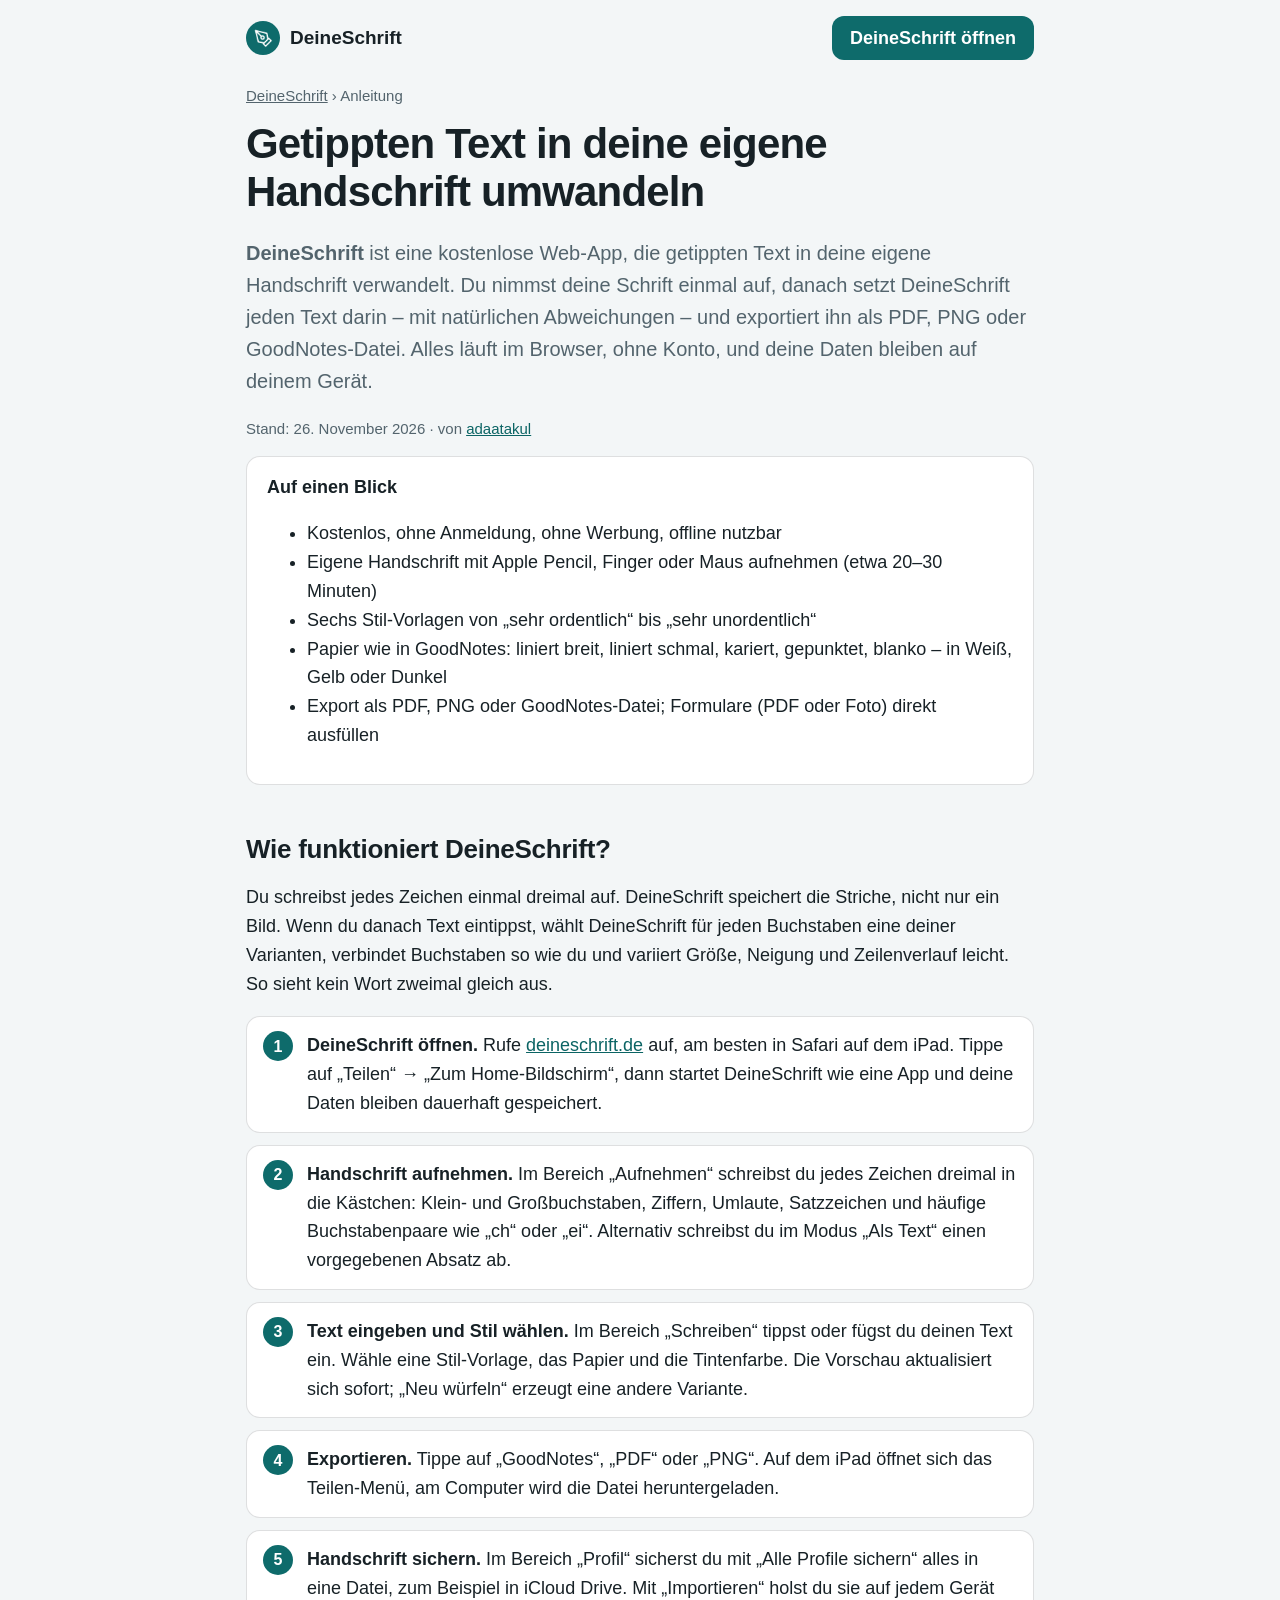
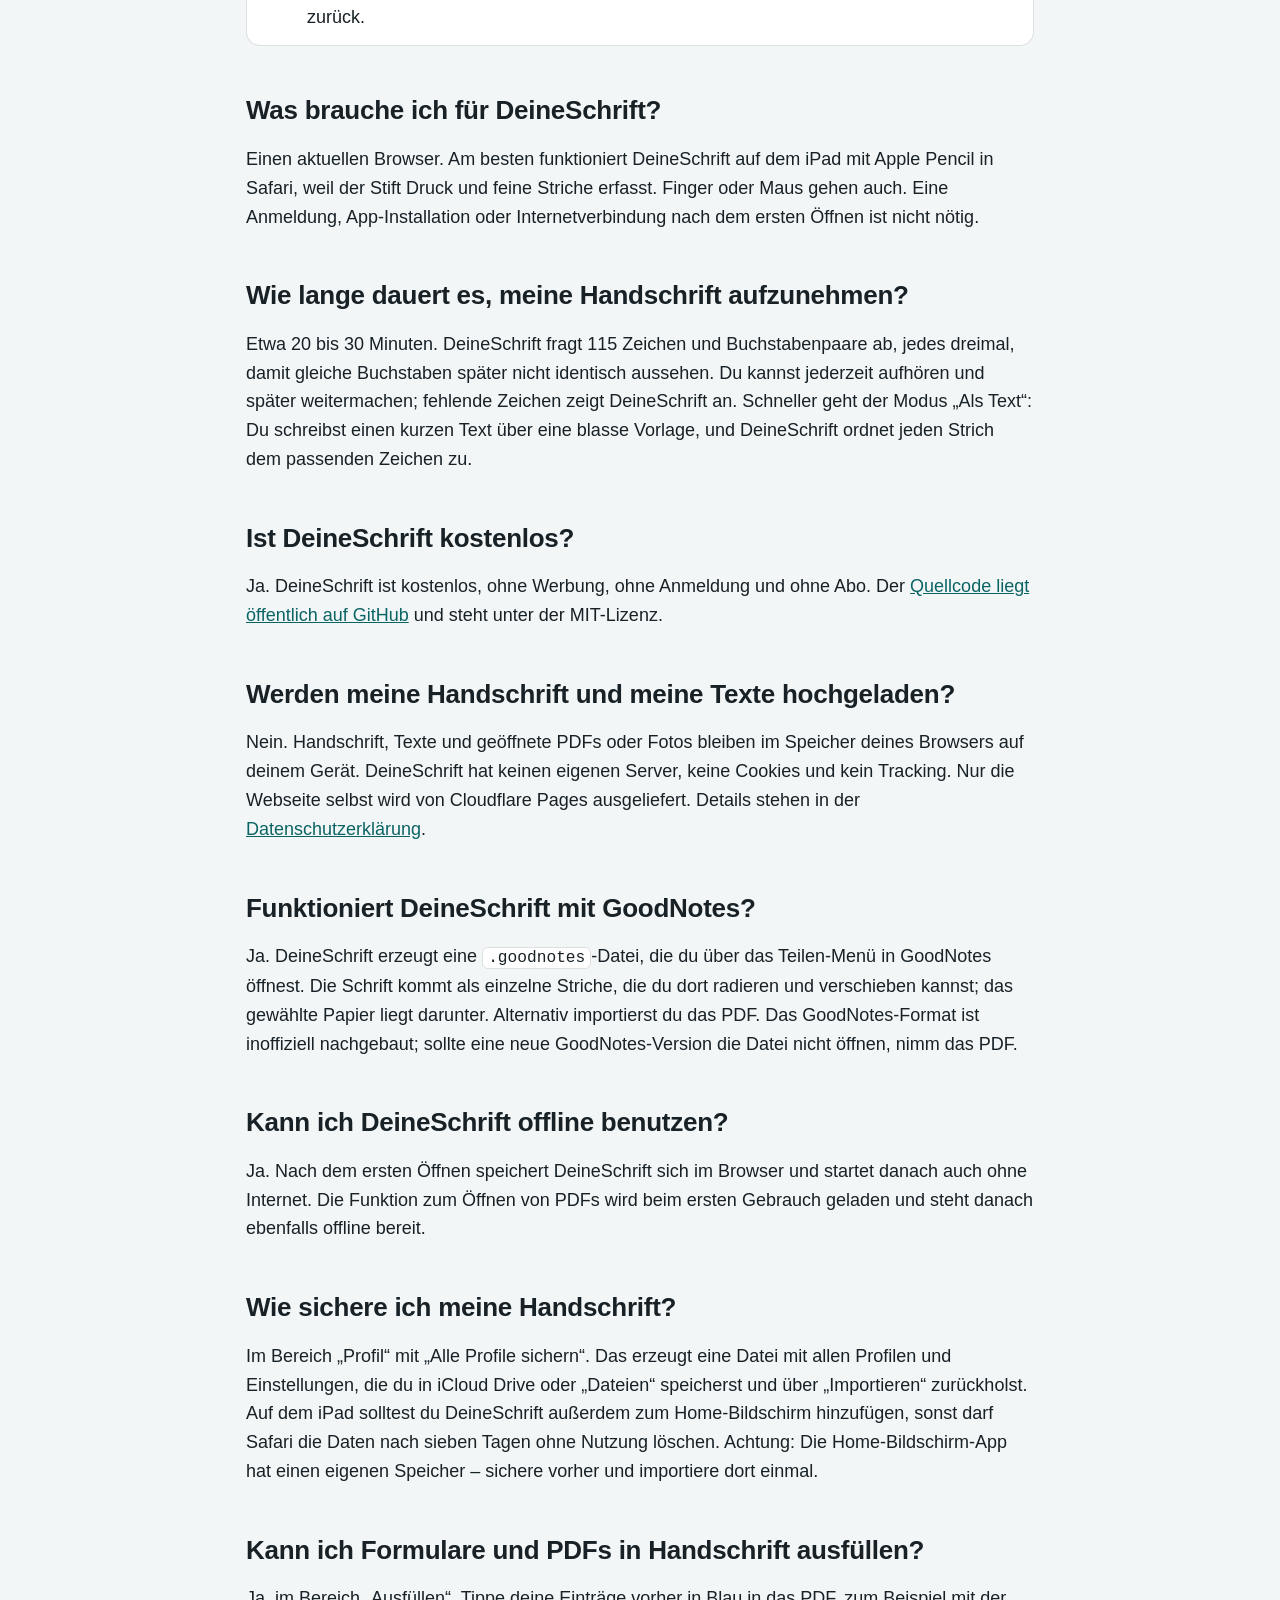
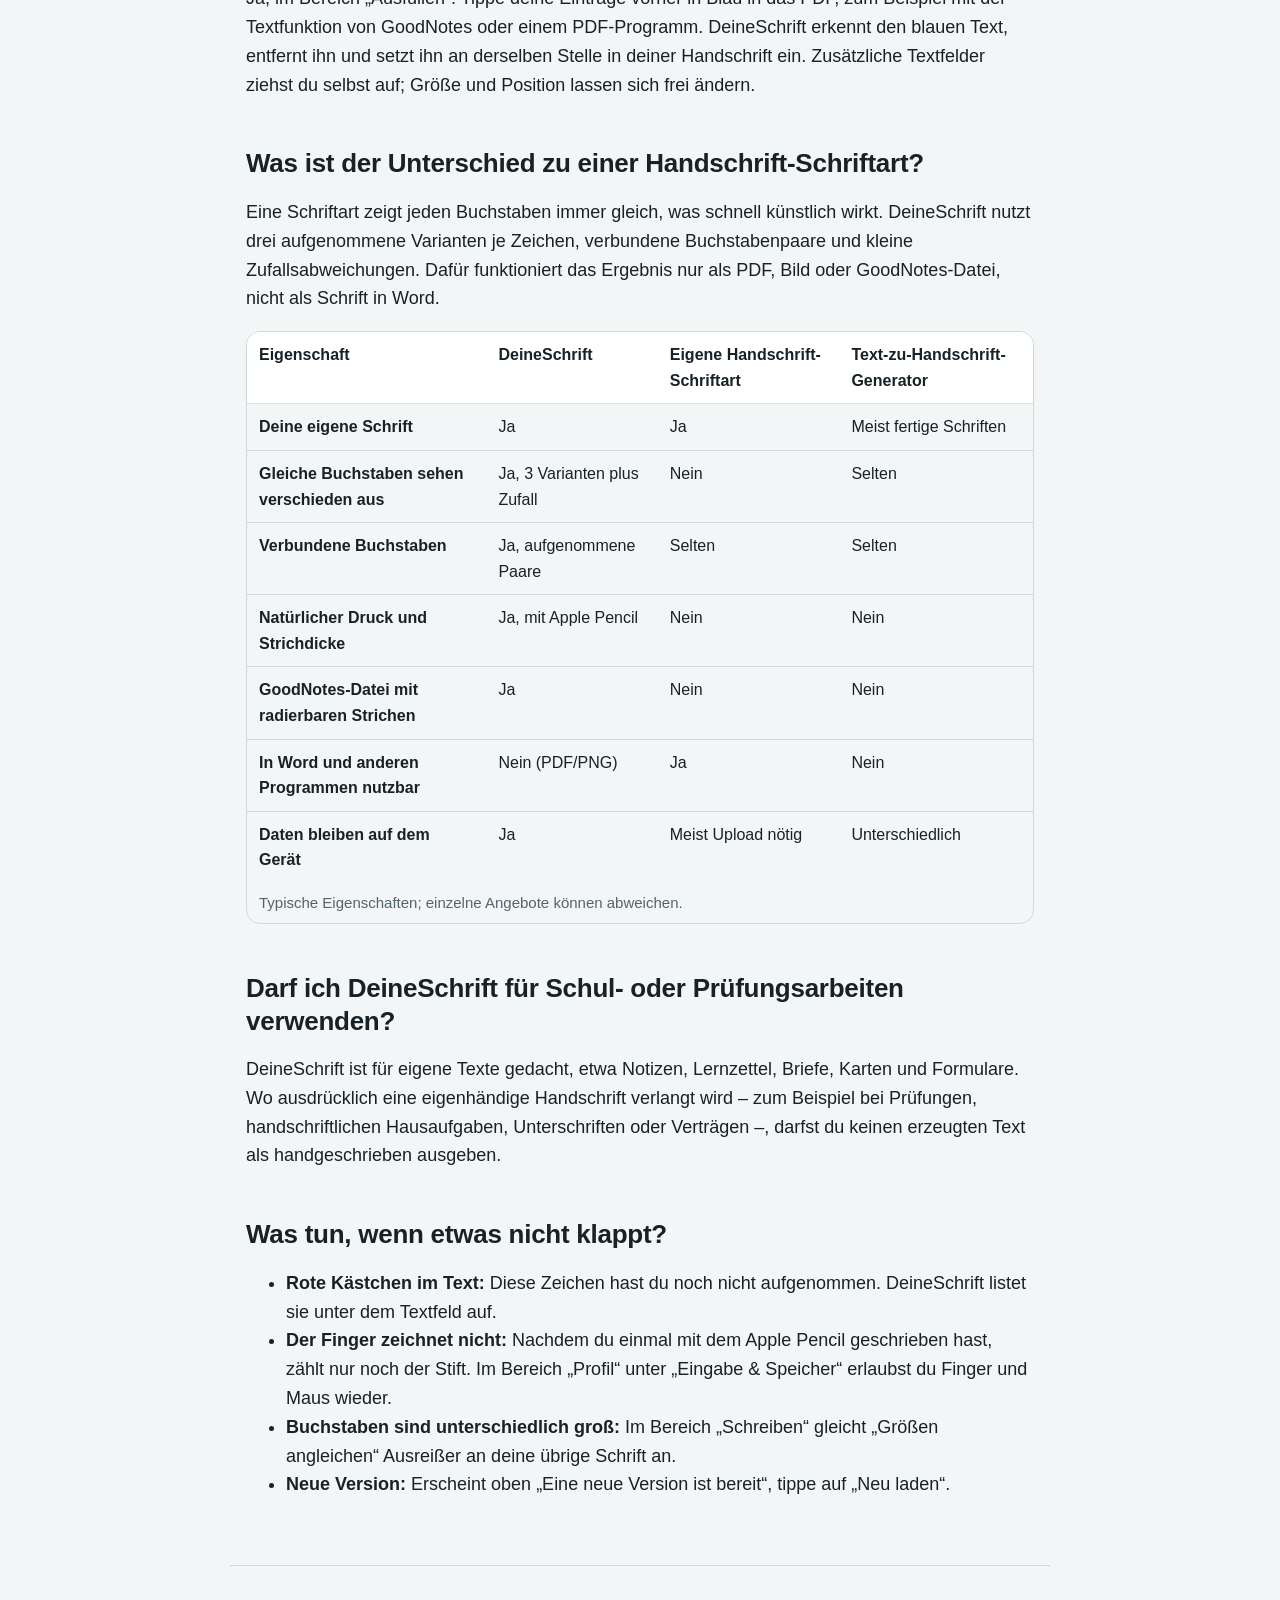
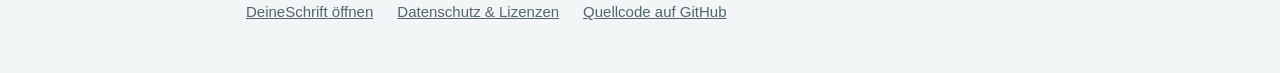
==== commit 8b17a82f: "Add files via upload" ====
--- a/anleitung.html
+++ b/anleitung.html
@@ -1,206 +1,199 @@
-<!doctype html>
-<html lang="de">
-<head>
-  <meta charset="utf-8">
-  <script>/* Nur eine Adresse: www leitet auf die Hauptadresse um (sonst getrennte Speicher für Schrift und Einstellungen) */
-    if (location.hostname === 'www.deineschrift.de') location.replace('https://deineschrift.de' + location.pathname + location.search + location.hash);</script>
-  <meta name="viewport" content="width=device-width, initial-scale=1, viewport-fit=cover">
-  <title>Anleitung: Text in eigene Handschrift umwandeln – DeineSchrift</title>
-  <meta name="description" content="So verwandelst du getippten Text mit DeineSchrift in deine eigene Handschrift: Handschrift aufnehmen, Text eingeben, als PDF, PNG oder GoodNotes exportieren. Mit Antworten auf häufige Fragen.">
-  <link rel="canonical" href="https://deineschrift.de/anleitung">
-  <meta name="robots" content="index, follow, max-snippet:-1, max-image-preview:large">
-  <meta property="og:type" content="article">
-  <meta property="og:locale" content="de_DE">
-  <meta property="og:site_name" content="DeineSchrift">
-  <meta property="og:title" content="Anleitung: Text in deine eigene Handschrift umwandeln">
-  <meta property="og:description" content="In drei Schritten zur eigenen Handschrift als PDF, PNG oder GoodNotes-Datei – kostenlos, ohne Anmeldung, offline nutzbar.">
-  <meta property="og:url" content="https://deineschrift.de/anleitung">
-  <meta property="og:image" content="https://deineschrift.de/icons/og.png">
-  <meta name="twitter:card" content="summary_large_image">
-  <meta name="theme-color" content="#ffffff">
-  <script>try { if (localStorage.getItem('theme') === 'dark') document.documentElement.dataset.theme = 'dark'; } catch (e) {}</script>
-  <link rel="icon" href="icons/icon-192.png">
-  <link rel="apple-touch-icon" href="icons/apple-touch-icon.png">
-  <link rel="stylesheet" href="css/seite.css">
-  <script type="application/ld+json">
-  {
-    "@context": "https://schema.org",
-    "@graph": [
-      {
-        "@type": "WebPage",
-        "@id": "https://deineschrift.de/anleitung#seite",
-        "url": "https://deineschrift.de/anleitung",
-        "name": "Anleitung: Text in eigene Handschrift umwandeln – DeineSchrift",
-        "inLanguage": "de",
-        "datePublished": "2026-11-26",
-        "dateModified": "2026-11-26",
-        "about": { "@id": "https://deineschrift.de/#app" },
-        "author": { "@id": "https://deineschrift.de/#autor" },
-        "breadcrumb": { "@id": "https://deineschrift.de/anleitung#pfad" },
-        "speakable": { "@type": "SpeakableSpecification", "cssSelector": [".kurz"] }
-      },
-      {
-        "@type": "BreadcrumbList",
-        "@id": "https://deineschrift.de/anleitung#pfad",
-        "itemListElement": [
-          { "@type": "ListItem", "position": 1, "name": "DeineSchrift", "item": "https://deineschrift.de/" },
-          { "@type": "ListItem", "position": 2, "name": "Anleitung", "item": "https://deineschrift.de/anleitung" }
-        ]
-      },
-      {
-        "@type": "WebApplication",
-        "@id": "https://deineschrift.de/#app",
-        "name": "DeineSchrift",
-        "url": "https://deineschrift.de/",
-        "applicationCategory": "UtilitiesApplication",
-        "operatingSystem": "Browser",
-        "isAccessibleForFree": true,
-        "offers": { "@type": "Offer", "price": "0", "priceCurrency": "EUR" }
-      },
-      {
-        "@type": "Organization",
-        "@id": "https://deineschrift.de/#autor",
-        "name": "DeineSchrift",
-        "url": "https://deineschrift.de/"
-      },
-      {
-        "@type": "HowTo",
-        "name": "Getippten Text in die eigene Handschrift umwandeln",
-        "description": "Mit DeineSchrift einmal die eigene Handschrift aufnehmen und danach beliebigen Text darin als PDF, PNG oder GoodNotes-Datei ausgeben.",
-        "totalTime": "PT30M",
-        "estimatedCost": { "@type": "MonetaryAmount", "currency": "EUR", "value": "0" },
-        "tool": [
-          { "@type": "HowToTool", "name": "iPad mit Apple Pencil (empfohlen) oder ein anderes Gerät mit Browser" }
-        ],
-        "step": [
-          { "@type": "HowToStep", "position": 1, "name": "DeineSchrift öffnen", "text": "Öffne deineschrift.de im Browser, am besten in Safari auf dem iPad, und füge die Seite zum Home-Bildschirm hinzu.", "url": "https://deineschrift.de/anleitung#schritt-1" },
-          { "@type": "HowToStep", "position": 2, "name": "Handschrift aufnehmen", "text": "Schreibe im Bereich Aufnehmen zuerst jeden Kleinbuchstaben einmal (etwa drei Minuten), danach nach und nach Großbuchstaben, Ziffern und weitere Varianten.", "url": "https://deineschrift.de/anleitung#schritt-2" },
-          { "@type": "HowToStep", "position": 3, "name": "Text eingeben und Stil wählen", "text": "Tippe oder füge im Bereich Schreiben deinen Text ein und wähle Stil-Vorlage, Papier und Tintenfarbe.", "url": "https://deineschrift.de/anleitung#schritt-3" },
-          { "@type": "HowToStep", "position": 4, "name": "Exportieren", "text": "Tippe auf GoodNotes, PDF oder PNG und speichere oder teile die Datei.", "url": "https://deineschrift.de/anleitung#schritt-4" },
-          { "@type": "HowToStep", "position": 5, "name": "Handschrift sichern", "text": "Sichere deine Handschrift im Bereich Profil mit Alle Profile sichern, zum Beispiel in iCloud Drive.", "url": "https://deineschrift.de/anleitung#schritt-5" }
-        ]
-      },
-      {
-        "@type": "FAQPage",
-        "mainEntity": [
-          { "@type": "Question", "name": "Was ist DeineSchrift?", "acceptedAnswer": { "@type": "Answer", "text": "DeineSchrift ist eine kostenlose Web-App, die getippten Text in deine eigene Handschrift verwandelt. Du nimmst deine Schrift einmal auf, danach setzt DeineSchrift jeden Text darin – mit natürlichen Abweichungen – und exportiert ihn als PDF, PNG oder GoodNotes-Datei. Alles läuft im Browser, ohne Konto." } },
-          { "@type": "Question", "name": "Was brauche ich für DeineSchrift?", "acceptedAnswer": { "@type": "Answer", "text": "Einen aktuellen Browser. Am besten funktioniert DeineSchrift auf dem iPad mit Apple Pencil in Safari, weil der Stift Druck und feine Striche erfasst. Finger oder Maus gehen auch. Eine Anmeldung, App-Installation oder Internetverbindung nach dem ersten Öffnen ist nicht nötig." } },
-          { "@type": "Question", "name": "Wie lange dauert es, meine Handschrift aufzunehmen?", "acceptedAnswer": { "@type": "Answer", "text": "Etwa drei Minuten bis zum ersten Ergebnis: Du schreibst jeden Kleinbuchstaben einmal, Großbuchstaben nimmt DeineSchrift so lange aus den Kleinbuchstaben. Vollständig mit allen 115 Zeichen, Paaren und drei Varianten je Zeichen sind es etwa 20 bis 30 Minuten, die du nach und nach erledigen kannst." } },
-          { "@type": "Question", "name": "Ist DeineSchrift kostenlos?", "acceptedAnswer": { "@type": "Answer", "text": "Ja. DeineSchrift ist kostenlos, ohne Anmeldung und ohne Abo." } },
-          { "@type": "Question", "name": "Werden meine Handschrift und meine Texte hochgeladen?", "acceptedAnswer": { "@type": "Answer", "text": "Nein. Handschrift, Texte und geöffnete PDFs oder Fotos bleiben im Speicher deines Browsers auf deinem Gerät. DeineSchrift hat keinen eigenen Server, keine Cookies und kein Tracking. Nur die Webseite selbst wird über Cloudflare ausgeliefert." } },
-          { "@type": "Question", "name": "Funktioniert DeineSchrift mit GoodNotes?", "acceptedAnswer": { "@type": "Answer", "text": "Ja. DeineSchrift erzeugt eine .goodnotes-Datei, die du über das Teilen-Menü in GoodNotes öffnest. Die Schrift kommt als einzelne Striche, die du dort radieren und verschieben kannst; das gewählte Papier liegt darunter. Alternativ importierst du das PDF. Das GoodNotes-Format ist inoffiziell nachgebaut." } },
-          { "@type": "Question", "name": "Kann ich DeineSchrift offline benutzen?", "acceptedAnswer": { "@type": "Answer", "text": "Ja. Nach dem ersten Öffnen speichert DeineSchrift sich im Browser und startet danach auch ohne Internet. Die Funktion zum Öffnen von PDFs wird beim ersten Gebrauch geladen und steht danach ebenfalls offline bereit." } },
-          { "@type": "Question", "name": "Wie sichere ich meine Handschrift?", "acceptedAnswer": { "@type": "Answer", "text": "Im Tab Profil mit Alle Profile sichern. Das erzeugt eine Datei mit allen Profilen und Einstellungen, die du in iCloud Drive oder Dateien speicherst und über Importieren zurückholst. Auf dem iPad solltest du DeineSchrift außerdem zum Home-Bildschirm hinzufügen, sonst darf Safari die Daten nach sieben Tagen ohne Nutzung löschen." } },
-          { "@type": "Question", "name": "Kann ich Formulare und PDFs in Handschrift ausfüllen?", "acceptedAnswer": { "@type": "Answer", "text": "Ja, im Bereich Ausfüllen. Tippe deine Einträge vorher in Blau in das PDF. DeineSchrift erkennt den blauen Text, entfernt ihn und setzt ihn an derselben Stelle in deiner Handschrift ein. Zusätzliche Textfelder ziehst du selbst auf." } },
-          { "@type": "Question", "name": "Was ist der Unterschied zu einer Handschrift-Schriftart?", "acceptedAnswer": { "@type": "Answer", "text": "Eine Schriftart zeigt jeden Buchstaben immer gleich, was schnell künstlich wirkt. DeineSchrift nutzt drei aufgenommene Varianten je Zeichen, verbundene Buchstabenpaare und kleine Zufallsabweichungen bei Größe, Neigung, Abstand und Zeilenverlauf. Dafür funktioniert das Ergebnis nur als PDF, Bild oder GoodNotes-Datei, nicht als Schrift in Word." } },
-          { "@type": "Question", "name": "Darf ich DeineSchrift für Schul- oder Prüfungsarbeiten verwenden?", "acceptedAnswer": { "@type": "Answer", "text": "DeineSchrift ist für eigene Texte gedacht, etwa Notizen, Lernzettel, Briefe, Karten und Formulare. Wo ausdrücklich eine eigenhändige Handschrift verlangt wird, zum Beispiel bei Prüfungen, handschriftlichen Hausaufgaben, Unterschriften oder Verträgen, darfst du keinen erzeugten Text als handgeschrieben ausgeben." } }
-        ]
-      }
-    ]
-  }
-  </script>
-</head>
-<body>
-  <header class="top">
-    <a class="logo" href="./"><svg class="logo-hw" viewBox="0 0 115.4 20.5" role="img" aria-label="DeineSchrift"><path d="M3.9 1.9L3.6 2.2L3.9 1.9L3.6 2.2L3.5 3.3L3.5 6.9L3.2 9.5L3 17.8L3.1 18L3 17.8L3.1 18L3.3 17.8L3.4 17.1M4.7 2.3L4.4 2.1L5.4 2.1L7.2 2.6L8.4 3.3L9.1 4.4L10.1 6.5L10.5 7.8L10.6 11.7L10.2 12.9L9.5 14.2L7.8 16.3L6.5 17.5L4.4 18.3L2.1 18.3L2.5 18.3L1.9 18.2L1.5 17.9M14.2 14.2L14.5 13.8L14.2 14.2L14.5 13.8L17.4 13.8L18.8 13.2L18.5 13.3L19.4 12.3L19.2 12.5L19.4 11.2L18.5 10.1L17.9 9.9L16.7 9.9L16.2 10.1L15.2 11.1L14.2 12.7L14.5 12.5L14.2 12.7L13.4 15L13.5 17.1L13.9 17.6L15.1 18.2L15.8 18.3L20.4 17.9L20.9 17.4M24.2 11.2L24 11.6L24 12.5L24.1 11.4L24 12.7L24.5 14.8L24.5 16.5M23.1 8.7L22.8 7.5L22.8 7L23 8.3L22.8 6.9M27.3 11.2L27.4 10.6L27.3 15.2L27.9 16.9L27.9 18.3L27.9 16.7L29.2 12.3L29.7 11.4L30.5 10.7L30.3 11L31.1 10.5L32.5 10.2L33.9 10.1L34.4 10.4L34.8 10.9L35 13.7L34.7 16.9L34.9 17.1M39.7 13.2L39.8 13.4L40.1 13.5L41.6 13.6L41.1 13.5L42.1 13.4L43.7 12.7L44.2 12.2L44.7 11.2L44.8 9.6L44.4 9.1L44.6 9.2L43.7 8.8L42.5 8.8L41.7 9.2L40.3 10.4L39 12L38.4 12.9L37.8 15.2L37.8 15.9L37.8 15.2L37.8 15.9L38.2 17.1L39.2 18L41.6 18.3L44.1 17.8L42.8 18.1L46.6 16.9L47.5 16.5M61.7 4L61.4 3.2L60.9 2.6L59.2 1.8L57.8 1.8L56.9 2L55.9 2.4L55.4 2.9L54 5.2L53.7 6.2L53.7 7.3L53.7 7L54 7.7L54.2 7.8L53.9 7.5L54.8 8.3L58.5 8.8L59.5 9.4L59.7 10L59.5 9.7L59.7 10L59.7 11.5L59.2 13.5L58.8 14.6L58 15.6L55.7 17.5L54.3 18.2L53 18.3L52.5 18.2L50.5 16.9L50.3 16.4M70.2 10.4L70.2 8.3L69.8 8L69.2 7.7L69.3 7.8L68.1 7.7L66.8 8.4L64.2 10.8L63.6 11.7L62.9 13.4L63 16L63 15.7L63.5 16.8L64.7 17.7L66.8 18.3L66.5 18.2L67.9 18.3L68.6 18.1L69.2 17.6L70.5 16.2L71.5 14.9M74.3 1.5L74.3 2.7L74.8 5.4L74.9 7.5L74.8 7L74.9 11.1L74.6 13.6L74.7 13.3L74.6 15.9L74.6 14.8L74.9 12.7L75.7 10.5L76.4 9.4L78.3 7.5L79.2 7L80 7L80.8 7.7L81.6 10.5L82.1 13.3L82.2 16.6M85.9 9.7L86.3 11.7L86.5 17.7L86.7 18.3L86.5 17.1L85 12.8L85.2 13.3L84.9 11.4L85.3 10.6L86.6 9.4L88 8.5L90.1 7.8L89.7 7.9L90.5 7.7L92 7.7L92.7 8M95.7 13.1L95.6 18.3L95.8 17.5M95.7 8.6L95.7 8.1L95.6 7.8L95.7 8.2L95.6 7.8L95.5 8M106 5.3L106 5L105.8 4.9L106 5.2L106 5L105.7 4.7L104.8 4.8L103.5 5.8L101.9 8L101.3 11.2L101.5 15.4L101.4 19M98.5 11.8L99.1 12L102.4 12L103.9 11.5M109.7 7.7L109.8 7.5L109.7 7.7L109.8 7.5L109.9 7.5L110.1 9.8L110.1 14.4L109.8 16.3L109.8 18L110 18.3M107.3 10.7L107.1 11.1L107.2 10.8L107.1 11.1L107.6 11.4L109.6 11.4L109.1 11.4L110.4 11.3L113.9 10.1" fill="none" stroke="currentColor" stroke-width="1.15" stroke-linecap="round" stroke-linejoin="round"/></svg></a>
-    <a class="cta" href="./">DeineSchrift öffnen</a>
-  </header>
-
-  <main>
-    <nav class="crumbs" aria-label="Pfad"><a href="./">DeineSchrift</a> › Anleitung</nav>
-    <article>
-      <h1>Getippten Text in deine eigene Handschrift umwandeln</h1>
-      <p class="lead kurz"><strong>DeineSchrift</strong> ist eine kostenlose Web-App, die getippten Text in deine eigene Handschrift verwandelt. Du nimmst deine Schrift einmal auf, danach setzt DeineSchrift jeden Text darin – mit natürlichen Abweichungen – und exportiert ihn als PDF, PNG oder GoodNotes-Datei. Alles läuft im Browser, ohne Konto, und deine Daten bleiben auf deinem Gerät.</p>
-      <p class="stand">Stand: 27. November 2026</p>
-
-      <div class="kasten">
-        <strong>Auf einen Blick</strong>
-        <ul>
-          <li>Kostenlos, ohne Anmeldung, ohne Abo, offline nutzbar</li>
-          <li>Eigene Handschrift mit Apple Pencil, Finger oder Maus aufnehmen (erstes Ergebnis nach etwa drei Minuten)</li>
-          <li>Sechs Stil-Vorlagen von „sehr ordentlich“ bis „sehr unordentlich“</li>
-          <li>Papier wie in GoodNotes: liniert breit, liniert schmal, kariert, gepunktet, blanko – in Weiß, Gelb oder Dunkel</li>
-          <li>Export als PDF, PNG oder GoodNotes-Datei; Formulare (PDF oder Foto) direkt ausfüllen</li>
-        </ul>
-      </div>
-
-      <h2 id="so-gehts">Wie funktioniert DeineSchrift?</h2>
-      <p class="kurz">Du schreibst zuerst jeden Kleinbuchstaben einmal – nach etwa drei Minuten ist deine Schrift nutzbar. Großbuchstaben, Ziffern und weitere Varianten nimmst du nach und nach dazu. DeineSchrift speichert die Striche, nicht nur ein Bild. Wenn du danach Text eintippst, wählt DeineSchrift für jeden Buchstaben eine deiner Varianten, verbindet Buchstaben so wie du und variiert Größe, Neigung und Zeilenverlauf leicht. So sieht kein Wort zweimal gleich aus.</p>
-      <ol class="schritte">
-        <li id="schritt-1"><strong>DeineSchrift öffnen.</strong> Rufe <a href="./">deineschrift.de</a> auf, am besten in Safari auf dem iPad. Tippe auf „Teilen“ → „Zum Home-Bildschirm“, dann startet DeineSchrift wie eine App und deine Daten bleiben dauerhaft gespeichert.</li>
-        <li id="schritt-2"><strong>Handschrift aufnehmen.</strong> Im Bereich „Aufnehmen“ schreibst du zuerst jeden Kleinbuchstaben einmal – das dauert etwa drei Minuten. Danach kommen nach und nach Großbuchstaben, Ziffern, Umlaute, Satzzeichen, häufige Buchstabenpaare wie „ch“ oder „ei“ und weitere Varianten dazu. Alternativ schreibst du im Modus „Als Text“ einen vorgegebenen Absatz ab.</li>
-        <li id="schritt-3"><strong>Text eingeben und Stil wählen.</strong> Im Bereich „Schreiben“ tippst oder fügst du deinen Text ein. Wähle eine Stil-Vorlage, das Papier und die Tintenfarbe. Die Vorschau aktualisiert sich sofort; „Neu würfeln“ erzeugt eine andere Variante.</li>
-        <li id="schritt-4"><strong>Exportieren.</strong> Tippe auf „GoodNotes“, „PDF“ oder „PNG“. Auf dem iPad öffnet sich das Teilen-Menü, am Computer wird die Datei heruntergeladen.</li>
-        <li id="schritt-5"><strong>Handschrift sichern.</strong> Im Bereich „Profil“ sicherst du mit „Alle Profile sichern“ alles in eine Datei, zum Beispiel in iCloud Drive. Mit „Importieren“ holst du sie auf jedem Gerät zurück.</li>
-      </ol>
-
-      <h2 id="voraussetzungen">Was brauche ich für DeineSchrift?</h2>
-      <p class="kurz">Einen aktuellen Browser. Am besten funktioniert DeineSchrift auf dem iPad mit Apple Pencil in Safari, weil der Stift Druck und feine Striche erfasst. Finger oder Maus gehen auch. Eine Anmeldung, App-Installation oder Internetverbindung nach dem ersten Öffnen ist nicht nötig.</p>
-
-      <h2 id="dauer">Wie lange dauert es, meine Handschrift aufzunehmen?</h2>
-      <p>Etwa drei Minuten bis zum ersten Ergebnis: Du schreibst jeden Kleinbuchstaben einmal, und solange Großbuchstaben fehlen, nimmt DeineSchrift die Kleinbuchstaben. Vollständig – 115 Zeichen und Buchstabenpaare, je dreimal, damit gleiche Buchstaben nicht identisch aussehen – sind es etwa 20 bis 30 Minuten, die du nach und nach erledigst; fehlende Zeichen zeigt DeineSchrift an. Schneller geht der Modus „Als Text“: Du schreibst einen kurzen Text über eine blasse Vorlage, und DeineSchrift ordnet jeden Strich dem passenden Zeichen zu.</p>
-
-      <h2 id="kosten">Ist DeineSchrift kostenlos?</h2>
-      <p>Ja. DeineSchrift ist kostenlos, ohne Anmeldung und ohne Abo. Der Quellcode steht unter der MIT-Lizenz.</p>
-
-      <h2 id="datenschutz">Werden meine Handschrift und meine Texte hochgeladen?</h2>
-      <p>Nein. Handschrift, Texte und geöffnete PDFs oder Fotos bleiben im Speicher deines Browsers auf deinem Gerät. DeineSchrift hat keinen eigenen Server, keine Cookies und kein Tracking. Nur die Webseite selbst wird über Cloudflare ausgeliefert. Details stehen in der <a href="datenschutz">Datenschutzerklärung</a>.</p>
-
-      <h2 id="goodnotes">Funktioniert DeineSchrift mit GoodNotes?</h2>
-      <p>Ja. DeineSchrift erzeugt eine <code>.goodnotes</code>-Datei, die du über das Teilen-Menü in GoodNotes öffnest. Die Schrift kommt als einzelne Striche, die du dort radieren und verschieben kannst; das gewählte Papier liegt darunter. Alternativ importierst du das PDF. Das GoodNotes-Format ist inoffiziell nachgebaut; sollte eine neue GoodNotes-Version die Datei nicht öffnen, nimm das PDF.</p>
-
-      <h2 id="offline">Kann ich DeineSchrift offline benutzen?</h2>
-      <p>Ja. Nach dem ersten Öffnen speichert DeineSchrift sich im Browser und startet danach auch ohne Internet. Die Funktion zum Öffnen von PDFs wird beim ersten Gebrauch geladen und steht danach ebenfalls offline bereit.</p>
-
-      <h2 id="sichern">Wie sichere ich meine Handschrift?</h2>
-      <p>Im Bereich „Profil“ mit „Alle Profile sichern“. Das erzeugt eine Datei mit allen Profilen und Einstellungen, die du in iCloud Drive oder „Dateien“ speicherst und über „Importieren“ zurückholst. Auf dem iPad solltest du DeineSchrift außerdem zum Home-Bildschirm hinzufügen, sonst darf Safari die Daten nach sieben Tagen ohne Nutzung löschen. Achtung: Die Home-Bildschirm-App hat einen eigenen Speicher – sichere vorher und importiere dort einmal.</p>
-
-      <h2 id="formulare">Kann ich Formulare und PDFs in Handschrift ausfüllen?</h2>
-      <p>Ja, im Bereich „Ausfüllen“. Tippe deine Einträge vorher in Blau in das PDF, zum Beispiel mit der Textfunktion von GoodNotes oder einem PDF-Programm. DeineSchrift erkennt den blauen Text, entfernt ihn und setzt ihn an derselben Stelle in deiner Handschrift ein. Zusätzliche Textfelder ziehst du selbst auf; Größe und Position lassen sich frei ändern.</p>
-
-      <h2 id="vergleich">Was ist der Unterschied zu einer Handschrift-Schriftart?</h2>
-      <p class="kurz">Eine Schriftart zeigt jeden Buchstaben immer gleich, was schnell künstlich wirkt. DeineSchrift nutzt drei aufgenommene Varianten je Zeichen, verbundene Buchstabenpaare und kleine Zufallsabweichungen. Dafür funktioniert das Ergebnis nur als PDF, Bild oder GoodNotes-Datei, nicht als Schrift in Word.</p>
-      <div class="tabelle" role="region" aria-label="Tabelle, seitlich scrollbar" tabindex="0">
-        <table>
-          <caption class="stand" style="caption-side: bottom; padding: 8px 12px; text-align: left;">Typische Eigenschaften; einzelne Angebote können abweichen.</caption>
-          <thead>
-            <tr><th scope="col">Eigenschaft</th><th scope="col">DeineSchrift</th><th scope="col">Eigene Handschrift-Schriftart</th><th scope="col">Text-zu-Handschrift-Generator</th></tr>
-          </thead>
-          <tbody>
-            <tr><th scope="row">Deine eigene Schrift</th><td>Ja</td><td>Ja</td><td>Meist fertige Schriften</td></tr>
-            <tr><th scope="row">Gleiche Buchstaben sehen verschieden aus</th><td>Ja, 3 Varianten plus Zufall</td><td>Nein</td><td>Selten</td></tr>
-            <tr><th scope="row">Verbundene Buchstaben</th><td>Ja, aufgenommene Paare</td><td>Selten</td><td>Selten</td></tr>
-            <tr><th scope="row">Natürlicher Druck und Strichdicke</th><td>Ja, mit Apple Pencil</td><td>Nein</td><td>Nein</td></tr>
-            <tr><th scope="row">GoodNotes-Datei mit radierbaren Strichen</th><td>Ja</td><td>Nein</td><td>Nein</td></tr>
-            <tr><th scope="row">In Word und anderen Programmen nutzbar</th><td>Nein (PDF/PNG)</td><td>Ja</td><td>Nein</td></tr>
-            <tr><th scope="row">Daten bleiben auf dem Gerät</th><td>Ja</td><td>Meist Upload nötig</td><td>Unterschiedlich</td></tr>
-          </tbody>
-        </table>
-      </div>
-
-      <h2 id="pruefungen">Darf ich DeineSchrift für Schul- oder Prüfungsarbeiten verwenden?</h2>
-      <p class="kurz">DeineSchrift ist für eigene Texte gedacht, etwa Notizen, Lernzettel, Briefe, Karten und Formulare. Wo ausdrücklich eine eigenhändige Handschrift verlangt wird – zum Beispiel bei Prüfungen, handschriftlichen Hausaufgaben, Unterschriften oder Verträgen –, darfst du keinen erzeugten Text als handgeschrieben ausgeben.</p>
-
-      <h2 id="probleme">Was tun, wenn etwas nicht klappt?</h2>
-      <ul>
-        <li><strong>Rote Kästchen im Text:</strong> Diese Zeichen hast du noch nicht aufgenommen. DeineSchrift listet sie unter dem Textfeld auf.</li>
-        <li><strong>Der Finger zeichnet nicht:</strong> Nachdem du einmal mit dem Apple Pencil geschrieben hast, zählt nur noch der Stift. Im Bereich „Profil“ unter „Eingabe &amp; Speicher“ erlaubst du Finger und Maus wieder.</li>
-        <li><strong>Buchstaben sind unterschiedlich groß:</strong> Im Bereich „Schreiben“ gleicht „Größen angleichen“ Ausreißer an deine übrige Schrift an.</li>
-        <li><strong>Neue Version:</strong> Erscheint oben „Eine neue Version ist bereit“, tippe auf „Neu laden“.</li>
-      </ul>
-    </article>
-  </main>
-
-  <!-- Werbeplatz: bleibt unsichtbar (hidden), bis ein Werbenetzwerk eingebunden ist. Nie in Editor, Vorschau, Aufnahme oder Export. -->
-  <aside class="ad-slot" aria-label="Anzeige" hidden></aside>
-
-  <footer>
-    <a href="./">DeineSchrift öffnen</a>
-    <a href="handschrift-generator">Handschrift-Generator</a>
-    <a href="goodnotes-handschrift">Handschrift für GoodNotes</a>
-    <a href="eigene-handschrift-digitalisieren">Eigene Handschrift digitalisieren</a>
-    <a href="datenschutz">Datenschutz &amp; Lizenzen</a>
-    <a href="impressum">Impressum</a>
-  </footer>
-</body>
-</html>
+<!doctype html>
+<html lang="de">
+<head>
+  <meta charset="utf-8">
+  <script>/* Nur eine Adresse: www leitet auf die Hauptadresse um (sonst getrennte Speicher für Schrift und Einstellungen) */
+    if (location.hostname === 'www.deineschrift.de') location.replace('https://deineschrift.de' + location.pathname + location.search + location.hash);</script>
+  <meta name="viewport" content="width=device-width, initial-scale=1, viewport-fit=cover">
+  <title>Anleitung: Text in eigene Handschrift umwandeln – DeineSchrift</title>
+  <meta name="description" content="So verwandelst du getippten Text mit DeineSchrift in deine eigene Handschrift: Handschrift aufnehmen, Text eingeben, als PDF, PNG oder GoodNotes exportieren. Mit Antworten auf häufige Fragen.">
+  <link rel="canonical" href="https://deineschrift.de/anleitung">
+  <meta name="robots" content="index, follow, max-snippet:-1, max-image-preview:large">
+  <meta property="og:type" content="article">
+  <meta property="og:locale" content="de_DE">
+  <meta property="og:site_name" content="DeineSchrift">
+  <meta property="og:title" content="Anleitung: Text in deine eigene Handschrift umwandeln">
+  <meta property="og:description" content="In drei Schritten zur eigenen Handschrift als PDF, PNG oder GoodNotes-Datei – kostenlos, ohne Anmeldung, offline nutzbar.">
+  <meta property="og:url" content="https://deineschrift.de/anleitung">
+  <meta property="og:image" content="https://deineschrift.de/icons/og.png">
+  <meta name="twitter:card" content="summary_large_image">
+  <meta name="theme-color" content="#0e0f13">
+  <link rel="icon" href="icons/icon-192.png">
+  <link rel="apple-touch-icon" href="icons/apple-touch-icon.png">
+  <link rel="stylesheet" href="css/seite.css">
+  <script type="application/ld+json">
+  {
+    "@context": "https://schema.org",
+    "@graph": [
+      {
+        "@type": "WebPage",
+        "@id": "https://deineschrift.de/anleitung#seite",
+        "url": "https://deineschrift.de/anleitung",
+        "name": "Anleitung: Text in eigene Handschrift umwandeln – DeineSchrift",
+        "inLanguage": "de",
+        "datePublished": "2026-11-26",
+        "dateModified": "2026-11-26",
+        "about": { "@id": "https://deineschrift.de/#app" },
+        "author": { "@id": "https://deineschrift.de/#autor" },
+        "breadcrumb": { "@id": "https://deineschrift.de/anleitung#pfad" },
+        "speakable": { "@type": "SpeakableSpecification", "cssSelector": [".kurz"] }
+      },
+      {
+        "@type": "BreadcrumbList",
+        "@id": "https://deineschrift.de/anleitung#pfad",
+        "itemListElement": [
+          { "@type": "ListItem", "position": 1, "name": "DeineSchrift", "item": "https://deineschrift.de/" },
+          { "@type": "ListItem", "position": 2, "name": "Anleitung", "item": "https://deineschrift.de/anleitung" }
+        ]
+      },
+      {
+        "@type": "WebApplication",
+        "@id": "https://deineschrift.de/#app",
+        "name": "DeineSchrift",
+        "url": "https://deineschrift.de/",
+        "applicationCategory": "UtilitiesApplication",
+        "operatingSystem": "Browser",
+        "isAccessibleForFree": true,
+        "offers": { "@type": "Offer", "price": "0", "priceCurrency": "EUR" }
+      },
+      {
+        "@type": "Person",
+        "@id": "https://deineschrift.de/#autor",
+        "name": "adaatakul",
+        "url": "https://github.com/adaatakul"
+      },
+      {
+        "@type": "HowTo",
+        "name": "Getippten Text in die eigene Handschrift umwandeln",
+        "description": "Mit DeineSchrift einmal die eigene Handschrift aufnehmen und danach beliebigen Text darin als PDF, PNG oder GoodNotes-Datei ausgeben.",
+        "totalTime": "PT30M",
+        "estimatedCost": { "@type": "MonetaryAmount", "currency": "EUR", "value": "0" },
+        "tool": [
+          { "@type": "HowToTool", "name": "iPad mit Apple Pencil (empfohlen) oder ein anderes Gerät mit Browser" }
+        ],
+        "step": [
+          { "@type": "HowToStep", "position": 1, "name": "DeineSchrift öffnen", "text": "Öffne deineschrift.de im Browser, am besten in Safari auf dem iPad, und füge die Seite zum Home-Bildschirm hinzu.", "url": "https://deineschrift.de/anleitung#schritt-1" },
+          { "@type": "HowToStep", "position": 2, "name": "Handschrift aufnehmen", "text": "Schreibe im Bereich Aufnehmen jedes Zeichen dreimal in die Kästchen, oder schreibe im Modus Als Text einen vorgegebenen Absatz ab.", "url": "https://deineschrift.de/anleitung#schritt-2" },
+          { "@type": "HowToStep", "position": 3, "name": "Text eingeben und Stil wählen", "text": "Tippe oder füge im Bereich Schreiben deinen Text ein und wähle Stil-Vorlage, Papier und Tintenfarbe.", "url": "https://deineschrift.de/anleitung#schritt-3" },
+          { "@type": "HowToStep", "position": 4, "name": "Exportieren", "text": "Tippe auf GoodNotes, PDF oder PNG und speichere oder teile die Datei.", "url": "https://deineschrift.de/anleitung#schritt-4" },
+          { "@type": "HowToStep", "position": 5, "name": "Handschrift sichern", "text": "Sichere deine Handschrift im Bereich Profil mit Alle Profile sichern, zum Beispiel in iCloud Drive.", "url": "https://deineschrift.de/anleitung#schritt-5" }
+        ]
+      },
+      {
+        "@type": "FAQPage",
+        "mainEntity": [
+          { "@type": "Question", "name": "Was ist DeineSchrift?", "acceptedAnswer": { "@type": "Answer", "text": "DeineSchrift ist eine kostenlose Web-App, die getippten Text in deine eigene Handschrift verwandelt. Du nimmst deine Schrift einmal auf, danach setzt DeineSchrift jeden Text darin – mit natürlichen Abweichungen – und exportiert ihn als PDF, PNG oder GoodNotes-Datei. Alles läuft im Browser, ohne Konto." } },
+          { "@type": "Question", "name": "Was brauche ich für DeineSchrift?", "acceptedAnswer": { "@type": "Answer", "text": "Einen aktuellen Browser. Am besten funktioniert DeineSchrift auf dem iPad mit Apple Pencil in Safari, weil der Stift Druck und feine Striche erfasst. Finger oder Maus gehen auch. Eine Anmeldung, App-Installation oder Internetverbindung nach dem ersten Öffnen ist nicht nötig." } },
+          { "@type": "Question", "name": "Wie lange dauert es, meine Handschrift aufzunehmen?", "acceptedAnswer": { "@type": "Answer", "text": "Etwa 20 bis 30 Minuten. DeineSchrift fragt 115 Zeichen und Buchstabenpaare ab, jedes dreimal, damit gleiche Buchstaben später nicht identisch aussehen. Du kannst jederzeit aufhören und später weitermachen. Schneller geht der Modus Als Text, bei dem du einen Absatz abschreibst." } },
+          { "@type": "Question", "name": "Ist DeineSchrift kostenlos?", "acceptedAnswer": { "@type": "Answer", "text": "Ja. DeineSchrift ist kostenlos, ohne Werbung, ohne Anmeldung und ohne Abo. Der Quellcode liegt öffentlich auf GitHub." } },
+          { "@type": "Question", "name": "Werden meine Handschrift und meine Texte hochgeladen?", "acceptedAnswer": { "@type": "Answer", "text": "Nein. Handschrift, Texte und geöffnete PDFs oder Fotos bleiben im Speicher deines Browsers auf deinem Gerät. DeineSchrift hat keinen eigenen Server, keine Cookies und kein Tracking. Nur die Webseite selbst wird von Cloudflare Pages ausgeliefert." } },
+          { "@type": "Question", "name": "Funktioniert DeineSchrift mit GoodNotes?", "acceptedAnswer": { "@type": "Answer", "text": "Ja. DeineSchrift erzeugt eine .goodnotes-Datei, die du über das Teilen-Menü in GoodNotes öffnest. Die Schrift kommt als einzelne Striche, die du dort radieren und verschieben kannst; das gewählte Papier liegt darunter. Alternativ importierst du das PDF. Das GoodNotes-Format ist inoffiziell nachgebaut." } },
+          { "@type": "Question", "name": "Kann ich DeineSchrift offline benutzen?", "acceptedAnswer": { "@type": "Answer", "text": "Ja. Nach dem ersten Öffnen speichert DeineSchrift sich im Browser und startet danach auch ohne Internet. Die Funktion zum Öffnen von PDFs wird beim ersten Gebrauch geladen und steht danach ebenfalls offline bereit." } },
+          { "@type": "Question", "name": "Wie sichere ich meine Handschrift?", "acceptedAnswer": { "@type": "Answer", "text": "Im Tab Profil mit Alle Profile sichern. Das erzeugt eine Datei mit allen Profilen und Einstellungen, die du in iCloud Drive oder Dateien speicherst und über Importieren zurückholst. Auf dem iPad solltest du DeineSchrift außerdem zum Home-Bildschirm hinzufügen, sonst darf Safari die Daten nach sieben Tagen ohne Nutzung löschen." } },
+          { "@type": "Question", "name": "Kann ich Formulare und PDFs in Handschrift ausfüllen?", "acceptedAnswer": { "@type": "Answer", "text": "Ja, im Bereich Ausfüllen. Tippe deine Einträge vorher in Blau in das PDF. DeineSchrift erkennt den blauen Text, entfernt ihn und setzt ihn an derselben Stelle in deiner Handschrift ein. Zusätzliche Textfelder ziehst du selbst auf." } },
+          { "@type": "Question", "name": "Was ist der Unterschied zu einer Handschrift-Schriftart?", "acceptedAnswer": { "@type": "Answer", "text": "Eine Schriftart zeigt jeden Buchstaben immer gleich, was schnell künstlich wirkt. DeineSchrift nutzt drei aufgenommene Varianten je Zeichen, verbundene Buchstabenpaare und kleine Zufallsabweichungen bei Größe, Neigung, Abstand und Zeilenverlauf. Dafür funktioniert das Ergebnis nur als PDF, Bild oder GoodNotes-Datei, nicht als Schrift in Word." } },
+          { "@type": "Question", "name": "Darf ich DeineSchrift für Schul- oder Prüfungsarbeiten verwenden?", "acceptedAnswer": { "@type": "Answer", "text": "DeineSchrift ist für eigene Texte gedacht, etwa Notizen, Lernzettel, Briefe, Karten und Formulare. Wo ausdrücklich eine eigenhändige Handschrift verlangt wird, zum Beispiel bei Prüfungen, handschriftlichen Hausaufgaben, Unterschriften oder Verträgen, darfst du keinen erzeugten Text als handgeschrieben ausgeben." } }
+        ]
+      }
+    ]
+  }
+  </script>
+</head>
+<body>
+  <header class="top">
+    <a class="logo" href="./"><img src="icons/icon-192.png" alt="" width="34" height="34">DeineSchrift</a>
+    <a class="cta" href="./">DeineSchrift öffnen</a>
+  </header>
+
+  <main>
+    <nav class="crumbs" aria-label="Pfad"><a href="./">DeineSchrift</a> › Anleitung</nav>
+    <article>
+      <h1>Getippten Text in deine eigene Handschrift umwandeln</h1>
+      <p class="lead kurz"><strong>DeineSchrift</strong> ist eine kostenlose Web-App, die getippten Text in deine eigene Handschrift verwandelt. Du nimmst deine Schrift einmal auf, danach setzt DeineSchrift jeden Text darin – mit natürlichen Abweichungen – und exportiert ihn als PDF, PNG oder GoodNotes-Datei. Alles läuft im Browser, ohne Konto, und deine Daten bleiben auf deinem Gerät.</p>
+      <p class="stand">Stand: 26. November 2026 · von <a href="https://github.com/adaatakul">adaatakul</a></p>
+
+      <div class="kasten">
+        <strong>Auf einen Blick</strong>
+        <ul>
+          <li>Kostenlos, ohne Anmeldung, ohne Werbung, offline nutzbar</li>
+          <li>Eigene Handschrift mit Apple Pencil, Finger oder Maus aufnehmen (etwa 20–30 Minuten)</li>
+          <li>Sechs Stil-Vorlagen von „sehr ordentlich“ bis „sehr unordentlich“</li>
+          <li>Papier wie in GoodNotes: liniert breit, liniert schmal, kariert, gepunktet, blanko – in Weiß, Gelb oder Dunkel</li>
+          <li>Export als PDF, PNG oder GoodNotes-Datei; Formulare (PDF oder Foto) direkt ausfüllen</li>
+        </ul>
+      </div>
+
+      <h2 id="so-gehts">Wie funktioniert DeineSchrift?</h2>
+      <p class="kurz">Du schreibst jedes Zeichen einmal dreimal auf. DeineSchrift speichert die Striche, nicht nur ein Bild. Wenn du danach Text eintippst, wählt DeineSchrift für jeden Buchstaben eine deiner Varianten, verbindet Buchstaben so wie du und variiert Größe, Neigung und Zeilenverlauf leicht. So sieht kein Wort zweimal gleich aus.</p>
+      <ol class="schritte">
+        <li id="schritt-1"><strong>DeineSchrift öffnen.</strong> Rufe <a href="./">deineschrift.de</a> auf, am besten in Safari auf dem iPad. Tippe auf „Teilen“ → „Zum Home-Bildschirm“, dann startet DeineSchrift wie eine App und deine Daten bleiben dauerhaft gespeichert.</li>
+        <li id="schritt-2"><strong>Handschrift aufnehmen.</strong> Im Bereich „Aufnehmen“ schreibst du jedes Zeichen dreimal in die Kästchen: Klein- und Großbuchstaben, Ziffern, Umlaute, Satzzeichen und häufige Buchstabenpaare wie „ch“ oder „ei“. Alternativ schreibst du im Modus „Als Text“ einen vorgegebenen Absatz ab.</li>
+        <li id="schritt-3"><strong>Text eingeben und Stil wählen.</strong> Im Bereich „Schreiben“ tippst oder fügst du deinen Text ein. Wähle eine Stil-Vorlage, das Papier und die Tintenfarbe. Die Vorschau aktualisiert sich sofort; „Neu würfeln“ erzeugt eine andere Variante.</li>
+        <li id="schritt-4"><strong>Exportieren.</strong> Tippe auf „GoodNotes“, „PDF“ oder „PNG“. Auf dem iPad öffnet sich das Teilen-Menü, am Computer wird die Datei heruntergeladen.</li>
+        <li id="schritt-5"><strong>Handschrift sichern.</strong> Im Bereich „Profil“ sicherst du mit „Alle Profile sichern“ alles in eine Datei, zum Beispiel in iCloud Drive. Mit „Importieren“ holst du sie auf jedem Gerät zurück.</li>
+      </ol>
+
+      <h2 id="voraussetzungen">Was brauche ich für DeineSchrift?</h2>
+      <p class="kurz">Einen aktuellen Browser. Am besten funktioniert DeineSchrift auf dem iPad mit Apple Pencil in Safari, weil der Stift Druck und feine Striche erfasst. Finger oder Maus gehen auch. Eine Anmeldung, App-Installation oder Internetverbindung nach dem ersten Öffnen ist nicht nötig.</p>
+
+      <h2 id="dauer">Wie lange dauert es, meine Handschrift aufzunehmen?</h2>
+      <p>Etwa 20 bis 30 Minuten. DeineSchrift fragt 115 Zeichen und Buchstabenpaare ab, jedes dreimal, damit gleiche Buchstaben später nicht identisch aussehen. Du kannst jederzeit aufhören und später weitermachen; fehlende Zeichen zeigt DeineSchrift an. Schneller geht der Modus „Als Text“: Du schreibst einen kurzen Text über eine blasse Vorlage, und DeineSchrift ordnet jeden Strich dem passenden Zeichen zu.</p>
+
+      <h2 id="kosten">Ist DeineSchrift kostenlos?</h2>
+      <p>Ja. DeineSchrift ist kostenlos, ohne Werbung, ohne Anmeldung und ohne Abo. Der <a href="https://github.com/adaatakul/schriftbot">Quellcode liegt öffentlich auf GitHub</a> und steht unter der MIT-Lizenz.</p>
+
+      <h2 id="datenschutz">Werden meine Handschrift und meine Texte hochgeladen?</h2>
+      <p>Nein. Handschrift, Texte und geöffnete PDFs oder Fotos bleiben im Speicher deines Browsers auf deinem Gerät. DeineSchrift hat keinen eigenen Server, keine Cookies und kein Tracking. Nur die Webseite selbst wird von Cloudflare Pages ausgeliefert. Details stehen in der <a href="datenschutz">Datenschutzerklärung</a>.</p>
+
+      <h2 id="goodnotes">Funktioniert DeineSchrift mit GoodNotes?</h2>
+      <p>Ja. DeineSchrift erzeugt eine <code>.goodnotes</code>-Datei, die du über das Teilen-Menü in GoodNotes öffnest. Die Schrift kommt als einzelne Striche, die du dort radieren und verschieben kannst; das gewählte Papier liegt darunter. Alternativ importierst du das PDF. Das GoodNotes-Format ist inoffiziell nachgebaut; sollte eine neue GoodNotes-Version die Datei nicht öffnen, nimm das PDF.</p>
+
+      <h2 id="offline">Kann ich DeineSchrift offline benutzen?</h2>
+      <p>Ja. Nach dem ersten Öffnen speichert DeineSchrift sich im Browser und startet danach auch ohne Internet. Die Funktion zum Öffnen von PDFs wird beim ersten Gebrauch geladen und steht danach ebenfalls offline bereit.</p>
+
+      <h2 id="sichern">Wie sichere ich meine Handschrift?</h2>
+      <p>Im Bereich „Profil“ mit „Alle Profile sichern“. Das erzeugt eine Datei mit allen Profilen und Einstellungen, die du in iCloud Drive oder „Dateien“ speicherst und über „Importieren“ zurückholst. Auf dem iPad solltest du DeineSchrift außerdem zum Home-Bildschirm hinzufügen, sonst darf Safari die Daten nach sieben Tagen ohne Nutzung löschen. Achtung: Die Home-Bildschirm-App hat einen eigenen Speicher – sichere vorher und importiere dort einmal.</p>
+
+      <h2 id="formulare">Kann ich Formulare und PDFs in Handschrift ausfüllen?</h2>
+      <p>Ja, im Bereich „Ausfüllen“. Tippe deine Einträge vorher in Blau in das PDF, zum Beispiel mit der Textfunktion von GoodNotes oder einem PDF-Programm. DeineSchrift erkennt den blauen Text, entfernt ihn und setzt ihn an derselben Stelle in deiner Handschrift ein. Zusätzliche Textfelder ziehst du selbst auf; Größe und Position lassen sich frei ändern.</p>
+
+      <h2 id="vergleich">Was ist der Unterschied zu einer Handschrift-Schriftart?</h2>
+      <p class="kurz">Eine Schriftart zeigt jeden Buchstaben immer gleich, was schnell künstlich wirkt. DeineSchrift nutzt drei aufgenommene Varianten je Zeichen, verbundene Buchstabenpaare und kleine Zufallsabweichungen. Dafür funktioniert das Ergebnis nur als PDF, Bild oder GoodNotes-Datei, nicht als Schrift in Word.</p>
+      <div class="tabelle" role="region" aria-label="Tabelle, seitlich scrollbar" tabindex="0">
+        <table>
+          <caption class="stand" style="caption-side: bottom; padding: 8px 12px; text-align: left;">Typische Eigenschaften; einzelne Angebote können abweichen.</caption>
+          <thead>
+            <tr><th scope="col">Eigenschaft</th><th scope="col">DeineSchrift</th><th scope="col">Eigene Handschrift-Schriftart</th><th scope="col">Text-zu-Handschrift-Generator</th></tr>
+          </thead>
+          <tbody>
+            <tr><th scope="row">Deine eigene Schrift</th><td>Ja</td><td>Ja</td><td>Meist fertige Schriften</td></tr>
+            <tr><th scope="row">Gleiche Buchstaben sehen verschieden aus</th><td>Ja, 3 Varianten plus Zufall</td><td>Nein</td><td>Selten</td></tr>
+            <tr><th scope="row">Verbundene Buchstaben</th><td>Ja, aufgenommene Paare</td><td>Selten</td><td>Selten</td></tr>
+            <tr><th scope="row">Natürlicher Druck und Strichdicke</th><td>Ja, mit Apple Pencil</td><td>Nein</td><td>Nein</td></tr>
+            <tr><th scope="row">GoodNotes-Datei mit radierbaren Strichen</th><td>Ja</td><td>Nein</td><td>Nein</td></tr>
+            <tr><th scope="row">In Word und anderen Programmen nutzbar</th><td>Nein (PDF/PNG)</td><td>Ja</td><td>Nein</td></tr>
+            <tr><th scope="row">Daten bleiben auf dem Gerät</th><td>Ja</td><td>Meist Upload nötig</td><td>Unterschiedlich</td></tr>
+          </tbody>
+        </table>
+      </div>
+
+      <h2 id="pruefungen">Darf ich DeineSchrift für Schul- oder Prüfungsarbeiten verwenden?</h2>
+      <p class="kurz">DeineSchrift ist für eigene Texte gedacht, etwa Notizen, Lernzettel, Briefe, Karten und Formulare. Wo ausdrücklich eine eigenhändige Handschrift verlangt wird – zum Beispiel bei Prüfungen, handschriftlichen Hausaufgaben, Unterschriften oder Verträgen –, darfst du keinen erzeugten Text als handgeschrieben ausgeben.</p>
+
+      <h2 id="probleme">Was tun, wenn etwas nicht klappt?</h2>
+      <ul>
+        <li><strong>Rote Kästchen im Text:</strong> Diese Zeichen hast du noch nicht aufgenommen. DeineSchrift listet sie unter dem Textfeld auf.</li>
+        <li><strong>Der Finger zeichnet nicht:</strong> Nachdem du einmal mit dem Apple Pencil geschrieben hast, zählt nur noch der Stift. Im Bereich „Profil“ unter „Eingabe &amp; Speicher“ erlaubst du Finger und Maus wieder.</li>
+        <li><strong>Buchstaben sind unterschiedlich groß:</strong> Im Bereich „Schreiben“ gleicht „Größen angleichen“ Ausreißer an deine übrige Schrift an.</li>
+        <li><strong>Neue Version:</strong> Erscheint oben „Eine neue Version ist bereit“, tippe auf „Neu laden“.</li>
+      </ul>
+    </article>
+  </main>
+
+  <footer>
+    <a href="./">DeineSchrift öffnen</a>
+    <a href="datenschutz">Datenschutz &amp; Lizenzen</a>
+    <a href="https://github.com/adaatakul/schriftbot">Quellcode auf GitHub</a>
+  </footer>
+</body>
+</html>
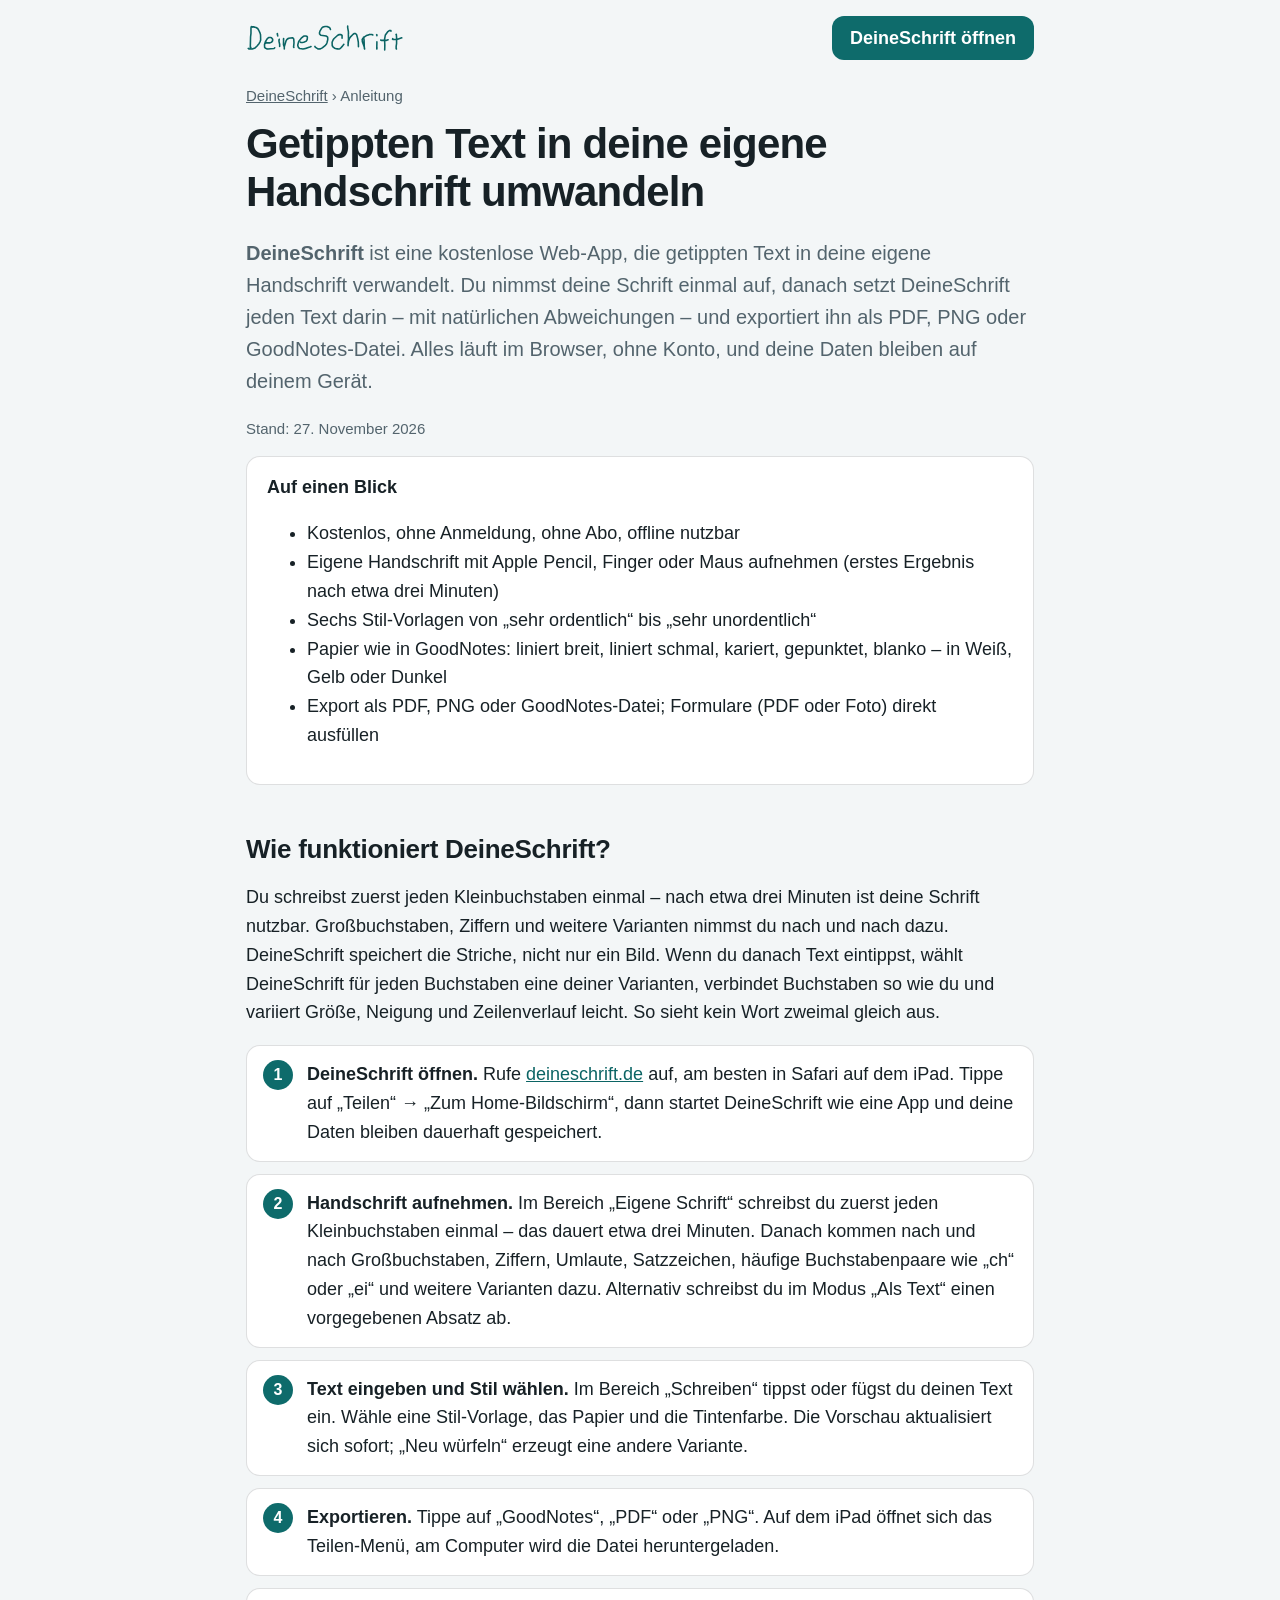
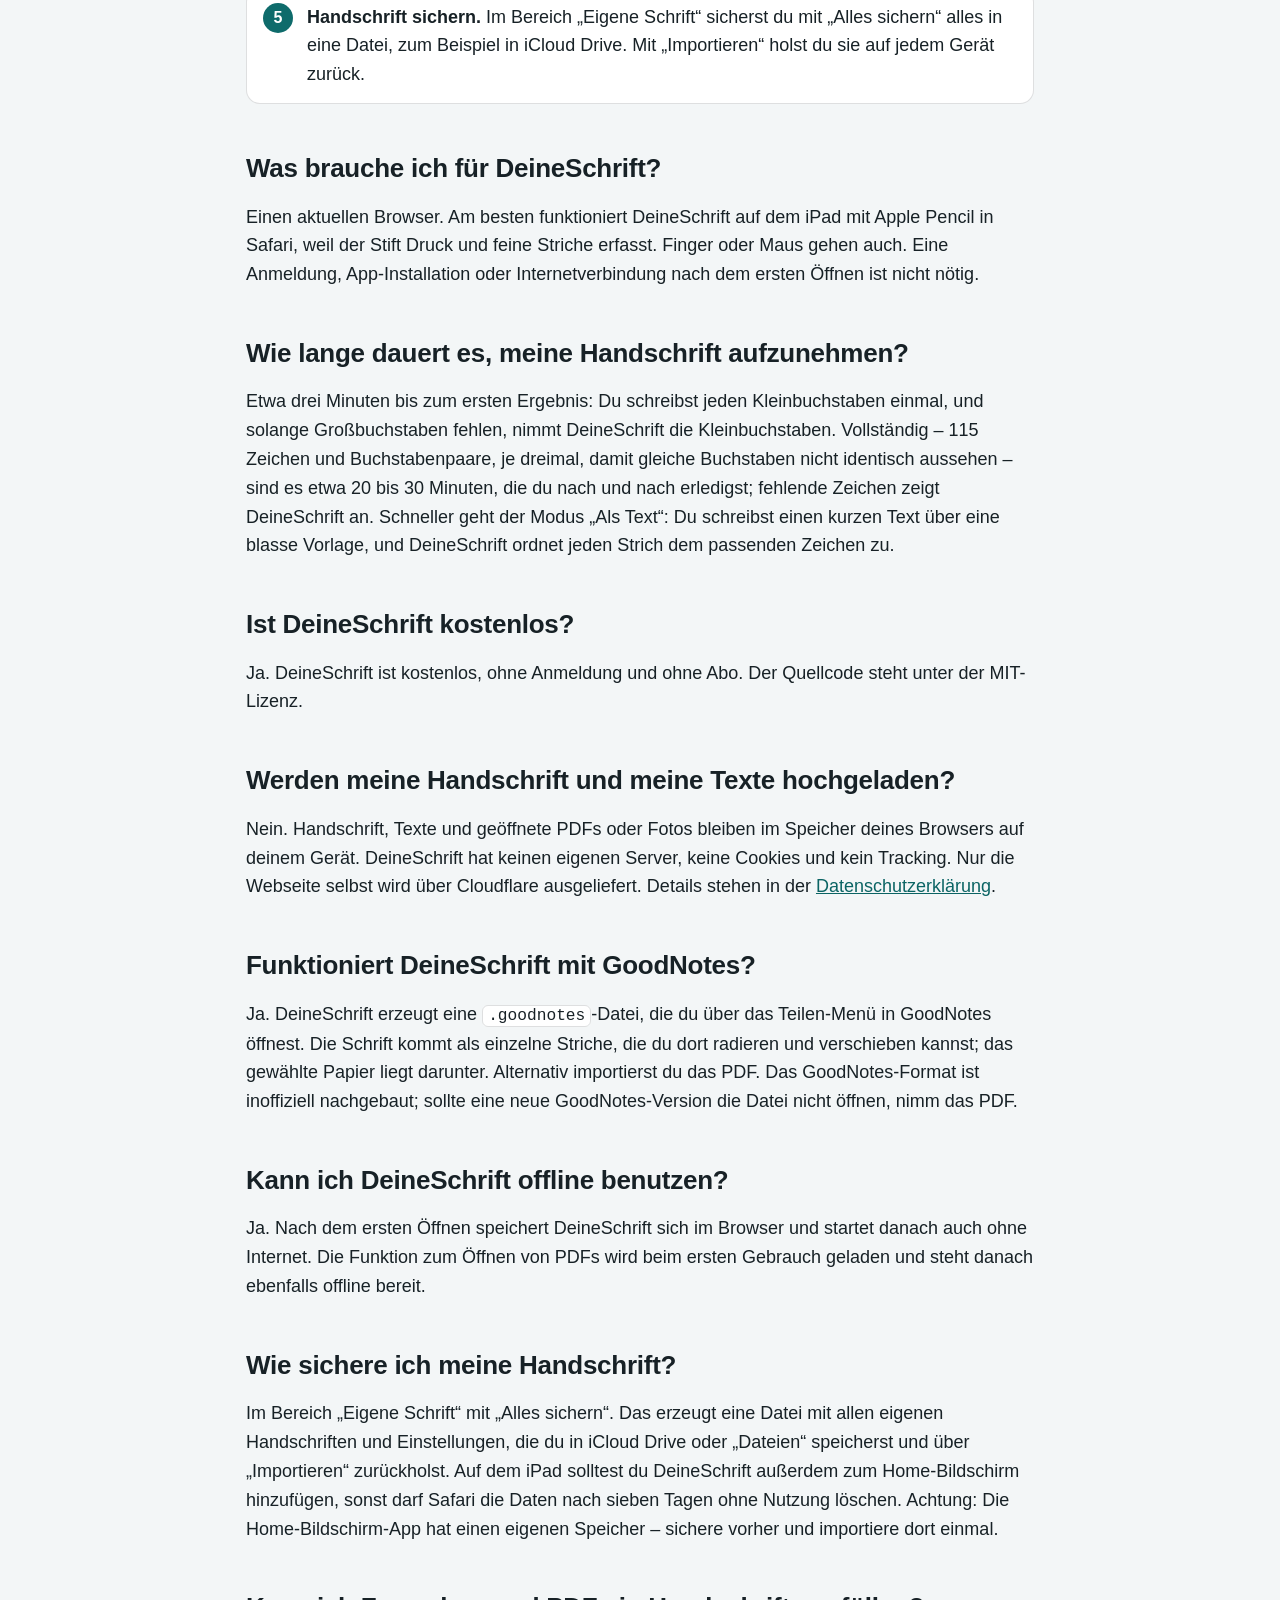
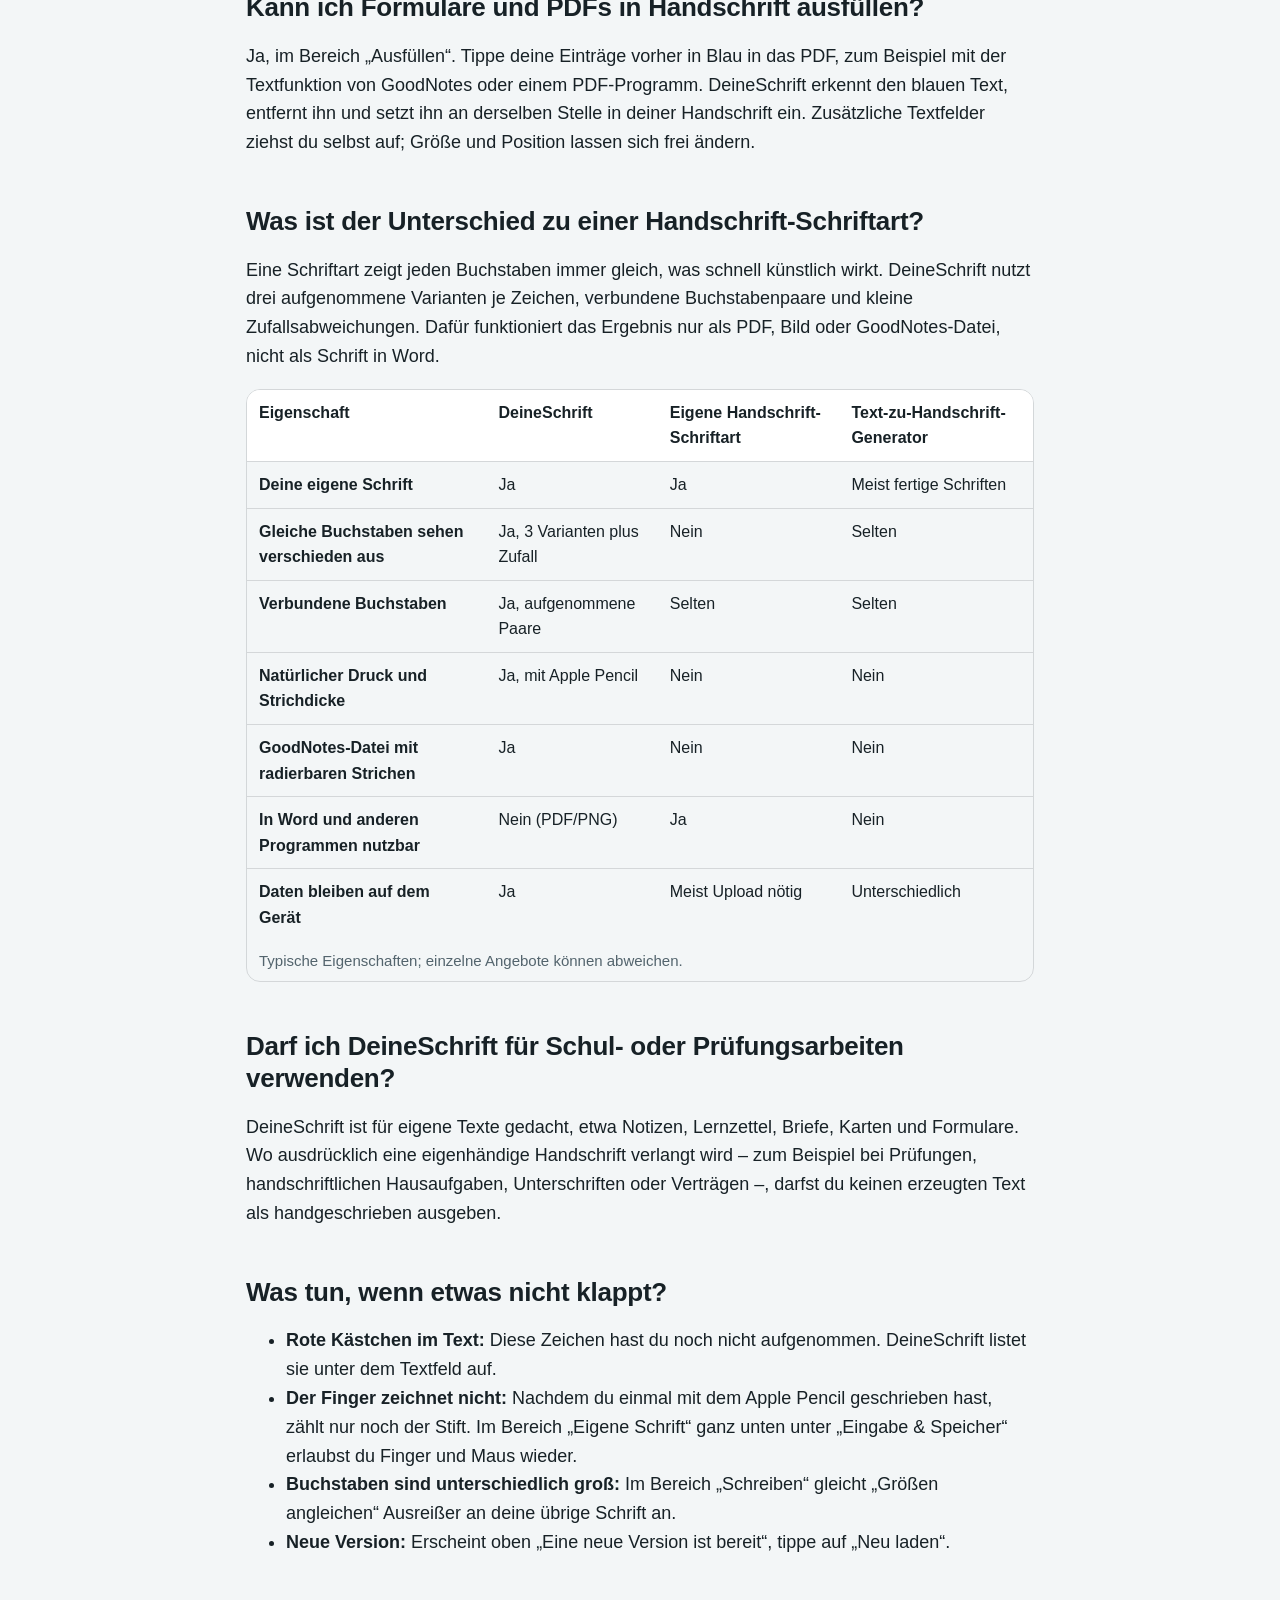
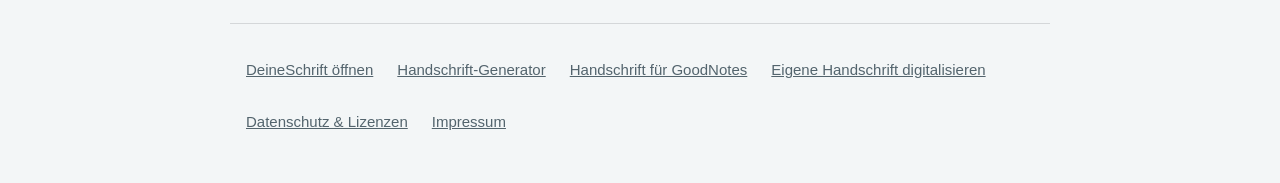
==== commit ce515ddf: "Profile abgeschafft: Schrift-Galerie mit Schriftproben, Aussehen gilt für alle Schriften, Tab „Eigen" ====
--- a/anleitung.html
+++ b/anleitung.html
@@ -1,199 +1,206 @@
-<!doctype html>
-<html lang="de">
-<head>
-  <meta charset="utf-8">
-  <script>/* Nur eine Adresse: www leitet auf die Hauptadresse um (sonst getrennte Speicher für Schrift und Einstellungen) */
-    if (location.hostname === 'www.deineschrift.de') location.replace('https://deineschrift.de' + location.pathname + location.search + location.hash);</script>
-  <meta name="viewport" content="width=device-width, initial-scale=1, viewport-fit=cover">
-  <title>Anleitung: Text in eigene Handschrift umwandeln – DeineSchrift</title>
-  <meta name="description" content="So verwandelst du getippten Text mit DeineSchrift in deine eigene Handschrift: Handschrift aufnehmen, Text eingeben, als PDF, PNG oder GoodNotes exportieren. Mit Antworten auf häufige Fragen.">
-  <link rel="canonical" href="https://deineschrift.de/anleitung">
-  <meta name="robots" content="index, follow, max-snippet:-1, max-image-preview:large">
-  <meta property="og:type" content="article">
-  <meta property="og:locale" content="de_DE">
-  <meta property="og:site_name" content="DeineSchrift">
-  <meta property="og:title" content="Anleitung: Text in deine eigene Handschrift umwandeln">
-  <meta property="og:description" content="In drei Schritten zur eigenen Handschrift als PDF, PNG oder GoodNotes-Datei – kostenlos, ohne Anmeldung, offline nutzbar.">
-  <meta property="og:url" content="https://deineschrift.de/anleitung">
-  <meta property="og:image" content="https://deineschrift.de/icons/og.png">
-  <meta name="twitter:card" content="summary_large_image">
-  <meta name="theme-color" content="#0e0f13">
-  <link rel="icon" href="icons/icon-192.png">
-  <link rel="apple-touch-icon" href="icons/apple-touch-icon.png">
-  <link rel="stylesheet" href="css/seite.css">
-  <script type="application/ld+json">
-  {
-    "@context": "https://schema.org",
-    "@graph": [
-      {
-        "@type": "WebPage",
-        "@id": "https://deineschrift.de/anleitung#seite",
-        "url": "https://deineschrift.de/anleitung",
-        "name": "Anleitung: Text in eigene Handschrift umwandeln – DeineSchrift",
-        "inLanguage": "de",
-        "datePublished": "2026-11-26",
-        "dateModified": "2026-11-26",
-        "about": { "@id": "https://deineschrift.de/#app" },
-        "author": { "@id": "https://deineschrift.de/#autor" },
-        "breadcrumb": { "@id": "https://deineschrift.de/anleitung#pfad" },
-        "speakable": { "@type": "SpeakableSpecification", "cssSelector": [".kurz"] }
-      },
-      {
-        "@type": "BreadcrumbList",
-        "@id": "https://deineschrift.de/anleitung#pfad",
-        "itemListElement": [
-          { "@type": "ListItem", "position": 1, "name": "DeineSchrift", "item": "https://deineschrift.de/" },
-          { "@type": "ListItem", "position": 2, "name": "Anleitung", "item": "https://deineschrift.de/anleitung" }
-        ]
-      },
-      {
-        "@type": "WebApplication",
-        "@id": "https://deineschrift.de/#app",
-        "name": "DeineSchrift",
-        "url": "https://deineschrift.de/",
-        "applicationCategory": "UtilitiesApplication",
-        "operatingSystem": "Browser",
-        "isAccessibleForFree": true,
-        "offers": { "@type": "Offer", "price": "0", "priceCurrency": "EUR" }
-      },
-      {
-        "@type": "Person",
-        "@id": "https://deineschrift.de/#autor",
-        "name": "adaatakul",
-        "url": "https://github.com/adaatakul"
-      },
-      {
-        "@type": "HowTo",
-        "name": "Getippten Text in die eigene Handschrift umwandeln",
-        "description": "Mit DeineSchrift einmal die eigene Handschrift aufnehmen und danach beliebigen Text darin als PDF, PNG oder GoodNotes-Datei ausgeben.",
-        "totalTime": "PT30M",
-        "estimatedCost": { "@type": "MonetaryAmount", "currency": "EUR", "value": "0" },
-        "tool": [
-          { "@type": "HowToTool", "name": "iPad mit Apple Pencil (empfohlen) oder ein anderes Gerät mit Browser" }
-        ],
-        "step": [
-          { "@type": "HowToStep", "position": 1, "name": "DeineSchrift öffnen", "text": "Öffne deineschrift.de im Browser, am besten in Safari auf dem iPad, und füge die Seite zum Home-Bildschirm hinzu.", "url": "https://deineschrift.de/anleitung#schritt-1" },
-          { "@type": "HowToStep", "position": 2, "name": "Handschrift aufnehmen", "text": "Schreibe im Bereich Aufnehmen jedes Zeichen dreimal in die Kästchen, oder schreibe im Modus Als Text einen vorgegebenen Absatz ab.", "url": "https://deineschrift.de/anleitung#schritt-2" },
-          { "@type": "HowToStep", "position": 3, "name": "Text eingeben und Stil wählen", "text": "Tippe oder füge im Bereich Schreiben deinen Text ein und wähle Stil-Vorlage, Papier und Tintenfarbe.", "url": "https://deineschrift.de/anleitung#schritt-3" },
-          { "@type": "HowToStep", "position": 4, "name": "Exportieren", "text": "Tippe auf GoodNotes, PDF oder PNG und speichere oder teile die Datei.", "url": "https://deineschrift.de/anleitung#schritt-4" },
-          { "@type": "HowToStep", "position": 5, "name": "Handschrift sichern", "text": "Sichere deine Handschrift im Bereich Profil mit Alle Profile sichern, zum Beispiel in iCloud Drive.", "url": "https://deineschrift.de/anleitung#schritt-5" }
-        ]
-      },
-      {
-        "@type": "FAQPage",
-        "mainEntity": [
-          { "@type": "Question", "name": "Was ist DeineSchrift?", "acceptedAnswer": { "@type": "Answer", "text": "DeineSchrift ist eine kostenlose Web-App, die getippten Text in deine eigene Handschrift verwandelt. Du nimmst deine Schrift einmal auf, danach setzt DeineSchrift jeden Text darin – mit natürlichen Abweichungen – und exportiert ihn als PDF, PNG oder GoodNotes-Datei. Alles läuft im Browser, ohne Konto." } },
-          { "@type": "Question", "name": "Was brauche ich für DeineSchrift?", "acceptedAnswer": { "@type": "Answer", "text": "Einen aktuellen Browser. Am besten funktioniert DeineSchrift auf dem iPad mit Apple Pencil in Safari, weil der Stift Druck und feine Striche erfasst. Finger oder Maus gehen auch. Eine Anmeldung, App-Installation oder Internetverbindung nach dem ersten Öffnen ist nicht nötig." } },
-          { "@type": "Question", "name": "Wie lange dauert es, meine Handschrift aufzunehmen?", "acceptedAnswer": { "@type": "Answer", "text": "Etwa 20 bis 30 Minuten. DeineSchrift fragt 115 Zeichen und Buchstabenpaare ab, jedes dreimal, damit gleiche Buchstaben später nicht identisch aussehen. Du kannst jederzeit aufhören und später weitermachen. Schneller geht der Modus Als Text, bei dem du einen Absatz abschreibst." } },
-          { "@type": "Question", "name": "Ist DeineSchrift kostenlos?", "acceptedAnswer": { "@type": "Answer", "text": "Ja. DeineSchrift ist kostenlos, ohne Werbung, ohne Anmeldung und ohne Abo. Der Quellcode liegt öffentlich auf GitHub." } },
-          { "@type": "Question", "name": "Werden meine Handschrift und meine Texte hochgeladen?", "acceptedAnswer": { "@type": "Answer", "text": "Nein. Handschrift, Texte und geöffnete PDFs oder Fotos bleiben im Speicher deines Browsers auf deinem Gerät. DeineSchrift hat keinen eigenen Server, keine Cookies und kein Tracking. Nur die Webseite selbst wird von Cloudflare Pages ausgeliefert." } },
-          { "@type": "Question", "name": "Funktioniert DeineSchrift mit GoodNotes?", "acceptedAnswer": { "@type": "Answer", "text": "Ja. DeineSchrift erzeugt eine .goodnotes-Datei, die du über das Teilen-Menü in GoodNotes öffnest. Die Schrift kommt als einzelne Striche, die du dort radieren und verschieben kannst; das gewählte Papier liegt darunter. Alternativ importierst du das PDF. Das GoodNotes-Format ist inoffiziell nachgebaut." } },
-          { "@type": "Question", "name": "Kann ich DeineSchrift offline benutzen?", "acceptedAnswer": { "@type": "Answer", "text": "Ja. Nach dem ersten Öffnen speichert DeineSchrift sich im Browser und startet danach auch ohne Internet. Die Funktion zum Öffnen von PDFs wird beim ersten Gebrauch geladen und steht danach ebenfalls offline bereit." } },
-          { "@type": "Question", "name": "Wie sichere ich meine Handschrift?", "acceptedAnswer": { "@type": "Answer", "text": "Im Tab Profil mit Alle Profile sichern. Das erzeugt eine Datei mit allen Profilen und Einstellungen, die du in iCloud Drive oder Dateien speicherst und über Importieren zurückholst. Auf dem iPad solltest du DeineSchrift außerdem zum Home-Bildschirm hinzufügen, sonst darf Safari die Daten nach sieben Tagen ohne Nutzung löschen." } },
-          { "@type": "Question", "name": "Kann ich Formulare und PDFs in Handschrift ausfüllen?", "acceptedAnswer": { "@type": "Answer", "text": "Ja, im Bereich Ausfüllen. Tippe deine Einträge vorher in Blau in das PDF. DeineSchrift erkennt den blauen Text, entfernt ihn und setzt ihn an derselben Stelle in deiner Handschrift ein. Zusätzliche Textfelder ziehst du selbst auf." } },
-          { "@type": "Question", "name": "Was ist der Unterschied zu einer Handschrift-Schriftart?", "acceptedAnswer": { "@type": "Answer", "text": "Eine Schriftart zeigt jeden Buchstaben immer gleich, was schnell künstlich wirkt. DeineSchrift nutzt drei aufgenommene Varianten je Zeichen, verbundene Buchstabenpaare und kleine Zufallsabweichungen bei Größe, Neigung, Abstand und Zeilenverlauf. Dafür funktioniert das Ergebnis nur als PDF, Bild oder GoodNotes-Datei, nicht als Schrift in Word." } },
-          { "@type": "Question", "name": "Darf ich DeineSchrift für Schul- oder Prüfungsarbeiten verwenden?", "acceptedAnswer": { "@type": "Answer", "text": "DeineSchrift ist für eigene Texte gedacht, etwa Notizen, Lernzettel, Briefe, Karten und Formulare. Wo ausdrücklich eine eigenhändige Handschrift verlangt wird, zum Beispiel bei Prüfungen, handschriftlichen Hausaufgaben, Unterschriften oder Verträgen, darfst du keinen erzeugten Text als handgeschrieben ausgeben." } }
-        ]
-      }
-    ]
-  }
-  </script>
-</head>
-<body>
-  <header class="top">
-    <a class="logo" href="./"><img src="icons/icon-192.png" alt="" width="34" height="34">DeineSchrift</a>
-    <a class="cta" href="./">DeineSchrift öffnen</a>
-  </header>
-
-  <main>
-    <nav class="crumbs" aria-label="Pfad"><a href="./">DeineSchrift</a> › Anleitung</nav>
-    <article>
-      <h1>Getippten Text in deine eigene Handschrift umwandeln</h1>
-      <p class="lead kurz"><strong>DeineSchrift</strong> ist eine kostenlose Web-App, die getippten Text in deine eigene Handschrift verwandelt. Du nimmst deine Schrift einmal auf, danach setzt DeineSchrift jeden Text darin – mit natürlichen Abweichungen – und exportiert ihn als PDF, PNG oder GoodNotes-Datei. Alles läuft im Browser, ohne Konto, und deine Daten bleiben auf deinem Gerät.</p>
-      <p class="stand">Stand: 26. November 2026 · von <a href="https://github.com/adaatakul">adaatakul</a></p>
-
-      <div class="kasten">
-        <strong>Auf einen Blick</strong>
-        <ul>
-          <li>Kostenlos, ohne Anmeldung, ohne Werbung, offline nutzbar</li>
-          <li>Eigene Handschrift mit Apple Pencil, Finger oder Maus aufnehmen (etwa 20–30 Minuten)</li>
-          <li>Sechs Stil-Vorlagen von „sehr ordentlich“ bis „sehr unordentlich“</li>
-          <li>Papier wie in GoodNotes: liniert breit, liniert schmal, kariert, gepunktet, blanko – in Weiß, Gelb oder Dunkel</li>
-          <li>Export als PDF, PNG oder GoodNotes-Datei; Formulare (PDF oder Foto) direkt ausfüllen</li>
-        </ul>
-      </div>
-
-      <h2 id="so-gehts">Wie funktioniert DeineSchrift?</h2>
-      <p class="kurz">Du schreibst jedes Zeichen einmal dreimal auf. DeineSchrift speichert die Striche, nicht nur ein Bild. Wenn du danach Text eintippst, wählt DeineSchrift für jeden Buchstaben eine deiner Varianten, verbindet Buchstaben so wie du und variiert Größe, Neigung und Zeilenverlauf leicht. So sieht kein Wort zweimal gleich aus.</p>
-      <ol class="schritte">
-        <li id="schritt-1"><strong>DeineSchrift öffnen.</strong> Rufe <a href="./">deineschrift.de</a> auf, am besten in Safari auf dem iPad. Tippe auf „Teilen“ → „Zum Home-Bildschirm“, dann startet DeineSchrift wie eine App und deine Daten bleiben dauerhaft gespeichert.</li>
-        <li id="schritt-2"><strong>Handschrift aufnehmen.</strong> Im Bereich „Aufnehmen“ schreibst du jedes Zeichen dreimal in die Kästchen: Klein- und Großbuchstaben, Ziffern, Umlaute, Satzzeichen und häufige Buchstabenpaare wie „ch“ oder „ei“. Alternativ schreibst du im Modus „Als Text“ einen vorgegebenen Absatz ab.</li>
-        <li id="schritt-3"><strong>Text eingeben und Stil wählen.</strong> Im Bereich „Schreiben“ tippst oder fügst du deinen Text ein. Wähle eine Stil-Vorlage, das Papier und die Tintenfarbe. Die Vorschau aktualisiert sich sofort; „Neu würfeln“ erzeugt eine andere Variante.</li>
-        <li id="schritt-4"><strong>Exportieren.</strong> Tippe auf „GoodNotes“, „PDF“ oder „PNG“. Auf dem iPad öffnet sich das Teilen-Menü, am Computer wird die Datei heruntergeladen.</li>
-        <li id="schritt-5"><strong>Handschrift sichern.</strong> Im Bereich „Profil“ sicherst du mit „Alle Profile sichern“ alles in eine Datei, zum Beispiel in iCloud Drive. Mit „Importieren“ holst du sie auf jedem Gerät zurück.</li>
-      </ol>
-
-      <h2 id="voraussetzungen">Was brauche ich für DeineSchrift?</h2>
-      <p class="kurz">Einen aktuellen Browser. Am besten funktioniert DeineSchrift auf dem iPad mit Apple Pencil in Safari, weil der Stift Druck und feine Striche erfasst. Finger oder Maus gehen auch. Eine Anmeldung, App-Installation oder Internetverbindung nach dem ersten Öffnen ist nicht nötig.</p>
-
-      <h2 id="dauer">Wie lange dauert es, meine Handschrift aufzunehmen?</h2>
-      <p>Etwa 20 bis 30 Minuten. DeineSchrift fragt 115 Zeichen und Buchstabenpaare ab, jedes dreimal, damit gleiche Buchstaben später nicht identisch aussehen. Du kannst jederzeit aufhören und später weitermachen; fehlende Zeichen zeigt DeineSchrift an. Schneller geht der Modus „Als Text“: Du schreibst einen kurzen Text über eine blasse Vorlage, und DeineSchrift ordnet jeden Strich dem passenden Zeichen zu.</p>
-
-      <h2 id="kosten">Ist DeineSchrift kostenlos?</h2>
-      <p>Ja. DeineSchrift ist kostenlos, ohne Werbung, ohne Anmeldung und ohne Abo. Der <a href="https://github.com/adaatakul/schriftbot">Quellcode liegt öffentlich auf GitHub</a> und steht unter der MIT-Lizenz.</p>
-
-      <h2 id="datenschutz">Werden meine Handschrift und meine Texte hochgeladen?</h2>
-      <p>Nein. Handschrift, Texte und geöffnete PDFs oder Fotos bleiben im Speicher deines Browsers auf deinem Gerät. DeineSchrift hat keinen eigenen Server, keine Cookies und kein Tracking. Nur die Webseite selbst wird von Cloudflare Pages ausgeliefert. Details stehen in der <a href="datenschutz">Datenschutzerklärung</a>.</p>
-
-      <h2 id="goodnotes">Funktioniert DeineSchrift mit GoodNotes?</h2>
-      <p>Ja. DeineSchrift erzeugt eine <code>.goodnotes</code>-Datei, die du über das Teilen-Menü in GoodNotes öffnest. Die Schrift kommt als einzelne Striche, die du dort radieren und verschieben kannst; das gewählte Papier liegt darunter. Alternativ importierst du das PDF. Das GoodNotes-Format ist inoffiziell nachgebaut; sollte eine neue GoodNotes-Version die Datei nicht öffnen, nimm das PDF.</p>
-
-      <h2 id="offline">Kann ich DeineSchrift offline benutzen?</h2>
-      <p>Ja. Nach dem ersten Öffnen speichert DeineSchrift sich im Browser und startet danach auch ohne Internet. Die Funktion zum Öffnen von PDFs wird beim ersten Gebrauch geladen und steht danach ebenfalls offline bereit.</p>
-
-      <h2 id="sichern">Wie sichere ich meine Handschrift?</h2>
-      <p>Im Bereich „Profil“ mit „Alle Profile sichern“. Das erzeugt eine Datei mit allen Profilen und Einstellungen, die du in iCloud Drive oder „Dateien“ speicherst und über „Importieren“ zurückholst. Auf dem iPad solltest du DeineSchrift außerdem zum Home-Bildschirm hinzufügen, sonst darf Safari die Daten nach sieben Tagen ohne Nutzung löschen. Achtung: Die Home-Bildschirm-App hat einen eigenen Speicher – sichere vorher und importiere dort einmal.</p>
-
-      <h2 id="formulare">Kann ich Formulare und PDFs in Handschrift ausfüllen?</h2>
-      <p>Ja, im Bereich „Ausfüllen“. Tippe deine Einträge vorher in Blau in das PDF, zum Beispiel mit der Textfunktion von GoodNotes oder einem PDF-Programm. DeineSchrift erkennt den blauen Text, entfernt ihn und setzt ihn an derselben Stelle in deiner Handschrift ein. Zusätzliche Textfelder ziehst du selbst auf; Größe und Position lassen sich frei ändern.</p>
-
-      <h2 id="vergleich">Was ist der Unterschied zu einer Handschrift-Schriftart?</h2>
-      <p class="kurz">Eine Schriftart zeigt jeden Buchstaben immer gleich, was schnell künstlich wirkt. DeineSchrift nutzt drei aufgenommene Varianten je Zeichen, verbundene Buchstabenpaare und kleine Zufallsabweichungen. Dafür funktioniert das Ergebnis nur als PDF, Bild oder GoodNotes-Datei, nicht als Schrift in Word.</p>
-      <div class="tabelle" role="region" aria-label="Tabelle, seitlich scrollbar" tabindex="0">
-        <table>
-          <caption class="stand" style="caption-side: bottom; padding: 8px 12px; text-align: left;">Typische Eigenschaften; einzelne Angebote können abweichen.</caption>
-          <thead>
-            <tr><th scope="col">Eigenschaft</th><th scope="col">DeineSchrift</th><th scope="col">Eigene Handschrift-Schriftart</th><th scope="col">Text-zu-Handschrift-Generator</th></tr>
-          </thead>
-          <tbody>
-            <tr><th scope="row">Deine eigene Schrift</th><td>Ja</td><td>Ja</td><td>Meist fertige Schriften</td></tr>
-            <tr><th scope="row">Gleiche Buchstaben sehen verschieden aus</th><td>Ja, 3 Varianten plus Zufall</td><td>Nein</td><td>Selten</td></tr>
-            <tr><th scope="row">Verbundene Buchstaben</th><td>Ja, aufgenommene Paare</td><td>Selten</td><td>Selten</td></tr>
-            <tr><th scope="row">Natürlicher Druck und Strichdicke</th><td>Ja, mit Apple Pencil</td><td>Nein</td><td>Nein</td></tr>
-            <tr><th scope="row">GoodNotes-Datei mit radierbaren Strichen</th><td>Ja</td><td>Nein</td><td>Nein</td></tr>
-            <tr><th scope="row">In Word und anderen Programmen nutzbar</th><td>Nein (PDF/PNG)</td><td>Ja</td><td>Nein</td></tr>
-            <tr><th scope="row">Daten bleiben auf dem Gerät</th><td>Ja</td><td>Meist Upload nötig</td><td>Unterschiedlich</td></tr>
-          </tbody>
-        </table>
-      </div>
-
-      <h2 id="pruefungen">Darf ich DeineSchrift für Schul- oder Prüfungsarbeiten verwenden?</h2>
-      <p class="kurz">DeineSchrift ist für eigene Texte gedacht, etwa Notizen, Lernzettel, Briefe, Karten und Formulare. Wo ausdrücklich eine eigenhändige Handschrift verlangt wird – zum Beispiel bei Prüfungen, handschriftlichen Hausaufgaben, Unterschriften oder Verträgen –, darfst du keinen erzeugten Text als handgeschrieben ausgeben.</p>
-
-      <h2 id="probleme">Was tun, wenn etwas nicht klappt?</h2>
-      <ul>
-        <li><strong>Rote Kästchen im Text:</strong> Diese Zeichen hast du noch nicht aufgenommen. DeineSchrift listet sie unter dem Textfeld auf.</li>
-        <li><strong>Der Finger zeichnet nicht:</strong> Nachdem du einmal mit dem Apple Pencil geschrieben hast, zählt nur noch der Stift. Im Bereich „Profil“ unter „Eingabe &amp; Speicher“ erlaubst du Finger und Maus wieder.</li>
-        <li><strong>Buchstaben sind unterschiedlich groß:</strong> Im Bereich „Schreiben“ gleicht „Größen angleichen“ Ausreißer an deine übrige Schrift an.</li>
-        <li><strong>Neue Version:</strong> Erscheint oben „Eine neue Version ist bereit“, tippe auf „Neu laden“.</li>
-      </ul>
-    </article>
-  </main>
-
-  <footer>
-    <a href="./">DeineSchrift öffnen</a>
-    <a href="datenschutz">Datenschutz &amp; Lizenzen</a>
-    <a href="https://github.com/adaatakul/schriftbot">Quellcode auf GitHub</a>
-  </footer>
-</body>
-</html>
+<!doctype html>
+<html lang="de">
+<head>
+  <meta charset="utf-8">
+  <script>/* Nur eine Adresse: www leitet auf die Hauptadresse um (sonst getrennte Speicher für Schrift und Einstellungen) */
+    if (location.hostname === 'www.deineschrift.de') location.replace('https://deineschrift.de' + location.pathname + location.search + location.hash);</script>
+  <meta name="viewport" content="width=device-width, initial-scale=1, viewport-fit=cover">
+  <title>Anleitung: Text in eigene Handschrift umwandeln – DeineSchrift</title>
+  <meta name="description" content="So verwandelst du getippten Text mit DeineSchrift in deine eigene Handschrift: Handschrift aufnehmen, Text eingeben, als PDF, PNG oder GoodNotes exportieren. Mit Antworten auf häufige Fragen.">
+  <link rel="canonical" href="https://deineschrift.de/anleitung">
+  <meta name="robots" content="index, follow, max-snippet:-1, max-image-preview:large">
+  <meta property="og:type" content="article">
+  <meta property="og:locale" content="de_DE">
+  <meta property="og:site_name" content="DeineSchrift">
+  <meta property="og:title" content="Anleitung: Text in deine eigene Handschrift umwandeln">
+  <meta property="og:description" content="In drei Schritten zur eigenen Handschrift als PDF, PNG oder GoodNotes-Datei – kostenlos, ohne Anmeldung, offline nutzbar.">
+  <meta property="og:url" content="https://deineschrift.de/anleitung">
+  <meta property="og:image" content="https://deineschrift.de/icons/og.png">
+  <meta name="twitter:card" content="summary_large_image">
+  <meta name="theme-color" content="#ffffff">
+  <script>try { if (localStorage.getItem('theme') === 'dark') document.documentElement.dataset.theme = 'dark'; } catch (e) {}</script>
+  <link rel="icon" href="icons/icon-192.png">
+  <link rel="apple-touch-icon" href="icons/apple-touch-icon.png">
+  <link rel="stylesheet" href="css/seite.css">
+  <script type="application/ld+json">
+  {
+    "@context": "https://schema.org",
+    "@graph": [
+      {
+        "@type": "WebPage",
+        "@id": "https://deineschrift.de/anleitung#seite",
+        "url": "https://deineschrift.de/anleitung",
+        "name": "Anleitung: Text in eigene Handschrift umwandeln – DeineSchrift",
+        "inLanguage": "de",
+        "datePublished": "2026-11-26",
+        "dateModified": "2026-11-26",
+        "about": { "@id": "https://deineschrift.de/#app" },
+        "author": { "@id": "https://deineschrift.de/#autor" },
+        "breadcrumb": { "@id": "https://deineschrift.de/anleitung#pfad" },
+        "speakable": { "@type": "SpeakableSpecification", "cssSelector": [".kurz"] }
+      },
+      {
+        "@type": "BreadcrumbList",
+        "@id": "https://deineschrift.de/anleitung#pfad",
+        "itemListElement": [
+          { "@type": "ListItem", "position": 1, "name": "DeineSchrift", "item": "https://deineschrift.de/" },
+          { "@type": "ListItem", "position": 2, "name": "Anleitung", "item": "https://deineschrift.de/anleitung" }
+        ]
+      },
+      {
+        "@type": "WebApplication",
+        "@id": "https://deineschrift.de/#app",
+        "name": "DeineSchrift",
+        "url": "https://deineschrift.de/",
+        "applicationCategory": "UtilitiesApplication",
+        "operatingSystem": "Browser",
+        "isAccessibleForFree": true,
+        "offers": { "@type": "Offer", "price": "0", "priceCurrency": "EUR" }
+      },
+      {
+        "@type": "Organization",
+        "@id": "https://deineschrift.de/#autor",
+        "name": "DeineSchrift",
+        "url": "https://deineschrift.de/"
+      },
+      {
+        "@type": "HowTo",
+        "name": "Getippten Text in die eigene Handschrift umwandeln",
+        "description": "Mit DeineSchrift einmal die eigene Handschrift aufnehmen und danach beliebigen Text darin als PDF, PNG oder GoodNotes-Datei ausgeben.",
+        "totalTime": "PT30M",
+        "estimatedCost": { "@type": "MonetaryAmount", "currency": "EUR", "value": "0" },
+        "tool": [
+          { "@type": "HowToTool", "name": "iPad mit Apple Pencil (empfohlen) oder ein anderes Gerät mit Browser" }
+        ],
+        "step": [
+          { "@type": "HowToStep", "position": 1, "name": "DeineSchrift öffnen", "text": "Öffne deineschrift.de im Browser, am besten in Safari auf dem iPad, und füge die Seite zum Home-Bildschirm hinzu.", "url": "https://deineschrift.de/anleitung#schritt-1" },
+          { "@type": "HowToStep", "position": 2, "name": "Handschrift aufnehmen", "text": "Schreibe im Bereich Aufnehmen zuerst jeden Kleinbuchstaben einmal (etwa drei Minuten), danach nach und nach Großbuchstaben, Ziffern und weitere Varianten.", "url": "https://deineschrift.de/anleitung#schritt-2" },
+          { "@type": "HowToStep", "position": 3, "name": "Text eingeben und Stil wählen", "text": "Tippe oder füge im Bereich Schreiben deinen Text ein und wähle Stil-Vorlage, Papier und Tintenfarbe.", "url": "https://deineschrift.de/anleitung#schritt-3" },
+          { "@type": "HowToStep", "position": 4, "name": "Exportieren", "text": "Tippe auf GoodNotes, PDF oder PNG und speichere oder teile die Datei.", "url": "https://deineschrift.de/anleitung#schritt-4" },
+          { "@type": "HowToStep", "position": 5, "name": "Handschrift sichern", "text": "Sichere deine Handschrift im Bereich Eigene Schrift mit Alles sichern, zum Beispiel in iCloud Drive.", "url": "https://deineschrift.de/anleitung#schritt-5" }
+        ]
+      },
+      {
+        "@type": "FAQPage",
+        "mainEntity": [
+          { "@type": "Question", "name": "Was ist DeineSchrift?", "acceptedAnswer": { "@type": "Answer", "text": "DeineSchrift ist eine kostenlose Web-App, die getippten Text in deine eigene Handschrift verwandelt. Du nimmst deine Schrift einmal auf, danach setzt DeineSchrift jeden Text darin – mit natürlichen Abweichungen – und exportiert ihn als PDF, PNG oder GoodNotes-Datei. Alles läuft im Browser, ohne Konto." } },
+          { "@type": "Question", "name": "Was brauche ich für DeineSchrift?", "acceptedAnswer": { "@type": "Answer", "text": "Einen aktuellen Browser. Am besten funktioniert DeineSchrift auf dem iPad mit Apple Pencil in Safari, weil der Stift Druck und feine Striche erfasst. Finger oder Maus gehen auch. Eine Anmeldung, App-Installation oder Internetverbindung nach dem ersten Öffnen ist nicht nötig." } },
+          { "@type": "Question", "name": "Wie lange dauert es, meine Handschrift aufzunehmen?", "acceptedAnswer": { "@type": "Answer", "text": "Etwa drei Minuten bis zum ersten Ergebnis: Du schreibst jeden Kleinbuchstaben einmal, Großbuchstaben nimmt DeineSchrift so lange aus den Kleinbuchstaben. Vollständig mit allen 115 Zeichen, Paaren und drei Varianten je Zeichen sind es etwa 20 bis 30 Minuten, die du nach und nach erledigen kannst." } },
+          { "@type": "Question", "name": "Ist DeineSchrift kostenlos?", "acceptedAnswer": { "@type": "Answer", "text": "Ja. DeineSchrift ist kostenlos, ohne Anmeldung und ohne Abo." } },
+          { "@type": "Question", "name": "Werden meine Handschrift und meine Texte hochgeladen?", "acceptedAnswer": { "@type": "Answer", "text": "Nein. Handschrift, Texte und geöffnete PDFs oder Fotos bleiben im Speicher deines Browsers auf deinem Gerät. DeineSchrift hat keinen eigenen Server, keine Cookies und kein Tracking. Nur die Webseite selbst wird über Cloudflare ausgeliefert." } },
+          { "@type": "Question", "name": "Funktioniert DeineSchrift mit GoodNotes?", "acceptedAnswer": { "@type": "Answer", "text": "Ja. DeineSchrift erzeugt eine .goodnotes-Datei, die du über das Teilen-Menü in GoodNotes öffnest. Die Schrift kommt als einzelne Striche, die du dort radieren und verschieben kannst; das gewählte Papier liegt darunter. Alternativ importierst du das PDF. Das GoodNotes-Format ist inoffiziell nachgebaut." } },
+          { "@type": "Question", "name": "Kann ich DeineSchrift offline benutzen?", "acceptedAnswer": { "@type": "Answer", "text": "Ja. Nach dem ersten Öffnen speichert DeineSchrift sich im Browser und startet danach auch ohne Internet. Die Funktion zum Öffnen von PDFs wird beim ersten Gebrauch geladen und steht danach ebenfalls offline bereit." } },
+          { "@type": "Question", "name": "Wie sichere ich meine Handschrift?", "acceptedAnswer": { "@type": "Answer", "text": "Im Bereich Eigene Schrift mit Alles sichern. Das erzeugt eine Datei mit allen eigenen Handschriften und Einstellungen, die du in iCloud Drive oder Dateien speicherst und über Importieren zurückholst. Auf dem iPad solltest du DeineSchrift außerdem zum Home-Bildschirm hinzufügen, sonst darf Safari die Daten nach sieben Tagen ohne Nutzung löschen." } },
+          { "@type": "Question", "name": "Kann ich Formulare und PDFs in Handschrift ausfüllen?", "acceptedAnswer": { "@type": "Answer", "text": "Ja, im Bereich Ausfüllen. Tippe deine Einträge vorher in Blau in das PDF. DeineSchrift erkennt den blauen Text, entfernt ihn und setzt ihn an derselben Stelle in deiner Handschrift ein. Zusätzliche Textfelder ziehst du selbst auf." } },
+          { "@type": "Question", "name": "Was ist der Unterschied zu einer Handschrift-Schriftart?", "acceptedAnswer": { "@type": "Answer", "text": "Eine Schriftart zeigt jeden Buchstaben immer gleich, was schnell künstlich wirkt. DeineSchrift nutzt drei aufgenommene Varianten je Zeichen, verbundene Buchstabenpaare und kleine Zufallsabweichungen bei Größe, Neigung, Abstand und Zeilenverlauf. Dafür funktioniert das Ergebnis nur als PDF, Bild oder GoodNotes-Datei, nicht als Schrift in Word." } },
+          { "@type": "Question", "name": "Darf ich DeineSchrift für Schul- oder Prüfungsarbeiten verwenden?", "acceptedAnswer": { "@type": "Answer", "text": "DeineSchrift ist für eigene Texte gedacht, etwa Notizen, Lernzettel, Briefe, Karten und Formulare. Wo ausdrücklich eine eigenhändige Handschrift verlangt wird, zum Beispiel bei Prüfungen, handschriftlichen Hausaufgaben, Unterschriften oder Verträgen, darfst du keinen erzeugten Text als handgeschrieben ausgeben." } }
+        ]
+      }
+    ]
+  }
+  </script>
+</head>
+<body>
+  <header class="top">
+    <a class="logo" href="./"><svg class="logo-hw" viewBox="0 0 115.4 20.5" role="img" aria-label="DeineSchrift"><path d="M3.9 1.9L3.6 2.2L3.9 1.9L3.6 2.2L3.5 3.3L3.5 6.9L3.2 9.5L3 17.8L3.1 18L3 17.8L3.1 18L3.3 17.8L3.4 17.1M4.7 2.3L4.4 2.1L5.4 2.1L7.2 2.6L8.4 3.3L9.1 4.4L10.1 6.5L10.5 7.8L10.6 11.7L10.2 12.9L9.5 14.2L7.8 16.3L6.5 17.5L4.4 18.3L2.1 18.3L2.5 18.3L1.9 18.2L1.5 17.9M14.2 14.2L14.5 13.8L14.2 14.2L14.5 13.8L17.4 13.8L18.8 13.2L18.5 13.3L19.4 12.3L19.2 12.5L19.4 11.2L18.5 10.1L17.9 9.9L16.7 9.9L16.2 10.1L15.2 11.1L14.2 12.7L14.5 12.5L14.2 12.7L13.4 15L13.5 17.1L13.9 17.6L15.1 18.2L15.8 18.3L20.4 17.9L20.9 17.4M24.2 11.2L24 11.6L24 12.5L24.1 11.4L24 12.7L24.5 14.8L24.5 16.5M23.1 8.7L22.8 7.5L22.8 7L23 8.3L22.8 6.9M27.3 11.2L27.4 10.6L27.3 15.2L27.9 16.9L27.9 18.3L27.9 16.7L29.2 12.3L29.7 11.4L30.5 10.7L30.3 11L31.1 10.5L32.5 10.2L33.9 10.1L34.4 10.4L34.8 10.9L35 13.7L34.7 16.9L34.9 17.1M39.7 13.2L39.8 13.4L40.1 13.5L41.6 13.6L41.1 13.5L42.1 13.4L43.7 12.7L44.2 12.2L44.7 11.2L44.8 9.6L44.4 9.1L44.6 9.2L43.7 8.8L42.5 8.8L41.7 9.2L40.3 10.4L39 12L38.4 12.9L37.8 15.2L37.8 15.9L37.8 15.2L37.8 15.9L38.2 17.1L39.2 18L41.6 18.3L44.1 17.8L42.8 18.1L46.6 16.9L47.5 16.5M61.7 4L61.4 3.2L60.9 2.6L59.2 1.8L57.8 1.8L56.9 2L55.9 2.4L55.4 2.9L54 5.2L53.7 6.2L53.7 7.3L53.7 7L54 7.7L54.2 7.8L53.9 7.5L54.8 8.3L58.5 8.8L59.5 9.4L59.7 10L59.5 9.7L59.7 10L59.7 11.5L59.2 13.5L58.8 14.6L58 15.6L55.7 17.5L54.3 18.2L53 18.3L52.5 18.2L50.5 16.9L50.3 16.4M70.2 10.4L70.2 8.3L69.8 8L69.2 7.7L69.3 7.8L68.1 7.7L66.8 8.4L64.2 10.8L63.6 11.7L62.9 13.4L63 16L63 15.7L63.5 16.8L64.7 17.7L66.8 18.3L66.5 18.2L67.9 18.3L68.6 18.1L69.2 17.6L70.5 16.2L71.5 14.9M74.3 1.5L74.3 2.7L74.8 5.4L74.9 7.5L74.8 7L74.9 11.1L74.6 13.6L74.7 13.3L74.6 15.9L74.6 14.8L74.9 12.7L75.7 10.5L76.4 9.4L78.3 7.5L79.2 7L80 7L80.8 7.7L81.6 10.5L82.1 13.3L82.2 16.6M85.9 9.7L86.3 11.7L86.5 17.7L86.7 18.3L86.5 17.1L85 12.8L85.2 13.3L84.9 11.4L85.3 10.6L86.6 9.4L88 8.5L90.1 7.8L89.7 7.9L90.5 7.7L92 7.7L92.7 8M95.7 13.1L95.6 18.3L95.8 17.5M95.7 8.6L95.7 8.1L95.6 7.8L95.7 8.2L95.6 7.8L95.5 8M106 5.3L106 5L105.8 4.9L106 5.2L106 5L105.7 4.7L104.8 4.8L103.5 5.8L101.9 8L101.3 11.2L101.5 15.4L101.4 19M98.5 11.8L99.1 12L102.4 12L103.9 11.5M109.7 7.7L109.8 7.5L109.7 7.7L109.8 7.5L109.9 7.5L110.1 9.8L110.1 14.4L109.8 16.3L109.8 18L110 18.3M107.3 10.7L107.1 11.1L107.2 10.8L107.1 11.1L107.6 11.4L109.6 11.4L109.1 11.4L110.4 11.3L113.9 10.1" fill="none" stroke="currentColor" stroke-width="1.15" stroke-linecap="round" stroke-linejoin="round"/></svg></a>
+    <a class="cta" href="./">DeineSchrift öffnen</a>
+  </header>
+
+  <main>
+    <nav class="crumbs" aria-label="Pfad"><a href="./">DeineSchrift</a> › Anleitung</nav>
+    <article>
+      <h1>Getippten Text in deine eigene Handschrift umwandeln</h1>
+      <p class="lead kurz"><strong>DeineSchrift</strong> ist eine kostenlose Web-App, die getippten Text in deine eigene Handschrift verwandelt. Du nimmst deine Schrift einmal auf, danach setzt DeineSchrift jeden Text darin – mit natürlichen Abweichungen – und exportiert ihn als PDF, PNG oder GoodNotes-Datei. Alles läuft im Browser, ohne Konto, und deine Daten bleiben auf deinem Gerät.</p>
+      <p class="stand">Stand: 27. November 2026</p>
+
+      <div class="kasten">
+        <strong>Auf einen Blick</strong>
+        <ul>
+          <li>Kostenlos, ohne Anmeldung, ohne Abo, offline nutzbar</li>
+          <li>Eigene Handschrift mit Apple Pencil, Finger oder Maus aufnehmen (erstes Ergebnis nach etwa drei Minuten)</li>
+          <li>Sechs Stil-Vorlagen von „sehr ordentlich“ bis „sehr unordentlich“</li>
+          <li>Papier wie in GoodNotes: liniert breit, liniert schmal, kariert, gepunktet, blanko – in Weiß, Gelb oder Dunkel</li>
+          <li>Export als PDF, PNG oder GoodNotes-Datei; Formulare (PDF oder Foto) direkt ausfüllen</li>
+        </ul>
+      </div>
+
+      <h2 id="so-gehts">Wie funktioniert DeineSchrift?</h2>
+      <p class="kurz">Du schreibst zuerst jeden Kleinbuchstaben einmal – nach etwa drei Minuten ist deine Schrift nutzbar. Großbuchstaben, Ziffern und weitere Varianten nimmst du nach und nach dazu. DeineSchrift speichert die Striche, nicht nur ein Bild. Wenn du danach Text eintippst, wählt DeineSchrift für jeden Buchstaben eine deiner Varianten, verbindet Buchstaben so wie du und variiert Größe, Neigung und Zeilenverlauf leicht. So sieht kein Wort zweimal gleich aus.</p>
+      <ol class="schritte">
+        <li id="schritt-1"><strong>DeineSchrift öffnen.</strong> Rufe <a href="./">deineschrift.de</a> auf, am besten in Safari auf dem iPad. Tippe auf „Teilen“ → „Zum Home-Bildschirm“, dann startet DeineSchrift wie eine App und deine Daten bleiben dauerhaft gespeichert.</li>
+        <li id="schritt-2"><strong>Handschrift aufnehmen.</strong> Im Bereich „Eigene Schrift“ schreibst du zuerst jeden Kleinbuchstaben einmal – das dauert etwa drei Minuten. Danach kommen nach und nach Großbuchstaben, Ziffern, Umlaute, Satzzeichen, häufige Buchstabenpaare wie „ch“ oder „ei“ und weitere Varianten dazu. Alternativ schreibst du im Modus „Als Text“ einen vorgegebenen Absatz ab.</li>
+        <li id="schritt-3"><strong>Text eingeben und Stil wählen.</strong> Im Bereich „Schreiben“ tippst oder fügst du deinen Text ein. Wähle eine Stil-Vorlage, das Papier und die Tintenfarbe. Die Vorschau aktualisiert sich sofort; „Neu würfeln“ erzeugt eine andere Variante.</li>
+        <li id="schritt-4"><strong>Exportieren.</strong> Tippe auf „GoodNotes“, „PDF“ oder „PNG“. Auf dem iPad öffnet sich das Teilen-Menü, am Computer wird die Datei heruntergeladen.</li>
+        <li id="schritt-5"><strong>Handschrift sichern.</strong> Im Bereich „Eigene Schrift“ sicherst du mit „Alles sichern“ alles in eine Datei, zum Beispiel in iCloud Drive. Mit „Importieren“ holst du sie auf jedem Gerät zurück.</li>
+      </ol>
+
+      <h2 id="voraussetzungen">Was brauche ich für DeineSchrift?</h2>
+      <p class="kurz">Einen aktuellen Browser. Am besten funktioniert DeineSchrift auf dem iPad mit Apple Pencil in Safari, weil der Stift Druck und feine Striche erfasst. Finger oder Maus gehen auch. Eine Anmeldung, App-Installation oder Internetverbindung nach dem ersten Öffnen ist nicht nötig.</p>
+
+      <h2 id="dauer">Wie lange dauert es, meine Handschrift aufzunehmen?</h2>
+      <p>Etwa drei Minuten bis zum ersten Ergebnis: Du schreibst jeden Kleinbuchstaben einmal, und solange Großbuchstaben fehlen, nimmt DeineSchrift die Kleinbuchstaben. Vollständig – 115 Zeichen und Buchstabenpaare, je dreimal, damit gleiche Buchstaben nicht identisch aussehen – sind es etwa 20 bis 30 Minuten, die du nach und nach erledigst; fehlende Zeichen zeigt DeineSchrift an. Schneller geht der Modus „Als Text“: Du schreibst einen kurzen Text über eine blasse Vorlage, und DeineSchrift ordnet jeden Strich dem passenden Zeichen zu.</p>
+
+      <h2 id="kosten">Ist DeineSchrift kostenlos?</h2>
+      <p>Ja. DeineSchrift ist kostenlos, ohne Anmeldung und ohne Abo. Der Quellcode steht unter der MIT-Lizenz.</p>
+
+      <h2 id="datenschutz">Werden meine Handschrift und meine Texte hochgeladen?</h2>
+      <p>Nein. Handschrift, Texte und geöffnete PDFs oder Fotos bleiben im Speicher deines Browsers auf deinem Gerät. DeineSchrift hat keinen eigenen Server, keine Cookies und kein Tracking. Nur die Webseite selbst wird über Cloudflare ausgeliefert. Details stehen in der <a href="datenschutz">Datenschutzerklärung</a>.</p>
+
+      <h2 id="goodnotes">Funktioniert DeineSchrift mit GoodNotes?</h2>
+      <p>Ja. DeineSchrift erzeugt eine <code>.goodnotes</code>-Datei, die du über das Teilen-Menü in GoodNotes öffnest. Die Schrift kommt als einzelne Striche, die du dort radieren und verschieben kannst; das gewählte Papier liegt darunter. Alternativ importierst du das PDF. Das GoodNotes-Format ist inoffiziell nachgebaut; sollte eine neue GoodNotes-Version die Datei nicht öffnen, nimm das PDF.</p>
+
+      <h2 id="offline">Kann ich DeineSchrift offline benutzen?</h2>
+      <p>Ja. Nach dem ersten Öffnen speichert DeineSchrift sich im Browser und startet danach auch ohne Internet. Die Funktion zum Öffnen von PDFs wird beim ersten Gebrauch geladen und steht danach ebenfalls offline bereit.</p>
+
+      <h2 id="sichern">Wie sichere ich meine Handschrift?</h2>
+      <p>Im Bereich „Eigene Schrift“ mit „Alles sichern“. Das erzeugt eine Datei mit allen eigenen Handschriften und Einstellungen, die du in iCloud Drive oder „Dateien“ speicherst und über „Importieren“ zurückholst. Auf dem iPad solltest du DeineSchrift außerdem zum Home-Bildschirm hinzufügen, sonst darf Safari die Daten nach sieben Tagen ohne Nutzung löschen. Achtung: Die Home-Bildschirm-App hat einen eigenen Speicher – sichere vorher und importiere dort einmal.</p>
+
+      <h2 id="formulare">Kann ich Formulare und PDFs in Handschrift ausfüllen?</h2>
+      <p>Ja, im Bereich „Ausfüllen“. Tippe deine Einträge vorher in Blau in das PDF, zum Beispiel mit der Textfunktion von GoodNotes oder einem PDF-Programm. DeineSchrift erkennt den blauen Text, entfernt ihn und setzt ihn an derselben Stelle in deiner Handschrift ein. Zusätzliche Textfelder ziehst du selbst auf; Größe und Position lassen sich frei ändern.</p>
+
+      <h2 id="vergleich">Was ist der Unterschied zu einer Handschrift-Schriftart?</h2>
+      <p class="kurz">Eine Schriftart zeigt jeden Buchstaben immer gleich, was schnell künstlich wirkt. DeineSchrift nutzt drei aufgenommene Varianten je Zeichen, verbundene Buchstabenpaare und kleine Zufallsabweichungen. Dafür funktioniert das Ergebnis nur als PDF, Bild oder GoodNotes-Datei, nicht als Schrift in Word.</p>
+      <div class="tabelle" role="region" aria-label="Tabelle, seitlich scrollbar" tabindex="0">
+        <table>
+          <caption class="stand" style="caption-side: bottom; padding: 8px 12px; text-align: left;">Typische Eigenschaften; einzelne Angebote können abweichen.</caption>
+          <thead>
+            <tr><th scope="col">Eigenschaft</th><th scope="col">DeineSchrift</th><th scope="col">Eigene Handschrift-Schriftart</th><th scope="col">Text-zu-Handschrift-Generator</th></tr>
+          </thead>
+          <tbody>
+            <tr><th scope="row">Deine eigene Schrift</th><td>Ja</td><td>Ja</td><td>Meist fertige Schriften</td></tr>
+            <tr><th scope="row">Gleiche Buchstaben sehen verschieden aus</th><td>Ja, 3 Varianten plus Zufall</td><td>Nein</td><td>Selten</td></tr>
+            <tr><th scope="row">Verbundene Buchstaben</th><td>Ja, aufgenommene Paare</td><td>Selten</td><td>Selten</td></tr>
+            <tr><th scope="row">Natürlicher Druck und Strichdicke</th><td>Ja, mit Apple Pencil</td><td>Nein</td><td>Nein</td></tr>
+            <tr><th scope="row">GoodNotes-Datei mit radierbaren Strichen</th><td>Ja</td><td>Nein</td><td>Nein</td></tr>
+            <tr><th scope="row">In Word und anderen Programmen nutzbar</th><td>Nein (PDF/PNG)</td><td>Ja</td><td>Nein</td></tr>
+            <tr><th scope="row">Daten bleiben auf dem Gerät</th><td>Ja</td><td>Meist Upload nötig</td><td>Unterschiedlich</td></tr>
+          </tbody>
+        </table>
+      </div>
+
+      <h2 id="pruefungen">Darf ich DeineSchrift für Schul- oder Prüfungsarbeiten verwenden?</h2>
+      <p class="kurz">DeineSchrift ist für eigene Texte gedacht, etwa Notizen, Lernzettel, Briefe, Karten und Formulare. Wo ausdrücklich eine eigenhändige Handschrift verlangt wird – zum Beispiel bei Prüfungen, handschriftlichen Hausaufgaben, Unterschriften oder Verträgen –, darfst du keinen erzeugten Text als handgeschrieben ausgeben.</p>
+
+      <h2 id="probleme">Was tun, wenn etwas nicht klappt?</h2>
+      <ul>
+        <li><strong>Rote Kästchen im Text:</strong> Diese Zeichen hast du noch nicht aufgenommen. DeineSchrift listet sie unter dem Textfeld auf.</li>
+        <li><strong>Der Finger zeichnet nicht:</strong> Nachdem du einmal mit dem Apple Pencil geschrieben hast, zählt nur noch der Stift. Im Bereich „Eigene Schrift“ ganz unten unter „Eingabe &amp; Speicher“ erlaubst du Finger und Maus wieder.</li>
+        <li><strong>Buchstaben sind unterschiedlich groß:</strong> Im Bereich „Schreiben“ gleicht „Größen angleichen“ Ausreißer an deine übrige Schrift an.</li>
+        <li><strong>Neue Version:</strong> Erscheint oben „Eine neue Version ist bereit“, tippe auf „Neu laden“.</li>
+      </ul>
+    </article>
+  </main>
+
+  <!-- Werbeplatz: bleibt unsichtbar (hidden), bis ein Werbenetzwerk eingebunden ist. Nie in Editor, Vorschau, Aufnahme oder Export. -->
+  <aside class="ad-slot" aria-label="Anzeige" hidden></aside>
+
+  <footer>
+    <a href="./">DeineSchrift öffnen</a>
+    <a href="handschrift-generator">Handschrift-Generator</a>
+    <a href="goodnotes-handschrift">Handschrift für GoodNotes</a>
+    <a href="eigene-handschrift-digitalisieren">Eigene Handschrift digitalisieren</a>
+    <a href="datenschutz">Datenschutz &amp; Lizenzen</a>
+    <a href="impressum">Impressum</a>
+  </footer>
+</body>
+</html>
